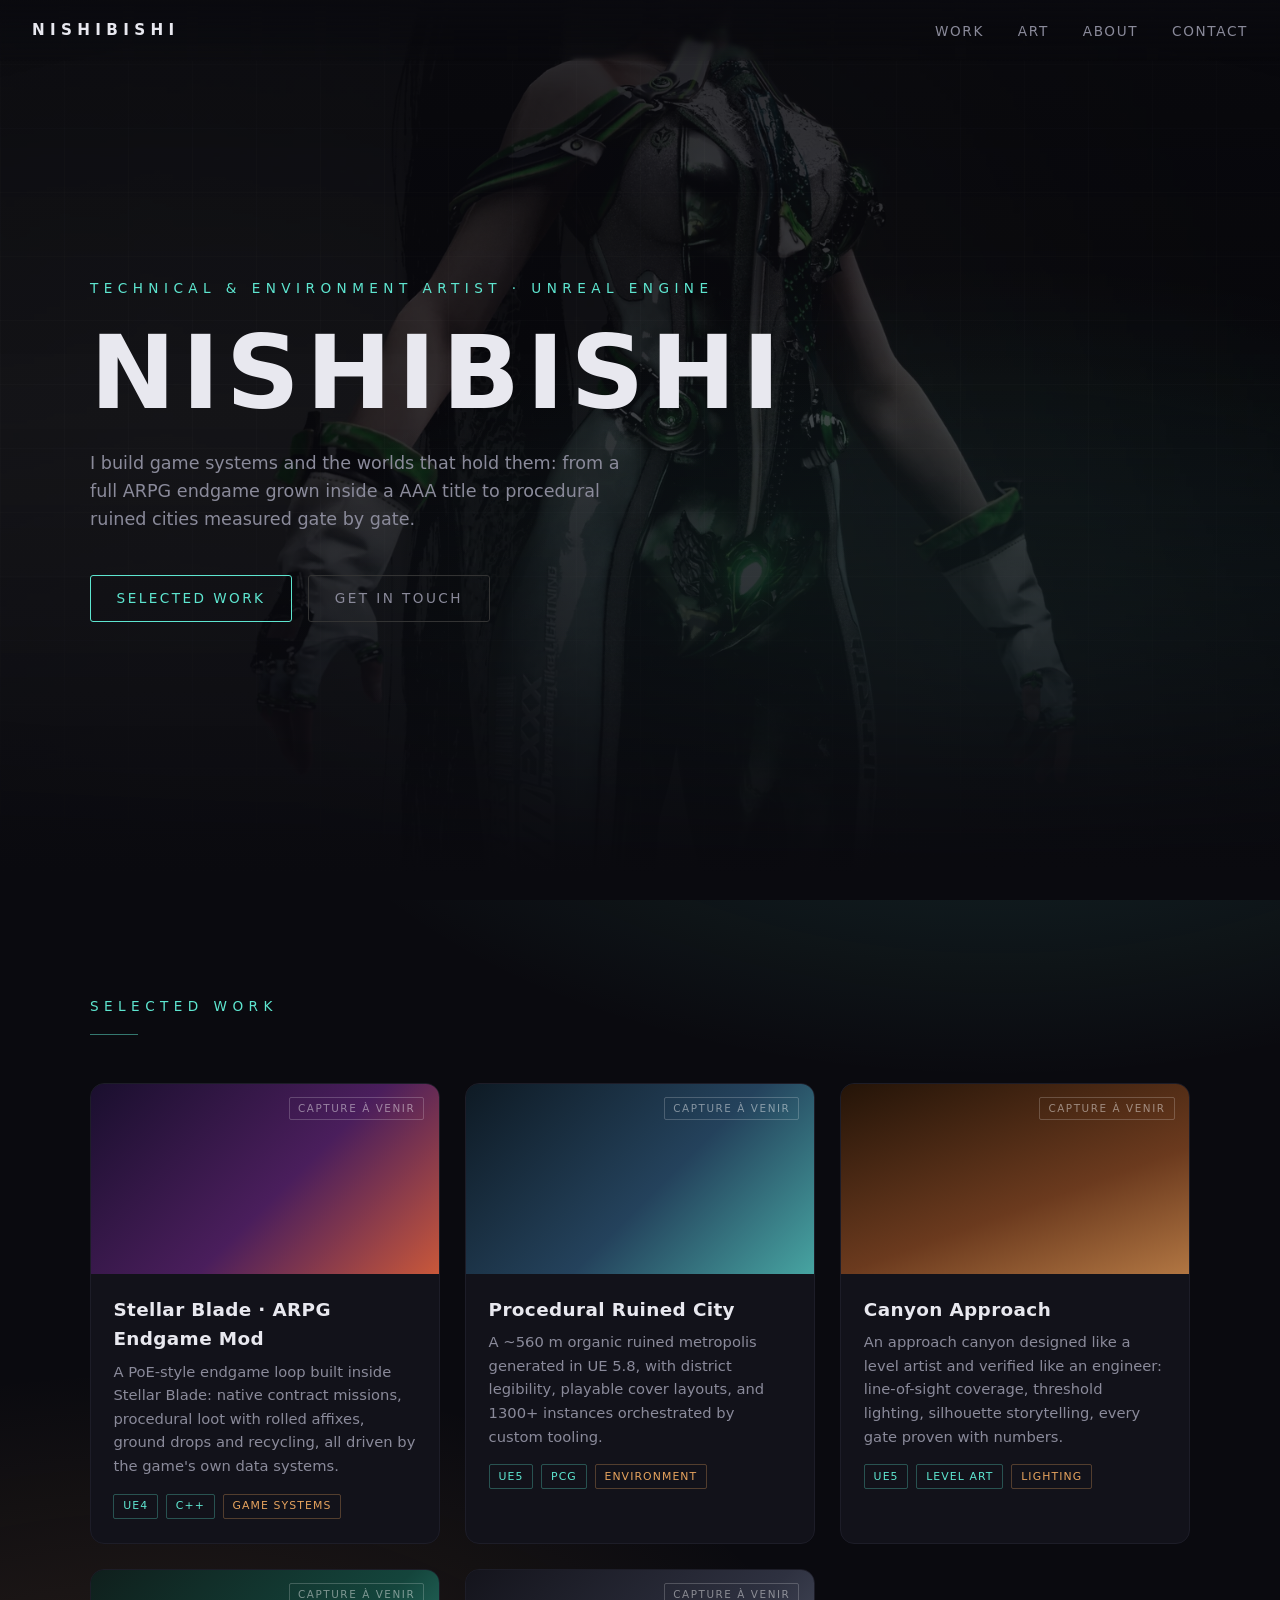
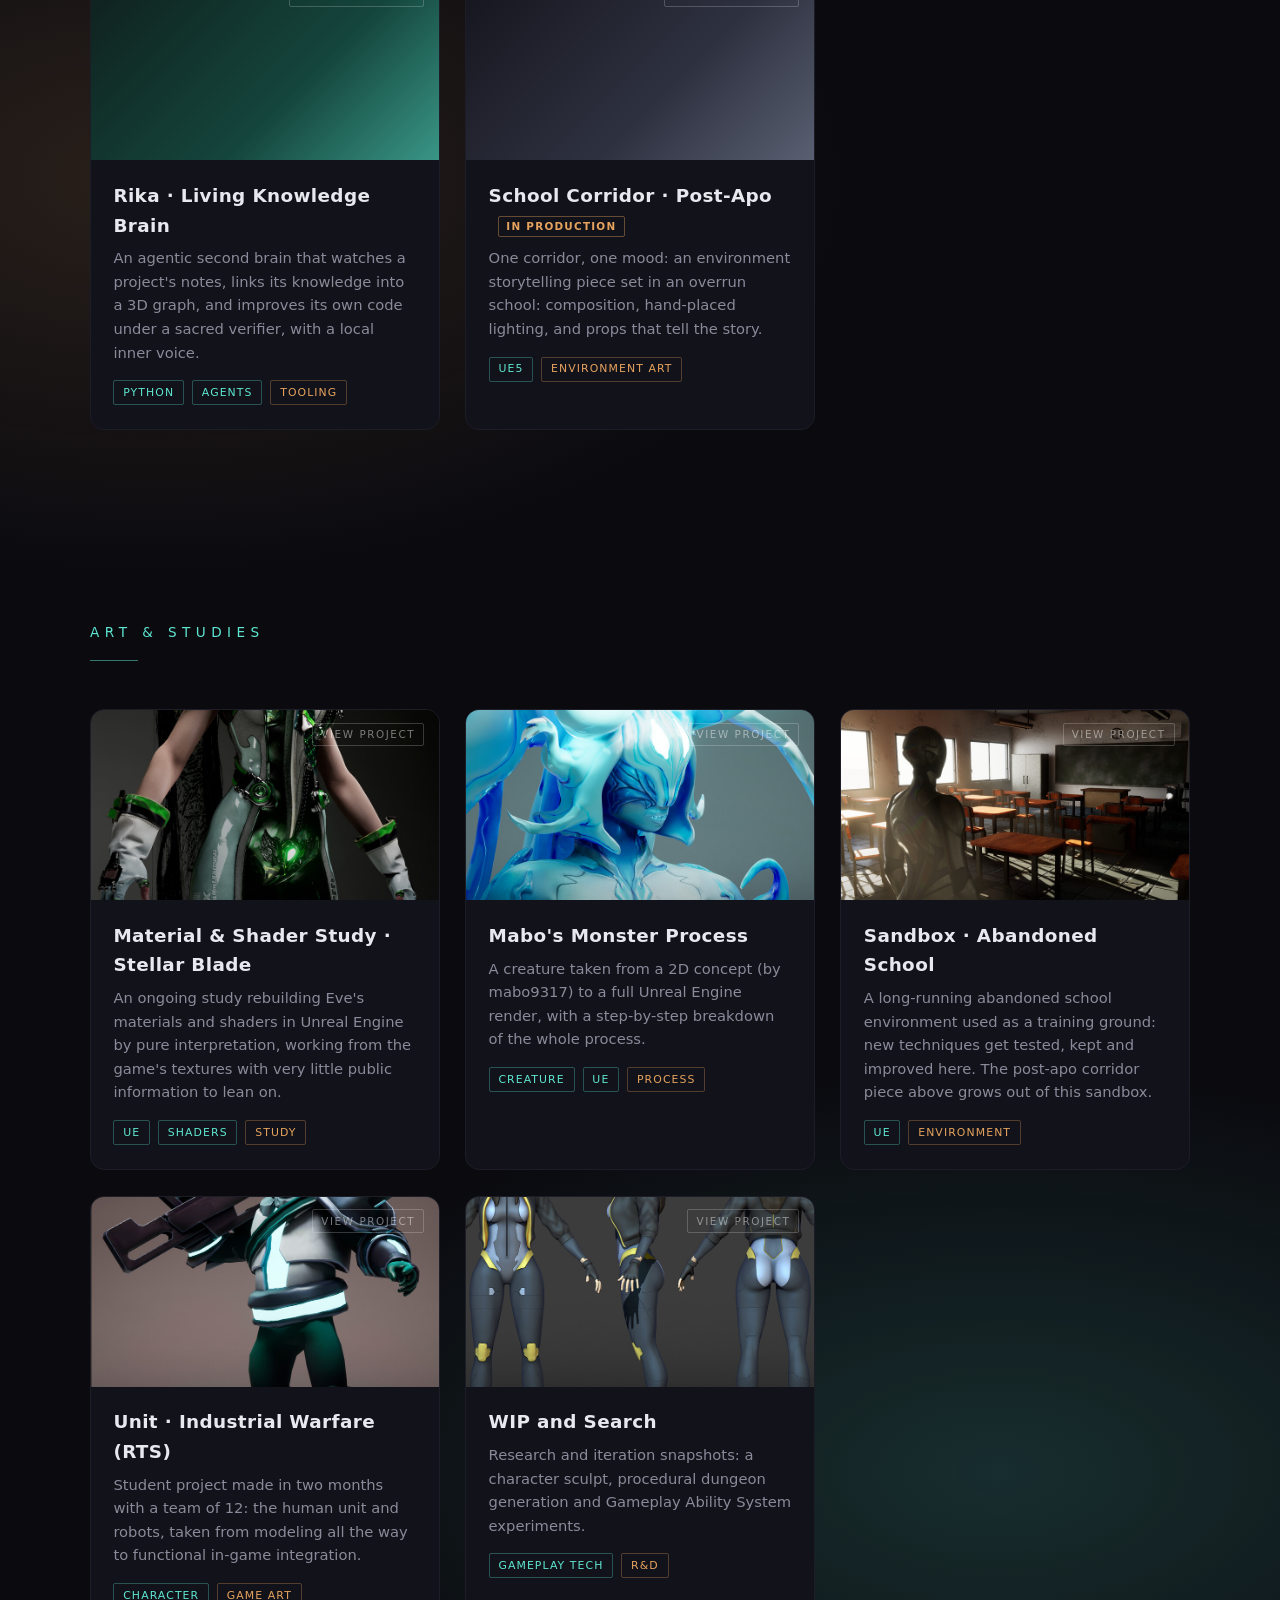
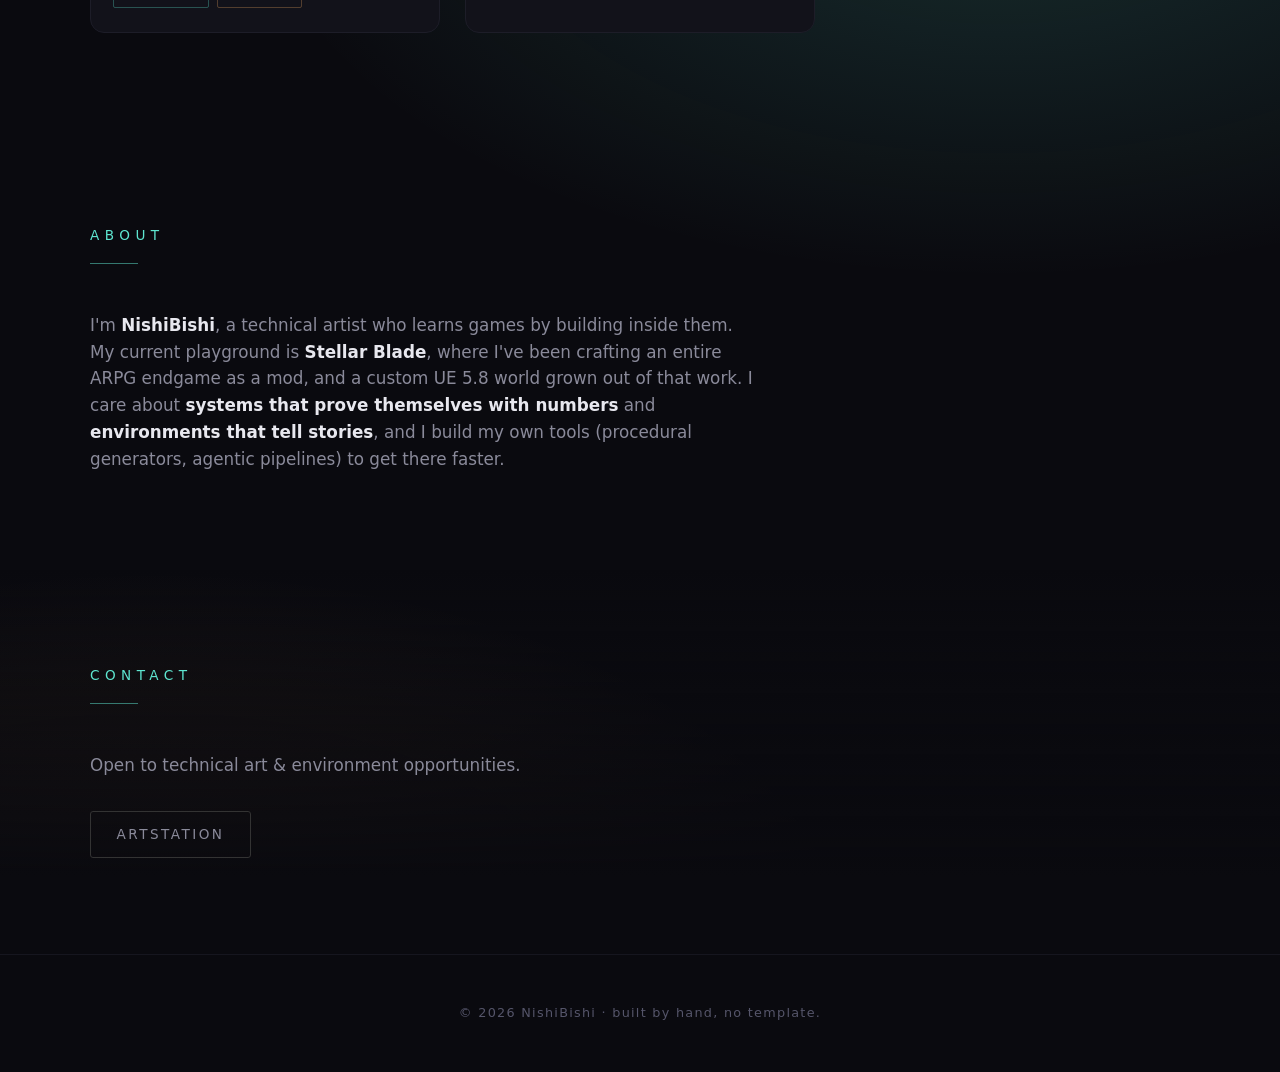
==== index.html @ c5c4dbf2 "site: portfolio statique (accueil + 5 pages projet), noindex temporaire" ====
<!DOCTYPE html>
<html lang="en">
<head>
<meta charset="UTF-8">
<meta name="viewport" content="width=device-width, initial-scale=1.0">
<!-- Hors moteurs de recherche tant que l'identité publique n'est pas tranchée.
     Retirer cette ligne (ici + dans work/*.html) le jour où on veut être indexé. -->
<meta name="robots" content="noindex, nofollow">
<title>NishiBishi · Technical & Environment Artist</title>
<meta name="description" content="NishiBishi, technical artist building game systems and worlds in Unreal Engine. Procedural cities, ARPG endgame systems, environment storytelling.">
<style>
  /* ============ TUNING KNOBS ============ */
  :root {
    --bg:        #0a0a0f;
    --bg-panel:  #12121a;
    --ink:       #e8e8ef;
    --ink-dim:   #8a8a9a;
    --accent:    #5ee6d0;   /* ice-cyan — main neon */
    --accent-2:  #e6a35e;   /* warm amber — secondary */
    --card-r:    14px;
    --maxw:      1100px;
    --h1-track:  .06em;     /* espacement lettres du titre hero */
    --grid-op:   .025;      /* opacité de la grille du hero */
  }

  * { margin: 0; padding: 0; box-sizing: border-box; }
  html { scroll-behavior: smooth; }
  body {
    /* dégradé amber/cyan RÉPÉTÉ tout le long de la page : le motif (cyan à droite,
       ambre à gauche) revient toutes les 2400px et défile avec le contenu */
    background-color: var(--bg);
    /* ⚠ halos positionnés pour tenir ENTIÈREMENT dans la tuile de 2400px :
       un radial-gradient répété est COUPÉ net au bord de sa tuile (pas de wrap) */
    background-image:
      radial-gradient(ellipse 90% 26% at 78% 28%, color-mix(in srgb, var(--accent) 16%, transparent), transparent 65%),
      radial-gradient(ellipse 85% 26% at 12% 74%, color-mix(in srgb, var(--accent-2) 14%, transparent), transparent 65%);
    background-size: 100% 2400px;
    background-repeat: repeat-y;
    color: var(--ink);
    font-family: "Segoe UI", system-ui, -apple-system, sans-serif;
    line-height: 1.6;
    overflow-x: hidden;
  }
  a { color: var(--accent); text-decoration: none; }
  a:hover { text-decoration: underline; }

  /* ============ DAMIER GLOBAL (fond fixe, grille sobre) ============ */
  /* La couleur amber/cyan vit dans le HERO (voir `header`), pas ici → démarcation
     nette entre le hero coloré et les projets sobres en dessous. */
  body::before {
    content: ""; position: fixed; inset: 0; z-index: -1; pointer-events: none;
    /* PAS de background-color ici : opaque, il masquerait le dégradé du body */
    background-image:
      linear-gradient(rgb(255 255 255 / var(--grid-op)) 1px, transparent 1px),
      linear-gradient(90deg, rgb(255 255 255 / var(--grid-op)) 1px, transparent 1px);
    background-size: 64px 64px, 64px 64px;
  }

  /* ============ NAV ============ */
  nav {
    position: fixed; top: 0; left: 0; right: 0; z-index: 10;
    display: flex; justify-content: space-between; align-items: center;
    padding: 1.1rem 2rem;
    background: linear-gradient(to bottom, rgba(10,10,15,.92), rgba(10,10,15,0));
    backdrop-filter: blur(2px);
  }
  nav .logo {
    font-weight: 700; letter-spacing: .35em; font-size: .95rem;
    color: var(--ink); text-transform: uppercase;
  }
  nav .links a {
    color: var(--ink-dim); margin-left: 1.8rem; font-size: .85rem;
    letter-spacing: .12em; text-transform: uppercase;
  }
  nav .links a:hover { color: var(--accent); text-decoration: none; }

  /* ============ HERO ============ */
  header {
    min-height: 100vh;
    display: flex; flex-direction: column; justify-content: center;
    padding: 0 2rem;
    position: relative;
    background: transparent; /* la couleur vient du motif répété de la page (body) */
    overflow: hidden;
  }
  /* diaporama des projets en fond du hero : blend sombre + fondu au noir entre images */
  .hero-slides { position: absolute; inset: 0; z-index: 0; pointer-events: none; }
  .hero-slides img {
    position: absolute; inset: 0; width: 100%; height: 100%;
    object-fit: cover; opacity: 0; filter: saturate(.85);
    transition: opacity 1.3s ease;
  }
  .hero-slides img.on { opacity: .26; }
  .hero-slides::after {
    content: ""; position: absolute; inset: 0;
    background:
      linear-gradient(to bottom, rgba(10,10,15,.5), rgba(10,10,15,.15) 45%, var(--bg) 97%),
      radial-gradient(ellipse 120% 90% at 50% 45%, transparent 55%, rgba(10,10,15,.75));
  }
  .hero-inner { max-width: var(--maxw); margin: 0 auto; width: 100%; position: relative; z-index: 1; }
  .hero-kicker {
    color: var(--accent); font-size: .85rem; letter-spacing: .4em;
    text-transform: uppercase; margin-bottom: 1.2rem;
    animation: rise .8s ease both;
  }
  h1 {
    font-size: clamp(2.2rem, 8vw, 6.5rem);
    font-weight: 800; letter-spacing: var(--h1-track); line-height: 1.05;
    text-transform: uppercase; white-space: nowrap;
    animation: rise .8s .1s ease both;
  }
  .hero-sub {
    margin-top: 1.4rem; max-width: 34rem;
    color: var(--ink-dim); font-size: 1.1rem;
    animation: rise .8s .25s ease both;
  }
  .hero-cta {
    margin-top: 2.6rem; display: flex; gap: 1rem; flex-wrap: wrap;
    animation: rise .8s .4s ease both;
  }
  .btn {
    display: inline-block; padding: .75rem 1.6rem;
    border: 1px solid var(--accent); border-radius: 3px;
    color: var(--accent); font-size: .85rem; letter-spacing: .18em;
    text-transform: uppercase; transition: all .25s;
  }
  .btn:hover { background: var(--accent); color: var(--bg); text-decoration: none; }
  .btn.ghost { border-color: #333; color: var(--ink-dim); }
  .btn.ghost:hover { border-color: var(--ink-dim); background: transparent; color: var(--ink); }
  @keyframes rise { from { opacity: 0; transform: translateY(24px); } to { opacity: 1; transform: none; } }

  /* ============ SECTIONS ============ */
  section { padding: 6rem 2rem; }
  .inner { max-width: var(--maxw); margin: 0 auto; }
  .section-title {
    font-size: .85rem; letter-spacing: .4em; text-transform: uppercase;
    color: var(--accent); margin-bottom: 3rem;
  }
  .section-title::after {
    content: ""; display: block; width: 48px; height: 1px;
    background: var(--accent); margin-top: 1rem; opacity: .5;
  }

  /* ============ WORK GRID ============ */
  .grid {
    display: grid; gap: 1.6rem;
    grid-template-columns: repeat(auto-fit, minmax(300px, 1fr));
  }
  .card {
    background: var(--bg-panel);
    border: 1px solid #1d1d28;
    border-radius: var(--card-r);
    overflow: hidden;
    transition: transform .3s, border-color .3s, box-shadow .3s;
    opacity: 0; transform: translateY(30px);
  }
  .card.visible { opacity: 1; transform: none; transition: opacity .6s ease, transform .6s ease, border-color .3s, box-shadow .3s; }
  .card:hover {
    transform: translateY(-4px);
    border-color: var(--accent);
    box-shadow: 0 0 0 1px var(--accent),
                0 0 26px 2px color-mix(in srgb, var(--accent) 45%, transparent),
                0 18px 45px rgba(0,0,0,.4);
  }
  .card .thumb {
    height: 190px; position: relative;
    display: flex; align-items: flex-end; padding: 1rem;
    overflow: hidden;
  }
  .card .thumb img {
    position: absolute; inset: 0; width: 100%; height: 100%;
    object-fit: cover; transition: transform .4s ease;
  }
  .card:hover .thumb img { transform: scale(1.04); }
  a.card { display: block; color: inherit; }
  a.card:hover { text-decoration: none; }
  .card .thumb .ph {
    position: absolute; top: .8rem; right: .9rem;
    font-size: .65rem; letter-spacing: .15em; text-transform: uppercase;
    color: rgba(255,255,255,.45); border: 1px solid rgba(255,255,255,.2);
    padding: .15rem .5rem; border-radius: 2px;
  }
  /* placeholder gradients — swap for real captures */
  .t-arpg    { background: linear-gradient(135deg, #1a0f2e 0%, #4a1e5c 55%, #c9583a 100%); }
  .t-city    { background: linear-gradient(135deg, #0e1a24 0%, #24425c 55%, #5ee6d0 130%); }
  .t-canyon  { background: linear-gradient(160deg, #241408 0%, #6b3a1e 60%, #e6a35e 130%); }
  .t-rika    { background: linear-gradient(135deg, #0f1f1c 0%, #14453c 60%, #5ee6d0 140%); }
  .t-corridor{ background: linear-gradient(135deg, #14141c 0%, #2e3140 60%, #7a8296 130%); }
  .card .body { padding: 1.3rem 1.4rem 1.5rem; }
  .card h3 { font-size: 1.15rem; letter-spacing: .02em; margin-bottom: .4rem; }
  .card p  { color: var(--ink-dim); font-size: .92rem; }
  .tags { margin-top: 1rem; display: flex; gap: .5rem; flex-wrap: wrap; }
  .tag {
    font-size: .68rem; letter-spacing: .1em; text-transform: uppercase;
    color: var(--accent); border: 1px solid color-mix(in srgb, var(--accent) 30%, transparent);
    padding: .18rem .55rem; border-radius: 2px;
  }
  .tag.warm { color: var(--accent-2); border-color: color-mix(in srgb, var(--accent-2) 30%, transparent); }
  .wip {
    display: inline-block; margin-left: .6rem; font-size: .65rem;
    letter-spacing: .12em; text-transform: uppercase; color: var(--accent-2);
    border: 1px solid color-mix(in srgb, var(--accent-2) 40%, transparent); padding: .1rem .45rem; border-radius: 2px;
    vertical-align: middle;
  }

  /* ============ ABOUT / CONTACT ============ */
  .about-text { max-width: 42rem; color: var(--ink-dim); font-size: 1.05rem; }
  .about-text strong { color: var(--ink); font-weight: 600; }
  .contact-links { display: flex; gap: 1rem; flex-wrap: wrap; margin-top: 2rem; }

  /* fondu du damier vers le bas : disparaît sur Contact + footer */
  #contact { background: linear-gradient(to bottom, transparent 0%, var(--bg) 80%); }
  footer {
    padding: 3rem 2rem; text-align: center;
    color: #55556a; font-size: .8rem; letter-spacing: .1em;
    border-top: 1px solid #16161f;
    background: var(--bg);
  }

  /* ============ DEV PANEL ============ */
  #devToggle {
    position: fixed; bottom: 1.2rem; right: 1.2rem; z-index: 90;
    width: 40px; height: 40px; border-radius: 50%;
    display: flex; align-items: center; justify-content: center;
    background: var(--bg-panel); border: 1px solid color-mix(in srgb, var(--accent) 55%, transparent);
    color: var(--accent); font-size: 1.1rem; cursor: pointer;
    opacity: .85; transition: opacity .25s, border-color .25s;
    user-select: none;
  }
  #devToggle:hover { opacity: 1; border-color: var(--accent); color: var(--accent); }

  #devPanel {
    position: fixed; top: 0; right: 0; bottom: 0; z-index: 100;
    width: 290px; max-width: 90vw;
    background: rgba(14,14,20,.97);
    border-left: 1px solid #22222f;
    font-family: Consolas, "Cascadia Mono", monospace;
    font-size: .78rem;
    display: flex; flex-direction: column;
    transform: translateX(100%);
    transition: transform .3s ease;
  }
  #devPanel.open { transform: none; box-shadow: -20px 0 60px rgba(0,0,0,.5); }
  .dp-head {
    display: flex; justify-content: space-between; align-items: center;
    padding: .9rem 1rem; border-bottom: 1px solid #22222f;
    color: var(--accent); letter-spacing: .25em; font-size: .72rem;
  }
  .dp-head button {
    background: none; border: none; color: var(--ink-dim);
    font-size: 1.2rem; cursor: pointer; line-height: 1;
  }
  .dp-head button:hover { color: var(--ink); }
  #dpBody { flex: 1; overflow-y: auto; padding: .6rem 1rem 1rem; }
  .dp-group {
    margin-top: 1rem; color: var(--accent-2);
    letter-spacing: .2em; font-size: .65rem; text-transform: uppercase;
    border-bottom: 1px solid #1c1c28; padding-bottom: .3rem;
  }
  .dp-row {
    display: flex; align-items: center; gap: .6rem;
    margin-top: .55rem; color: var(--ink-dim);
  }
  .dp-row label { flex: 1; }
  .dp-row .dp-val { min-width: 3.4em; text-align: right; color: var(--ink); font-size: .72rem; }
  .dp-row input[type="color"] {
    width: 34px; height: 22px; padding: 0; border: 1px solid #2a2a3a;
    border-radius: 3px; background: none; cursor: pointer;
  }
  .dp-row input[type="range"] { width: 110px; accent-color: var(--accent); cursor: pointer; }
  .dp-foot { padding: .8rem 1rem; border-top: 1px solid #22222f; }
  .dp-foot .dp-btns { display: flex; gap: .5rem; }
  .dp-foot button {
    flex: 1; padding: .45rem 0; cursor: pointer;
    background: none; border: 1px solid #2a2a3a; border-radius: 3px;
    color: var(--ink-dim); font-family: inherit; font-size: .72rem;
    letter-spacing: .1em; text-transform: uppercase;
    transition: all .2s;
  }
  .dp-foot button:hover { border-color: var(--accent); color: var(--accent); }
  .dp-hint { margin-top: .6rem; color: #55556a; font-size: .65rem; text-align: center; }

  @media (max-width: 640px) {
    nav .links a { margin-left: 1rem; }
    section { padding: 4rem 1.2rem; }
  }
</style>
</head>
<body>

<nav>
  <div class="logo">NishiBishi</div>
  <div class="links">
    <a href="#work">Work</a>
    <a href="#art">Art</a>
    <a href="#about">About</a>
    <a href="#contact">Contact</a>
  </div>
</nav>

<header>
  <div class="hero-slides" id="heroSlides" aria-hidden="true"></div>
  <div class="hero-inner">
    <div class="hero-kicker">Technical &amp; Environment Artist · Unreal Engine</div>
    <h1>NishiBishi</h1>
    <p class="hero-sub">
      I build game systems and the worlds that hold them: from a full ARPG endgame
      grown inside a AAA title to procedural ruined cities measured gate by gate.
    </p>
    <div class="hero-cta">
      <a class="btn" href="#work">Selected Work</a>
      <a class="btn ghost" href="#contact">Get in touch</a>
    </div>
  </div>
</header>

<section id="work">
  <div class="inner">
    <div class="section-title">Selected Work</div>
    <div class="grid">

      <div class="card">
        <div class="thumb t-arpg"><span class="ph">capture à venir</span></div>
        <div class="body">
          <h3>Stellar Blade · ARPG Endgame Mod</h3>
          <p>A PoE-style endgame loop built inside Stellar Blade: native contract missions,
             procedural loot with rolled affixes, ground drops and recycling, all driven
             by the game's own data systems.</p>
          <div class="tags"><span class="tag">UE4</span><span class="tag">C++</span><span class="tag warm">Game Systems</span></div>
        </div>
      </div>

      <div class="card">
        <div class="thumb t-city"><span class="ph">capture à venir</span></div>
        <div class="body">
          <h3>Procedural Ruined City</h3>
          <p>A ~560&nbsp;m organic ruined metropolis generated in UE&nbsp;5.8, with district
             legibility, playable cover layouts, and 1300+ instances orchestrated by
             custom tooling.</p>
          <div class="tags"><span class="tag">UE5</span><span class="tag">PCG</span><span class="tag warm">Environment</span></div>
        </div>
      </div>

      <div class="card">
        <div class="thumb t-canyon"><span class="ph">capture à venir</span></div>
        <div class="body">
          <h3>Canyon Approach</h3>
          <p>An approach canyon designed like a level artist and verified like an engineer:
             line-of-sight coverage, threshold lighting, silhouette storytelling, every
             gate proven with numbers.</p>
          <div class="tags"><span class="tag">UE5</span><span class="tag">Level Art</span><span class="tag warm">Lighting</span></div>
        </div>
      </div>

      <div class="card">
        <div class="thumb t-rika"><span class="ph">capture à venir</span></div>
        <div class="body">
          <h3>Rika · Living Knowledge Brain</h3>
          <p>An agentic second brain that watches a project's notes, links its knowledge
             into a 3D graph, and improves its own code under a sacred verifier, with a
             local inner voice.</p>
          <div class="tags"><span class="tag">Python</span><span class="tag">Agents</span><span class="tag warm">Tooling</span></div>
        </div>
      </div>

      <div class="card">
        <div class="thumb t-corridor"><span class="ph">capture à venir</span></div>
        <div class="body">
          <h3>School Corridor · Post-Apo <span class="wip">In production</span></h3>
          <p>One corridor, one mood: an environment storytelling piece set in an overrun
             school: composition, hand-placed lighting, and props that tell the story.</p>
          <div class="tags"><span class="tag">UE5</span><span class="tag warm">Environment Art</span></div>
        </div>
      </div>

    </div>
  </div>
</section>

<section id="art">
  <div class="inner">
    <div class="section-title">Art &amp; Studies</div>
    <div class="grid">

      <a class="card" href="work/material-shader-study.html">
        <div class="thumb"><img src="assets/as-shader.jpg" alt="Material and shader study on Eve from Stellar Blade"><span class="ph">View project</span></div>
        <div class="body">
          <h3>Material &amp; Shader Study · Stellar Blade</h3>
          <p>An ongoing study rebuilding Eve's materials and shaders in Unreal Engine by
             pure interpretation, working from the game's textures with very little
             public information to lean on.</p>
          <div class="tags"><span class="tag">UE</span><span class="tag">Shaders</span><span class="tag warm">Study</span></div>
        </div>
      </a>

      <a class="card" href="work/mabos-monster-process.html">
        <div class="thumb"><img src="assets/as-monster.jpg" alt="Mabo's monster rendered in Unreal Engine"><span class="ph">View project</span></div>
        <div class="body">
          <h3>Mabo's Monster Process</h3>
          <p>A creature taken from a 2D concept (by mabo9317) to a full Unreal Engine
             render, with a step-by-step breakdown of the whole process.</p>
          <div class="tags"><span class="tag">Creature</span><span class="tag">UE</span><span class="tag warm">Process</span></div>
        </div>
      </a>

      <a class="card" href="work/sandbox-abandoned-school.html">
        <div class="thumb"><img src="assets/as-school.jpg" alt="Abandoned school sandbox environment"><span class="ph">View project</span></div>
        <div class="body">
          <h3>Sandbox · Abandoned School</h3>
          <p>A long-running abandoned school environment used as a training ground:
             new techniques get tested, kept and improved here. The post-apo corridor
             piece above grows out of this sandbox.</p>
          <div class="tags"><span class="tag">UE</span><span class="tag warm">Environment</span></div>
        </div>
      </a>

      <a class="card" href="work/unit-industrial-warfare.html">
        <div class="thumb"><img src="assets/as-rts.jpg" alt="Human unit from the RTS game Industrial Warfare"><span class="ph">View project</span></div>
        <div class="body">
          <h3>Unit · Industrial Warfare (RTS)</h3>
          <p>Student project made in two months with a team of 12: the human unit and
             robots, taken from modeling all the way to functional in-game integration.</p>
          <div class="tags"><span class="tag">Character</span><span class="tag warm">Game Art</span></div>
        </div>
      </a>

      <a class="card" href="work/wip-and-search.html">
        <div class="thumb"><img src="assets/as-search.jpg" alt="Look development and research work in progress"><span class="ph">View project</span></div>
        <div class="body">
          <h3>WIP and Search</h3>
          <p>Research and iteration snapshots: a character sculpt, procedural dungeon
             generation and Gameplay Ability System experiments.</p>
          <div class="tags"><span class="tag">Gameplay Tech</span><span class="tag warm">R&amp;D</span></div>
        </div>
      </a>

    </div>
  </div>
</section>

<section id="about">
  <div class="inner">
    <div class="section-title">About</div>
    <p class="about-text">
      I'm <strong>NishiBishi</strong>, a technical artist who learns games by building
      inside them. My current playground is <strong>Stellar Blade</strong>, where I've been
      crafting an entire ARPG endgame as a mod, and a custom UE&nbsp;5.8 world grown out of
      that work. I care about <strong>systems that prove themselves with numbers</strong>
      and <strong>environments that tell stories</strong>, and I build my own tools
      (procedural generators, agentic pipelines) to get there faster.
    </p>
  </div>
</section>

<section id="contact">
  <div class="inner">
    <div class="section-title">Contact</div>
    <p class="about-text">Open to technical art &amp; environment opportunities.</p>
    <div class="contact-links">
      <!-- GitHub + Email retirés : boutons morts (href="#"). À rebrancher quand l'alias
           email pseudo et l'exposition du compte GitHub seront tranchés. -->
      <a class="btn ghost" href="https://www.artstation.com/steven_minvielle" target="_blank" rel="noopener">ArtStation</a>
    </div>
  </div>
</section>

<footer>
  © 2026 NishiBishi · built by hand, no template.
</footer>

<div id="devToggle" title="Dev panel (² ou `)">⚙</div>
<aside id="devPanel">
  <div class="dp-head">DEV PANEL <button id="dpClose" title="Fermer">×</button></div>
  <div id="dpBody"></div>
  <div class="dp-foot">
    <div class="dp-btns">
      <button id="dpCopy">Copier CSS</button>
      <button id="dpReset">Reset</button>
    </div>
    <div class="dp-hint">² ou ` : afficher / masquer · réglages auto-sauvés</div>
  </div>
</aside>

<script>
  // reveal-on-scroll for work cards
  const io = new IntersectionObserver((entries) => {
    entries.forEach(e => { if (e.isIntersecting) { e.target.classList.add('visible'); io.unobserve(e.target); } });
  }, { threshold: 0.15 });
  document.querySelectorAll('.card').forEach(c => io.observe(c));

  // diaporama du hero : fondu au noir entre chaque visuel de projet, en boucle
  (function () {
    const HERO_SLIDES = [
      'assets/material-shader-study/01.webp',
      'assets/mabos-monster-process/01.jpg',
      'assets/sandbox-abandoned-school/03.jpg',
      'assets/unit-industrial-warfare/cover.jpg',
      'assets/wip-and-search/cover.jpg',
    ];
    const box = document.getElementById('heroSlides');
    if (!box) return;
    const imgs = HERO_SLIDES.map(src => {
      const img = document.createElement('img');
      img.src = src; img.alt = '';
      box.appendChild(img);
      return img;
    });
    let i = 0;
    imgs[0].classList.add('on');
    // mouvement réduit demandé par l'OS → image fixe, pas de cycle
    if (window.matchMedia('(prefers-reduced-motion: reduce)').matches) return;
    const HOLD = 5200;   // durée d'affichage d'une image
    const FADE = 1350;   // durée du fondu au noir (≥ transition CSS)
    setInterval(() => {
      imgs[i].classList.remove('on');            // fondu vers le noir...
      i = (i + 1) % imgs.length;
      setTimeout(() => imgs[i].classList.add('on'), FADE);  // ...puis la suivante émerge
    }, HOLD + FADE);
  })();

  /* ============ DEV PANEL ============ */
  // Chaque entrée pilote une variable CSS de :root. Pour exposer un nouveau
  // réglage : ajouter la variable dans :root + une ligne ici. C'est tout.
  const DEV_VARS = [
    { group: 'Couleurs', cssVar: '--accent',   label: 'Accent néon',   type: 'color' },
    { group: 'Couleurs', cssVar: '--accent-2', label: 'Accent chaud',  type: 'color' },
    { group: 'Couleurs', cssVar: '--bg',       label: 'Fond',          type: 'color' },
    { group: 'Couleurs', cssVar: '--bg-panel', label: 'Fond cartes',   type: 'color' },
    { group: 'Couleurs', cssVar: '--ink',      label: 'Texte',         type: 'color' },
    { group: 'Couleurs', cssVar: '--ink-dim',  label: 'Texte second.', type: 'color' },
    { group: 'Layout',   cssVar: '--card-r',   label: 'Rayon cartes',  type: 'range', min: 0,   max: 30,   step: 1,    unit: 'px' },
    { group: 'Layout',   cssVar: '--maxw',     label: 'Largeur max',   type: 'range', min: 900, max: 1400, step: 10,   unit: 'px' },
    { group: 'Typo',     cssVar: '--h1-track', label: 'Espacement H1', type: 'range', min: 0,   max: 0.3,  step: 0.01, unit: 'em' },
    { group: 'Effets',   cssVar: '--grid-op',  label: 'Grille hero',   type: 'range', min: 0,   max: 0.1,  step: 0.005, unit: '' },
  ];

  const rootEl  = document.documentElement;
  const LS_KEY  = 'nishi-dev-vars';
  const panel   = document.getElementById('devPanel');
  const body    = document.getElementById('dpBody');

  // Valeurs par défaut = ce qui est écrit dans le CSS (lu avant tout override)
  DEV_VARS.forEach(v => { v.def = getComputedStyle(rootEl).getPropertyValue(v.cssVar).trim(); });

  let saved = {};
  try { saved = JSON.parse(localStorage.getItem(LS_KEY) || '{}'); } catch (e) {}

  const current = v => saved[v.cssVar] !== undefined ? saved[v.cssVar] : v.def;
  const apply   = (v, val) => rootEl.style.setProperty(v.cssVar, val);
  const persist = () => { try { localStorage.setItem(LS_KEY, JSON.stringify(saved)); } catch (e) {} };

  // Applique les réglages sauvés au chargement
  DEV_VARS.forEach(v => { if (saved[v.cssVar] !== undefined) apply(v, saved[v.cssVar]); });

  // Construit les contrôles, groupés
  let lastGroup = null;
  DEV_VARS.forEach(v => {
    if (v.group !== lastGroup) {
      const g = document.createElement('div');
      g.className = 'dp-group'; g.textContent = v.group;
      body.appendChild(g); lastGroup = v.group;
    }
    const row = document.createElement('div');
    row.className = 'dp-row';
    const lbl = document.createElement('label');
    lbl.textContent = v.label;
    const input = document.createElement('input');
    const val = document.createElement('span');
    val.className = 'dp-val';

    if (v.type === 'color') {
      input.type = 'color';
      input.value = current(v);
      val.textContent = input.value;
      input.addEventListener('input', () => {
        apply(v, input.value); val.textContent = input.value;
        saved[v.cssVar] = input.value; persist();
      });
    } else {
      input.type = 'range';
      input.min = v.min; input.max = v.max; input.step = v.step;
      input.value = parseFloat(current(v));
      val.textContent = input.value + v.unit;
      input.addEventListener('input', () => {
        const out = input.value + v.unit;
        apply(v, out); val.textContent = out;
        saved[v.cssVar] = out; persist();
      });
    }
    v.input = input; v.readout = val;
    row.append(lbl, input, val);
    body.appendChild(row);
  });

  // Le panneau de réglages est un outil d'auteur : en ligne, le bouton ⚙ est masqué
  // et rien ne s'ouvre tout seul. La touche ² / ` continue de marcher partout.
  const IS_LOCAL = ['localhost', '127.0.0.1', ''].includes(location.hostname);
  if (!IS_LOCAL) document.getElementById('devToggle').style.display = 'none';

  // Ouvre le panneau automatiquement à la toute première visite (en local seulement)
  try {
    if (IS_LOCAL && !localStorage.getItem('nishi-dev-seen')) {
      panel.classList.add('open');
      localStorage.setItem('nishi-dev-seen', '1');
    }
  } catch (e) {}

  // Afficher / masquer : bouton ⚙, croix, touches ² ou `
  const toggle = () => panel.classList.toggle('open');
  document.getElementById('devToggle').addEventListener('click', toggle);
  document.getElementById('dpClose').addEventListener('click', toggle);
  document.addEventListener('keydown', e => {
    if (e.target.tagName === 'INPUT') return;
    if (e.key === '²' || e.key === '`') toggle();
  });

  // Copier CSS : le bloc :root prêt à coller dans le fichier
  document.getElementById('dpCopy').addEventListener('click', async () => {
    const lines = DEV_VARS.map(v => `    ${v.cssVar}: ${current(v)};`);
    const css = `  :root {\n${lines.join('\n')}\n  }`;
    const btn = document.getElementById('dpCopy');
    try {
      await navigator.clipboard.writeText(css);
      btn.textContent = 'Copié ✓';
    } catch (e) {
      const ta = document.createElement('textarea');
      ta.value = css; document.body.appendChild(ta);
      ta.select(); document.execCommand('copy'); ta.remove();
      btn.textContent = 'Copié ✓';
    }
    setTimeout(() => { btn.textContent = 'Copier CSS'; }, 1500);
  });

  // Reset : retour aux valeurs du fichier
  document.getElementById('dpReset').addEventListener('click', () => {
    saved = {};
    try { localStorage.removeItem(LS_KEY); } catch (e) {}
    DEV_VARS.forEach(v => {
      rootEl.style.removeProperty(v.cssVar);
      const def = v.def;
      if (v.type === 'color') { v.input.value = def; v.readout.textContent = def; }
      else { v.input.value = parseFloat(def); v.readout.textContent = parseFloat(def) + v.unit; }
    });
  });
</script>

</body>
</html>
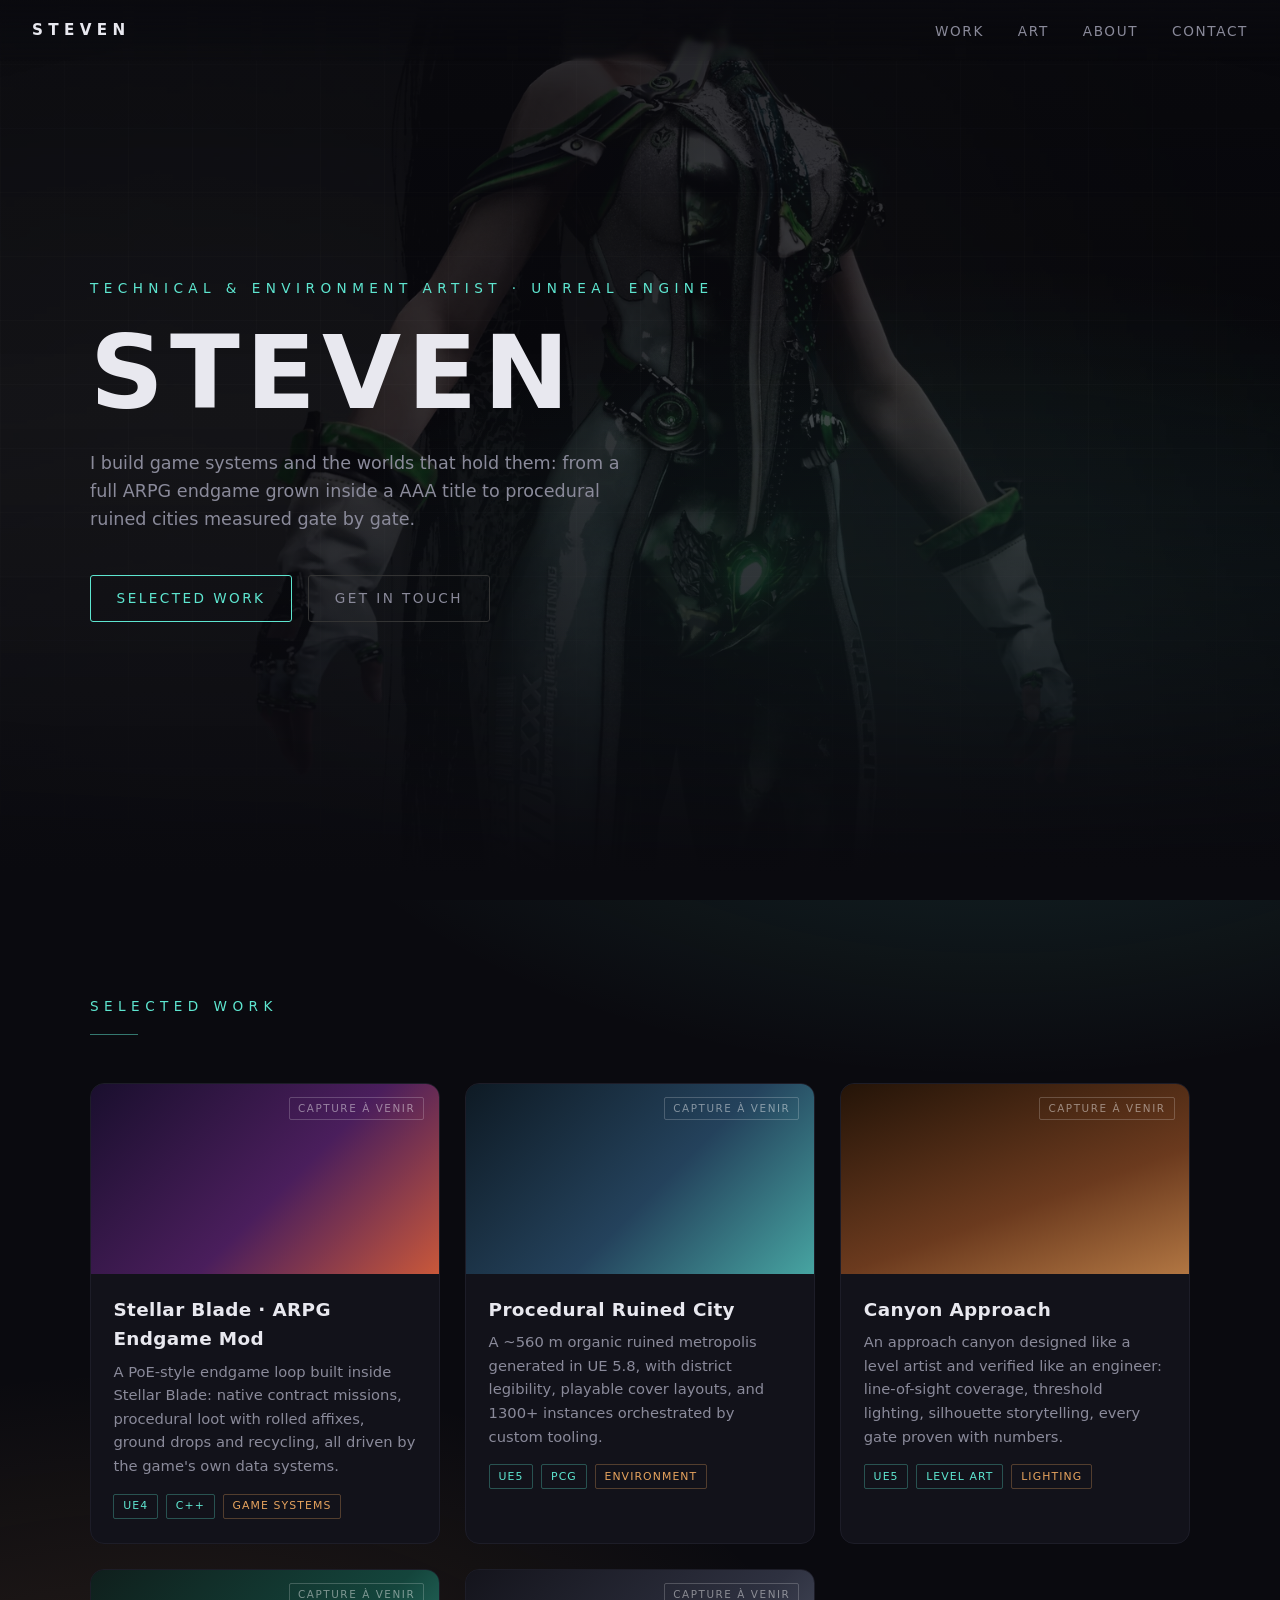
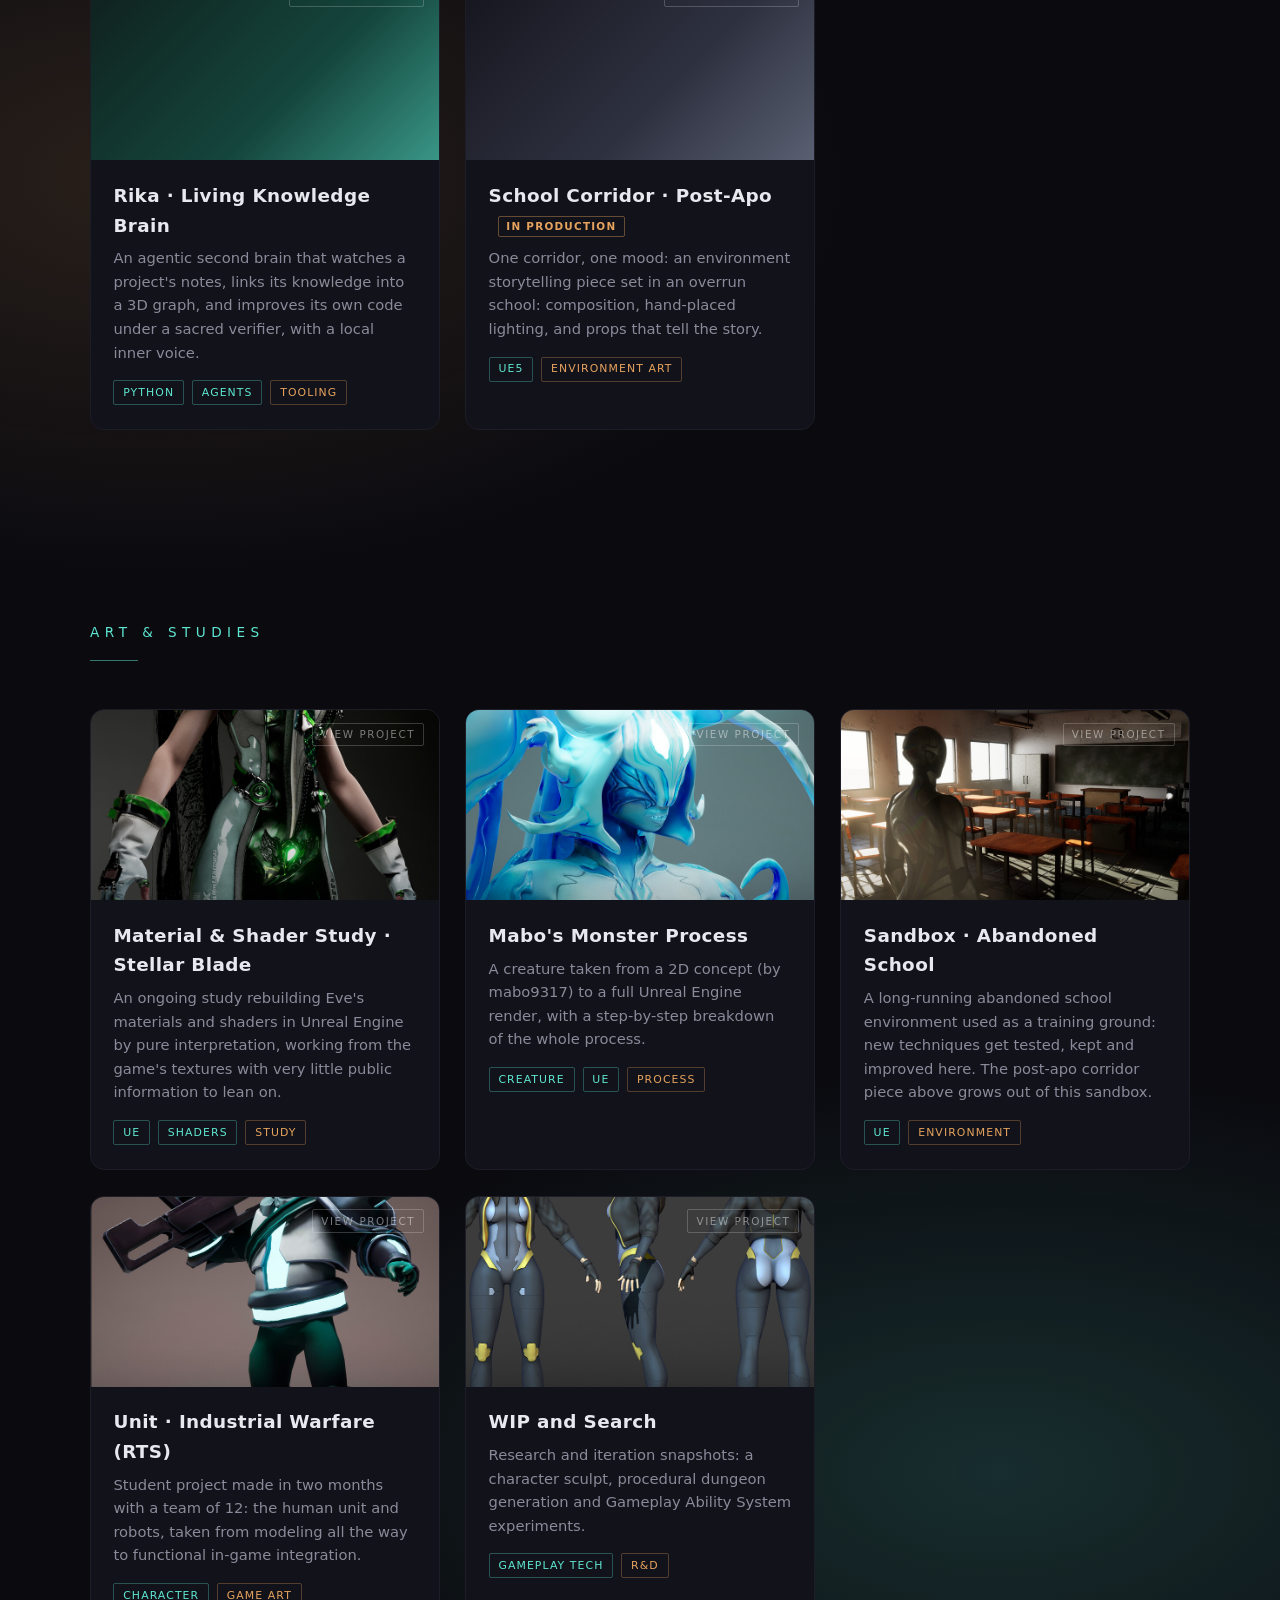
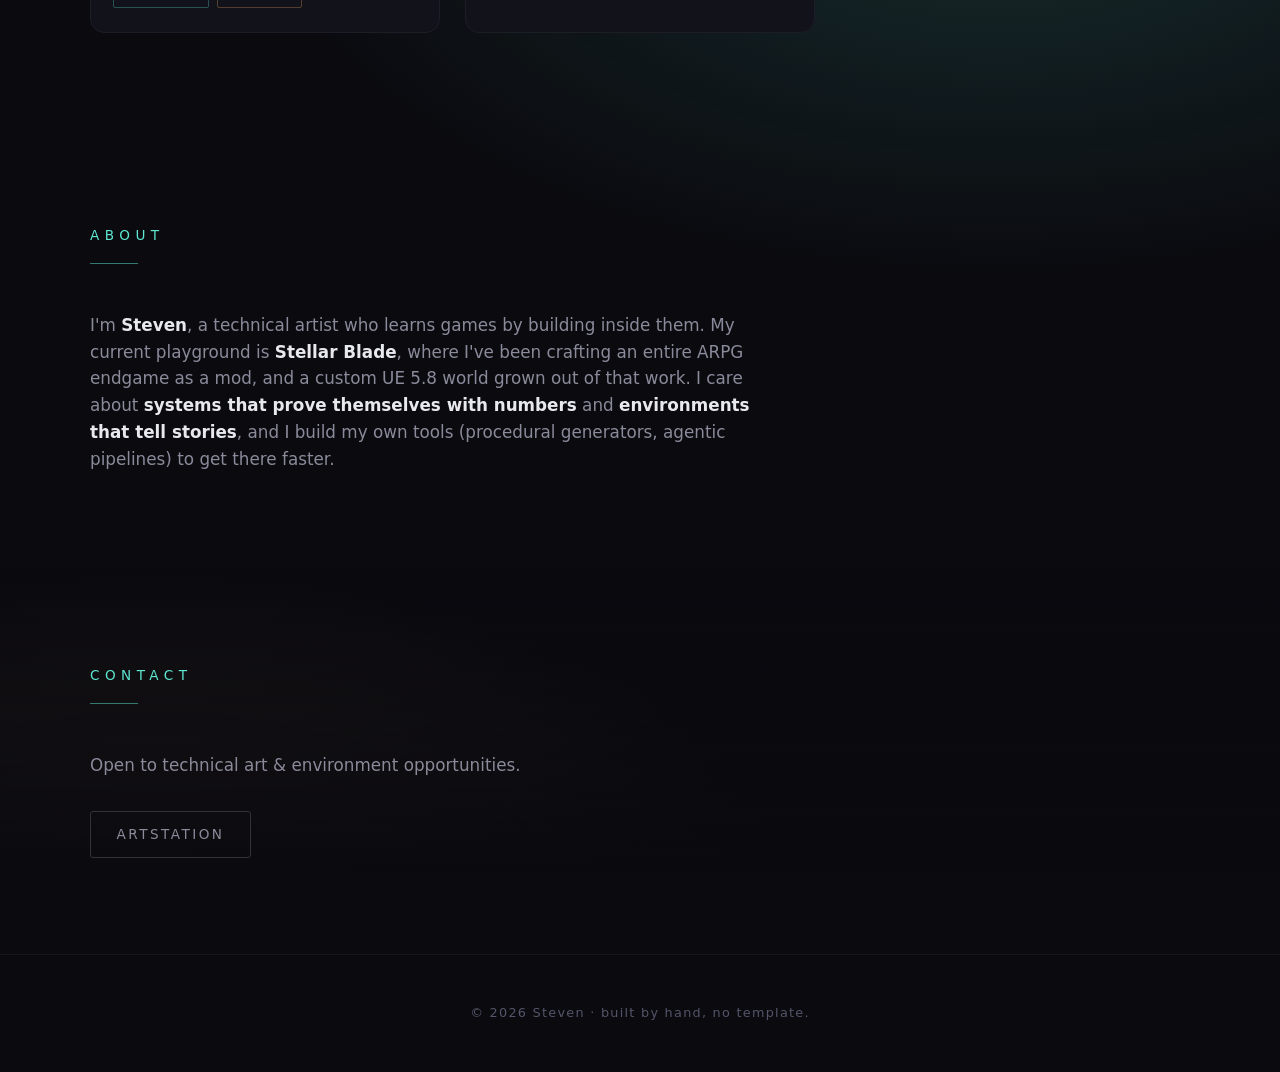
==== commit 3fe03e0b: "site: le nom affiche passe de NishiBishi a Steven (prenom seul)" ====
--- a/index.html
+++ b/index.html
@@ -6,8 +6,8 @@
 <!-- Hors moteurs de recherche tant que l'identité publique n'est pas tranchée.
      Retirer cette ligne (ici + dans work/*.html) le jour où on veut être indexé. -->
 <meta name="robots" content="noindex, nofollow">
-<title>NishiBishi · Technical & Environment Artist</title>
-<meta name="description" content="NishiBishi, technical artist building game systems and worlds in Unreal Engine. Procedural cities, ARPG endgame systems, environment storytelling.">
+<title>Steven · Technical & Environment Artist</title>
+<meta name="description" content="Steven, technical artist building game systems and worlds in Unreal Engine. Procedural cities, ARPG endgame systems, environment storytelling.">
 <style>
   /* ============ TUNING KNOBS ============ */
   :root {
@@ -289,7 +289,7 @@
 <body>
 
 <nav>
-  <div class="logo">NishiBishi</div>
+  <div class="logo">Steven</div>
   <div class="links">
     <a href="#work">Work</a>
     <a href="#art">Art</a>
@@ -302,7 +302,7 @@
   <div class="hero-slides" id="heroSlides" aria-hidden="true"></div>
   <div class="hero-inner">
     <div class="hero-kicker">Technical &amp; Environment Artist · Unreal Engine</div>
-    <h1>NishiBishi</h1>
+    <h1>Steven</h1>
     <p class="hero-sub">
       I build game systems and the worlds that hold them: from a full ARPG endgame
       grown inside a AAA title to procedural ruined cities measured gate by gate.
@@ -442,7 +442,7 @@
   <div class="inner">
     <div class="section-title">About</div>
     <p class="about-text">
-      I'm <strong>NishiBishi</strong>, a technical artist who learns games by building
+      I'm <strong>Steven</strong>, a technical artist who learns games by building
       inside them. My current playground is <strong>Stellar Blade</strong>, where I've been
       crafting an entire ARPG endgame as a mod, and a custom UE&nbsp;5.8 world grown out of
       that work. I care about <strong>systems that prove themselves with numbers</strong>
@@ -465,7 +465,7 @@
 </section>
 
 <footer>
-  © 2026 NishiBishi · built by hand, no template.
+  © 2026 Steven · built by hand, no template.
 </footer>
 
 <div id="devToggle" title="Dev panel (² ou `)">⚙</div>
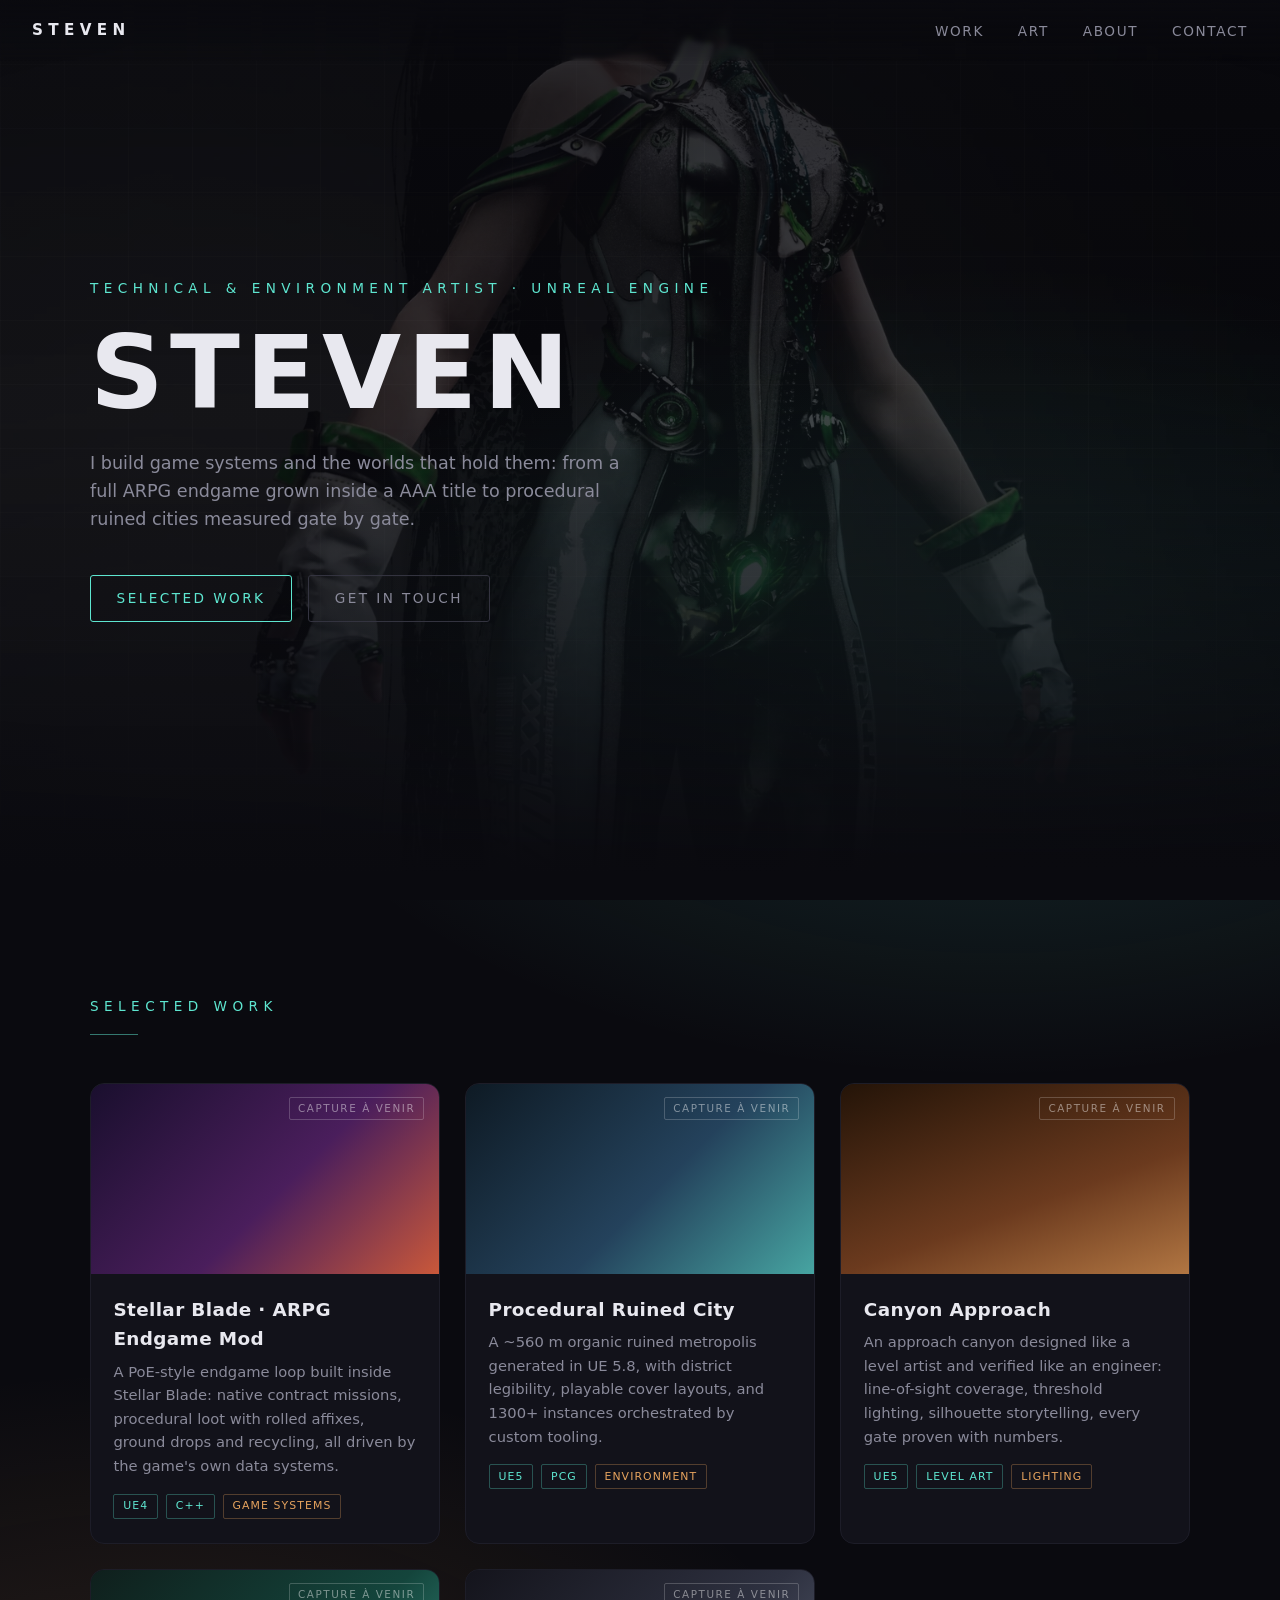
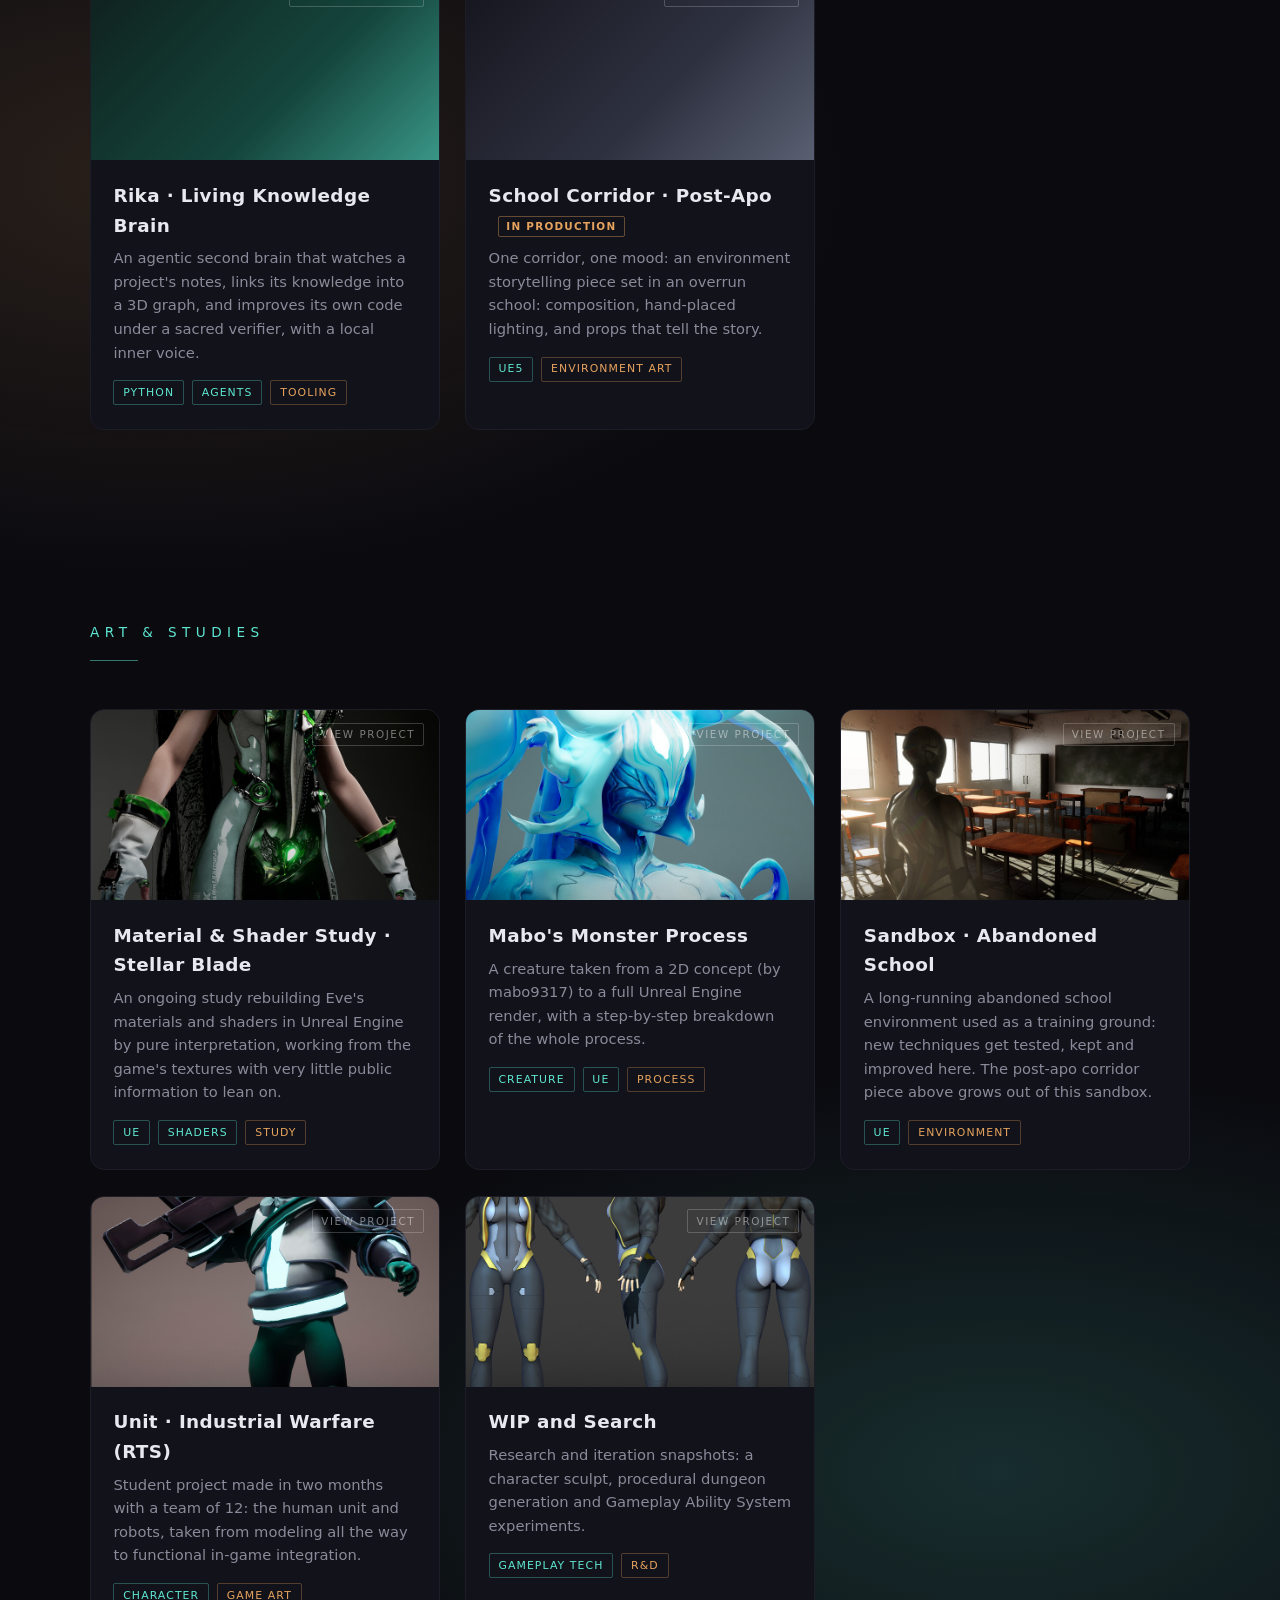
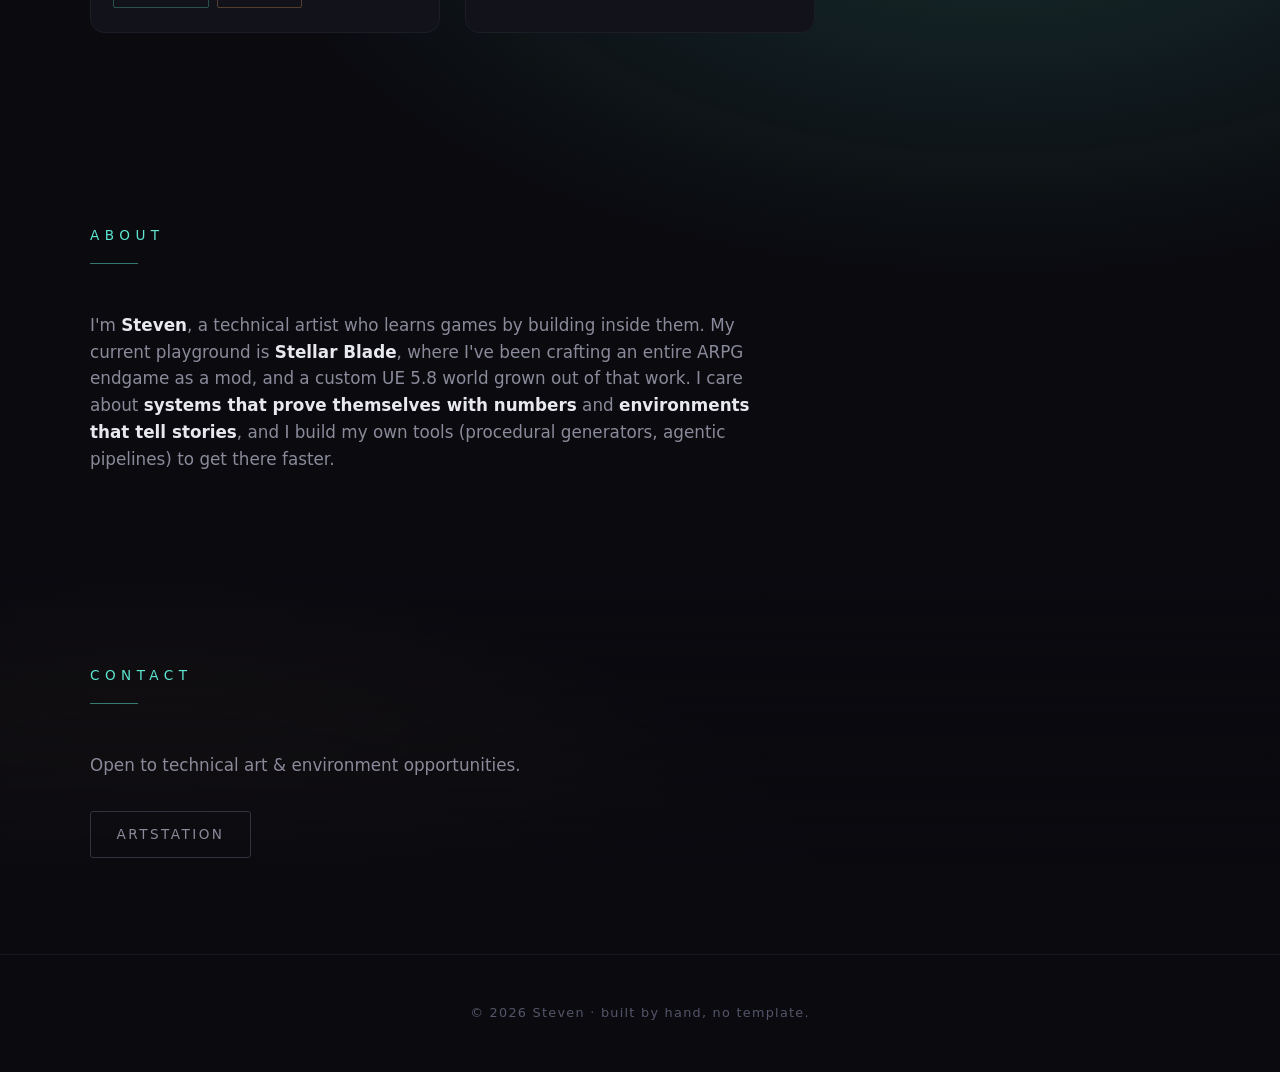
==== commit 824cbb0d: "refacto DA : design system modulaire theme/ (tokens + composants + comportements + dev panel)" ====
--- a/index.html
+++ b/index.html
@@ -8,287 +8,14 @@
 <meta name="robots" content="noindex, nofollow">
 <title>Steven · Technical & Environment Artist</title>
 <meta name="description" content="Steven, technical artist building game systems and worlds in Unreal Engine. Procedural cities, ARPG endgame systems, environment storytelling.">
-<style>
-  /* ============ TUNING KNOBS ============ */
-  :root {
-    --bg:        #0a0a0f;
-    --bg-panel:  #12121a;
-    --ink:       #e8e8ef;
-    --ink-dim:   #8a8a9a;
-    --accent:    #5ee6d0;   /* ice-cyan — main neon */
-    --accent-2:  #e6a35e;   /* warm amber — secondary */
-    --card-r:    14px;
-    --maxw:      1100px;
-    --h1-track:  .06em;     /* espacement lettres du titre hero */
-    --grid-op:   .025;      /* opacité de la grille du hero */
-  }
-
-  * { margin: 0; padding: 0; box-sizing: border-box; }
-  html { scroll-behavior: smooth; }
-  body {
-    /* dégradé amber/cyan RÉPÉTÉ tout le long de la page : le motif (cyan à droite,
-       ambre à gauche) revient toutes les 2400px et défile avec le contenu */
-    background-color: var(--bg);
-    /* ⚠ halos positionnés pour tenir ENTIÈREMENT dans la tuile de 2400px :
-       un radial-gradient répété est COUPÉ net au bord de sa tuile (pas de wrap) */
-    background-image:
-      radial-gradient(ellipse 90% 26% at 78% 28%, color-mix(in srgb, var(--accent) 16%, transparent), transparent 65%),
-      radial-gradient(ellipse 85% 26% at 12% 74%, color-mix(in srgb, var(--accent-2) 14%, transparent), transparent 65%);
-    background-size: 100% 2400px;
-    background-repeat: repeat-y;
-    color: var(--ink);
-    font-family: "Segoe UI", system-ui, -apple-system, sans-serif;
-    line-height: 1.6;
-    overflow-x: hidden;
-  }
-  a { color: var(--accent); text-decoration: none; }
-  a:hover { text-decoration: underline; }
-
-  /* ============ DAMIER GLOBAL (fond fixe, grille sobre) ============ */
-  /* La couleur amber/cyan vit dans le HERO (voir `header`), pas ici → démarcation
-     nette entre le hero coloré et les projets sobres en dessous. */
-  body::before {
-    content: ""; position: fixed; inset: 0; z-index: -1; pointer-events: none;
-    /* PAS de background-color ici : opaque, il masquerait le dégradé du body */
-    background-image:
-      linear-gradient(rgb(255 255 255 / var(--grid-op)) 1px, transparent 1px),
-      linear-gradient(90deg, rgb(255 255 255 / var(--grid-op)) 1px, transparent 1px);
-    background-size: 64px 64px, 64px 64px;
-  }
-
-  /* ============ NAV ============ */
-  nav {
-    position: fixed; top: 0; left: 0; right: 0; z-index: 10;
-    display: flex; justify-content: space-between; align-items: center;
-    padding: 1.1rem 2rem;
-    background: linear-gradient(to bottom, rgba(10,10,15,.92), rgba(10,10,15,0));
-    backdrop-filter: blur(2px);
-  }
-  nav .logo {
-    font-weight: 700; letter-spacing: .35em; font-size: .95rem;
-    color: var(--ink); text-transform: uppercase;
-  }
-  nav .links a {
-    color: var(--ink-dim); margin-left: 1.8rem; font-size: .85rem;
-    letter-spacing: .12em; text-transform: uppercase;
-  }
-  nav .links a:hover { color: var(--accent); text-decoration: none; }
-
-  /* ============ HERO ============ */
-  header {
-    min-height: 100vh;
-    display: flex; flex-direction: column; justify-content: center;
-    padding: 0 2rem;
-    position: relative;
-    background: transparent; /* la couleur vient du motif répété de la page (body) */
-    overflow: hidden;
-  }
-  /* diaporama des projets en fond du hero : blend sombre + fondu au noir entre images */
-  .hero-slides { position: absolute; inset: 0; z-index: 0; pointer-events: none; }
-  .hero-slides img {
-    position: absolute; inset: 0; width: 100%; height: 100%;
-    object-fit: cover; opacity: 0; filter: saturate(.85);
-    transition: opacity 1.3s ease;
-  }
-  .hero-slides img.on { opacity: .26; }
-  .hero-slides::after {
-    content: ""; position: absolute; inset: 0;
-    background:
-      linear-gradient(to bottom, rgba(10,10,15,.5), rgba(10,10,15,.15) 45%, var(--bg) 97%),
-      radial-gradient(ellipse 120% 90% at 50% 45%, transparent 55%, rgba(10,10,15,.75));
-  }
-  .hero-inner { max-width: var(--maxw); margin: 0 auto; width: 100%; position: relative; z-index: 1; }
-  .hero-kicker {
-    color: var(--accent); font-size: .85rem; letter-spacing: .4em;
-    text-transform: uppercase; margin-bottom: 1.2rem;
-    animation: rise .8s ease both;
-  }
-  h1 {
-    font-size: clamp(2.2rem, 8vw, 6.5rem);
-    font-weight: 800; letter-spacing: var(--h1-track); line-height: 1.05;
-    text-transform: uppercase; white-space: nowrap;
-    animation: rise .8s .1s ease both;
-  }
-  .hero-sub {
-    margin-top: 1.4rem; max-width: 34rem;
-    color: var(--ink-dim); font-size: 1.1rem;
-    animation: rise .8s .25s ease both;
-  }
-  .hero-cta {
-    margin-top: 2.6rem; display: flex; gap: 1rem; flex-wrap: wrap;
-    animation: rise .8s .4s ease both;
-  }
-  .btn {
-    display: inline-block; padding: .75rem 1.6rem;
-    border: 1px solid var(--accent); border-radius: 3px;
-    color: var(--accent); font-size: .85rem; letter-spacing: .18em;
-    text-transform: uppercase; transition: all .25s;
-  }
-  .btn:hover { background: var(--accent); color: var(--bg); text-decoration: none; }
-  .btn.ghost { border-color: #333; color: var(--ink-dim); }
-  .btn.ghost:hover { border-color: var(--ink-dim); background: transparent; color: var(--ink); }
-  @keyframes rise { from { opacity: 0; transform: translateY(24px); } to { opacity: 1; transform: none; } }
-
-  /* ============ SECTIONS ============ */
-  section { padding: 6rem 2rem; }
-  .inner { max-width: var(--maxw); margin: 0 auto; }
-  .section-title {
-    font-size: .85rem; letter-spacing: .4em; text-transform: uppercase;
-    color: var(--accent); margin-bottom: 3rem;
-  }
-  .section-title::after {
-    content: ""; display: block; width: 48px; height: 1px;
-    background: var(--accent); margin-top: 1rem; opacity: .5;
-  }
-
-  /* ============ WORK GRID ============ */
-  .grid {
-    display: grid; gap: 1.6rem;
-    grid-template-columns: repeat(auto-fit, minmax(300px, 1fr));
-  }
-  .card {
-    background: var(--bg-panel);
-    border: 1px solid #1d1d28;
-    border-radius: var(--card-r);
-    overflow: hidden;
-    transition: transform .3s, border-color .3s, box-shadow .3s;
-    opacity: 0; transform: translateY(30px);
-  }
-  .card.visible { opacity: 1; transform: none; transition: opacity .6s ease, transform .6s ease, border-color .3s, box-shadow .3s; }
-  .card:hover {
-    transform: translateY(-4px);
-    border-color: var(--accent);
-    box-shadow: 0 0 0 1px var(--accent),
-                0 0 26px 2px color-mix(in srgb, var(--accent) 45%, transparent),
-                0 18px 45px rgba(0,0,0,.4);
-  }
-  .card .thumb {
-    height: 190px; position: relative;
-    display: flex; align-items: flex-end; padding: 1rem;
-    overflow: hidden;
-  }
-  .card .thumb img {
-    position: absolute; inset: 0; width: 100%; height: 100%;
-    object-fit: cover; transition: transform .4s ease;
-  }
-  .card:hover .thumb img { transform: scale(1.04); }
-  a.card { display: block; color: inherit; }
-  a.card:hover { text-decoration: none; }
-  .card .thumb .ph {
-    position: absolute; top: .8rem; right: .9rem;
-    font-size: .65rem; letter-spacing: .15em; text-transform: uppercase;
-    color: rgba(255,255,255,.45); border: 1px solid rgba(255,255,255,.2);
-    padding: .15rem .5rem; border-radius: 2px;
-  }
-  /* placeholder gradients — swap for real captures */
-  .t-arpg    { background: linear-gradient(135deg, #1a0f2e 0%, #4a1e5c 55%, #c9583a 100%); }
-  .t-city    { background: linear-gradient(135deg, #0e1a24 0%, #24425c 55%, #5ee6d0 130%); }
-  .t-canyon  { background: linear-gradient(160deg, #241408 0%, #6b3a1e 60%, #e6a35e 130%); }
-  .t-rika    { background: linear-gradient(135deg, #0f1f1c 0%, #14453c 60%, #5ee6d0 140%); }
-  .t-corridor{ background: linear-gradient(135deg, #14141c 0%, #2e3140 60%, #7a8296 130%); }
-  .card .body { padding: 1.3rem 1.4rem 1.5rem; }
-  .card h3 { font-size: 1.15rem; letter-spacing: .02em; margin-bottom: .4rem; }
-  .card p  { color: var(--ink-dim); font-size: .92rem; }
-  .tags { margin-top: 1rem; display: flex; gap: .5rem; flex-wrap: wrap; }
-  .tag {
-    font-size: .68rem; letter-spacing: .1em; text-transform: uppercase;
-    color: var(--accent); border: 1px solid color-mix(in srgb, var(--accent) 30%, transparent);
-    padding: .18rem .55rem; border-radius: 2px;
-  }
-  .tag.warm { color: var(--accent-2); border-color: color-mix(in srgb, var(--accent-2) 30%, transparent); }
-  .wip {
-    display: inline-block; margin-left: .6rem; font-size: .65rem;
-    letter-spacing: .12em; text-transform: uppercase; color: var(--accent-2);
-    border: 1px solid color-mix(in srgb, var(--accent-2) 40%, transparent); padding: .1rem .45rem; border-radius: 2px;
-    vertical-align: middle;
-  }
-
-  /* ============ ABOUT / CONTACT ============ */
-  .about-text { max-width: 42rem; color: var(--ink-dim); font-size: 1.05rem; }
-  .about-text strong { color: var(--ink); font-weight: 600; }
-  .contact-links { display: flex; gap: 1rem; flex-wrap: wrap; margin-top: 2rem; }
-
-  /* fondu du damier vers le bas : disparaît sur Contact + footer */
-  #contact { background: linear-gradient(to bottom, transparent 0%, var(--bg) 80%); }
-  footer {
-    padding: 3rem 2rem; text-align: center;
-    color: #55556a; font-size: .8rem; letter-spacing: .1em;
-    border-top: 1px solid #16161f;
-    background: var(--bg);
-  }
-
-  /* ============ DEV PANEL ============ */
-  #devToggle {
-    position: fixed; bottom: 1.2rem; right: 1.2rem; z-index: 90;
-    width: 40px; height: 40px; border-radius: 50%;
-    display: flex; align-items: center; justify-content: center;
-    background: var(--bg-panel); border: 1px solid color-mix(in srgb, var(--accent) 55%, transparent);
-    color: var(--accent); font-size: 1.1rem; cursor: pointer;
-    opacity: .85; transition: opacity .25s, border-color .25s;
-    user-select: none;
-  }
-  #devToggle:hover { opacity: 1; border-color: var(--accent); color: var(--accent); }
-
-  #devPanel {
-    position: fixed; top: 0; right: 0; bottom: 0; z-index: 100;
-    width: 290px; max-width: 90vw;
-    background: rgba(14,14,20,.97);
-    border-left: 1px solid #22222f;
-    font-family: Consolas, "Cascadia Mono", monospace;
-    font-size: .78rem;
-    display: flex; flex-direction: column;
-    transform: translateX(100%);
-    transition: transform .3s ease;
-  }
-  #devPanel.open { transform: none; box-shadow: -20px 0 60px rgba(0,0,0,.5); }
-  .dp-head {
-    display: flex; justify-content: space-between; align-items: center;
-    padding: .9rem 1rem; border-bottom: 1px solid #22222f;
-    color: var(--accent); letter-spacing: .25em; font-size: .72rem;
-  }
-  .dp-head button {
-    background: none; border: none; color: var(--ink-dim);
-    font-size: 1.2rem; cursor: pointer; line-height: 1;
-  }
-  .dp-head button:hover { color: var(--ink); }
-  #dpBody { flex: 1; overflow-y: auto; padding: .6rem 1rem 1rem; }
-  .dp-group {
-    margin-top: 1rem; color: var(--accent-2);
-    letter-spacing: .2em; font-size: .65rem; text-transform: uppercase;
-    border-bottom: 1px solid #1c1c28; padding-bottom: .3rem;
-  }
-  .dp-row {
-    display: flex; align-items: center; gap: .6rem;
-    margin-top: .55rem; color: var(--ink-dim);
-  }
-  .dp-row label { flex: 1; }
-  .dp-row .dp-val { min-width: 3.4em; text-align: right; color: var(--ink); font-size: .72rem; }
-  .dp-row input[type="color"] {
-    width: 34px; height: 22px; padding: 0; border: 1px solid #2a2a3a;
-    border-radius: 3px; background: none; cursor: pointer;
-  }
-  .dp-row input[type="range"] { width: 110px; accent-color: var(--accent); cursor: pointer; }
-  .dp-foot { padding: .8rem 1rem; border-top: 1px solid #22222f; }
-  .dp-foot .dp-btns { display: flex; gap: .5rem; }
-  .dp-foot button {
-    flex: 1; padding: .45rem 0; cursor: pointer;
-    background: none; border: 1px solid #2a2a3a; border-radius: 3px;
-    color: var(--ink-dim); font-family: inherit; font-size: .72rem;
-    letter-spacing: .1em; text-transform: uppercase;
-    transition: all .2s;
-  }
-  .dp-foot button:hover { border-color: var(--accent); color: var(--accent); }
-  .dp-hint { margin-top: .6rem; color: #55556a; font-size: .65rem; text-align: center; }
-
-  @media (max-width: 640px) {
-    nav .links a { margin-left: 1rem; }
-    section { padding: 4rem 1.2rem; }
-  }
-</style>
+<!-- Design system : la DA vit dans theme/tokens.css, les composants dans theme/theme.css.
+     Doc : docs/THEME.md — cette page ne porte plus AUCUN style. -->
+<link rel="stylesheet" href="theme/tokens.css">
+<link rel="stylesheet" href="theme/theme.css">
 </head>
 <body>
 
-<nav>
+<nav class="nav-home">
   <div class="logo">Steven</div>
   <div class="links">
     <a href="#work">Work</a>
@@ -298,7 +25,7 @@
   </div>
 </nav>
 
-<header>
+<header class="hero-home">
   <div class="hero-slides" id="heroSlides" aria-hidden="true"></div>
   <div class="hero-inner">
     <div class="hero-kicker">Technical &amp; Environment Artist · Unreal Engine</div>
@@ -468,181 +195,18 @@
   © 2026 Steven · built by hand, no template.
 </footer>
 
-<div id="devToggle" title="Dev panel (² ou `)">⚙</div>
-<aside id="devPanel">
-  <div class="dp-head">DEV PANEL <button id="dpClose" title="Fermer">×</button></div>
-  <div id="dpBody"></div>
-  <div class="dp-foot">
-    <div class="dp-btns">
-      <button id="dpCopy">Copier CSS</button>
-      <button id="dpReset">Reset</button>
-    </div>
-    <div class="dp-hint">² ou ` : afficher / masquer · réglages auto-sauvés</div>
-  </div>
-</aside>
-
 <script>
-  // reveal-on-scroll for work cards
-  const io = new IntersectionObserver((entries) => {
-    entries.forEach(e => { if (e.isIntersecting) { e.target.classList.add('visible'); io.unobserve(e.target); } });
-  }, { threshold: 0.15 });
-  document.querySelectorAll('.card').forEach(c => io.observe(c));
-
-  // diaporama du hero : fondu au noir entre chaque visuel de projet, en boucle
-  (function () {
-    const HERO_SLIDES = [
-      'assets/material-shader-study/01.webp',
-      'assets/mabos-monster-process/01.jpg',
-      'assets/sandbox-abandoned-school/03.jpg',
-      'assets/unit-industrial-warfare/cover.jpg',
-      'assets/wip-and-search/cover.jpg',
-    ];
-    const box = document.getElementById('heroSlides');
-    if (!box) return;
-    const imgs = HERO_SLIDES.map(src => {
-      const img = document.createElement('img');
-      img.src = src; img.alt = '';
-      box.appendChild(img);
-      return img;
-    });
-    let i = 0;
-    imgs[0].classList.add('on');
-    // mouvement réduit demandé par l'OS → image fixe, pas de cycle
-    if (window.matchMedia('(prefers-reduced-motion: reduce)').matches) return;
-    const HOLD = 5200;   // durée d'affichage d'une image
-    const FADE = 1350;   // durée du fondu au noir (≥ transition CSS)
-    setInterval(() => {
-      imgs[i].classList.remove('on');            // fondu vers le noir...
-      i = (i + 1) % imgs.length;
-      setTimeout(() => imgs[i].classList.add('on'), FADE);  // ...puis la suivante émerge
-    }, HOLD + FADE);
-  })();
-
-  /* ============ DEV PANEL ============ */
-  // Chaque entrée pilote une variable CSS de :root. Pour exposer un nouveau
-  // réglage : ajouter la variable dans :root + une ligne ici. C'est tout.
-  const DEV_VARS = [
-    { group: 'Couleurs', cssVar: '--accent',   label: 'Accent néon',   type: 'color' },
-    { group: 'Couleurs', cssVar: '--accent-2', label: 'Accent chaud',  type: 'color' },
-    { group: 'Couleurs', cssVar: '--bg',       label: 'Fond',          type: 'color' },
-    { group: 'Couleurs', cssVar: '--bg-panel', label: 'Fond cartes',   type: 'color' },
-    { group: 'Couleurs', cssVar: '--ink',      label: 'Texte',         type: 'color' },
-    { group: 'Couleurs', cssVar: '--ink-dim',  label: 'Texte second.', type: 'color' },
-    { group: 'Layout',   cssVar: '--card-r',   label: 'Rayon cartes',  type: 'range', min: 0,   max: 30,   step: 1,    unit: 'px' },
-    { group: 'Layout',   cssVar: '--maxw',     label: 'Largeur max',   type: 'range', min: 900, max: 1400, step: 10,   unit: 'px' },
-    { group: 'Typo',     cssVar: '--h1-track', label: 'Espacement H1', type: 'range', min: 0,   max: 0.3,  step: 0.01, unit: 'em' },
-    { group: 'Effets',   cssVar: '--grid-op',  label: 'Grille hero',   type: 'range', min: 0,   max: 0.1,  step: 0.005, unit: '' },
+  // Donnée de page : les visuels du diaporama du hero (le comportement vit dans theme/site.js)
+  window.HERO_SLIDES = [
+    'assets/material-shader-study/01.webp',
+    'assets/mabos-monster-process/01.jpg',
+    'assets/sandbox-abandoned-school/03.jpg',
+    'assets/unit-industrial-warfare/cover.jpg',
+    'assets/wip-and-search/cover.jpg',
   ];
-
-  const rootEl  = document.documentElement;
-  const LS_KEY  = 'nishi-dev-vars';
-  const panel   = document.getElementById('devPanel');
-  const body    = document.getElementById('dpBody');
-
-  // Valeurs par défaut = ce qui est écrit dans le CSS (lu avant tout override)
-  DEV_VARS.forEach(v => { v.def = getComputedStyle(rootEl).getPropertyValue(v.cssVar).trim(); });
-
-  let saved = {};
-  try { saved = JSON.parse(localStorage.getItem(LS_KEY) || '{}'); } catch (e) {}
-
-  const current = v => saved[v.cssVar] !== undefined ? saved[v.cssVar] : v.def;
-  const apply   = (v, val) => rootEl.style.setProperty(v.cssVar, val);
-  const persist = () => { try { localStorage.setItem(LS_KEY, JSON.stringify(saved)); } catch (e) {} };
-
-  // Applique les réglages sauvés au chargement
-  DEV_VARS.forEach(v => { if (saved[v.cssVar] !== undefined) apply(v, saved[v.cssVar]); });
-
-  // Construit les contrôles, groupés
-  let lastGroup = null;
-  DEV_VARS.forEach(v => {
-    if (v.group !== lastGroup) {
-      const g = document.createElement('div');
-      g.className = 'dp-group'; g.textContent = v.group;
-      body.appendChild(g); lastGroup = v.group;
-    }
-    const row = document.createElement('div');
-    row.className = 'dp-row';
-    const lbl = document.createElement('label');
-    lbl.textContent = v.label;
-    const input = document.createElement('input');
-    const val = document.createElement('span');
-    val.className = 'dp-val';
-
-    if (v.type === 'color') {
-      input.type = 'color';
-      input.value = current(v);
-      val.textContent = input.value;
-      input.addEventListener('input', () => {
-        apply(v, input.value); val.textContent = input.value;
-        saved[v.cssVar] = input.value; persist();
-      });
-    } else {
-      input.type = 'range';
-      input.min = v.min; input.max = v.max; input.step = v.step;
-      input.value = parseFloat(current(v));
-      val.textContent = input.value + v.unit;
-      input.addEventListener('input', () => {
-        const out = input.value + v.unit;
-        apply(v, out); val.textContent = out;
-        saved[v.cssVar] = out; persist();
-      });
-    }
-    v.input = input; v.readout = val;
-    row.append(lbl, input, val);
-    body.appendChild(row);
-  });
-
-  // Le panneau de réglages est un outil d'auteur : en ligne, le bouton ⚙ est masqué
-  // et rien ne s'ouvre tout seul. La touche ² / ` continue de marcher partout.
-  const IS_LOCAL = ['localhost', '127.0.0.1', ''].includes(location.hostname);
-  if (!IS_LOCAL) document.getElementById('devToggle').style.display = 'none';
-
-  // Ouvre le panneau automatiquement à la toute première visite (en local seulement)
-  try {
-    if (IS_LOCAL && !localStorage.getItem('nishi-dev-seen')) {
-      panel.classList.add('open');
-      localStorage.setItem('nishi-dev-seen', '1');
-    }
-  } catch (e) {}
-
-  // Afficher / masquer : bouton ⚙, croix, touches ² ou `
-  const toggle = () => panel.classList.toggle('open');
-  document.getElementById('devToggle').addEventListener('click', toggle);
-  document.getElementById('dpClose').addEventListener('click', toggle);
-  document.addEventListener('keydown', e => {
-    if (e.target.tagName === 'INPUT') return;
-    if (e.key === '²' || e.key === '`') toggle();
-  });
-
-  // Copier CSS : le bloc :root prêt à coller dans le fichier
-  document.getElementById('dpCopy').addEventListener('click', async () => {
-    const lines = DEV_VARS.map(v => `    ${v.cssVar}: ${current(v)};`);
-    const css = `  :root {\n${lines.join('\n')}\n  }`;
-    const btn = document.getElementById('dpCopy');
-    try {
-      await navigator.clipboard.writeText(css);
-      btn.textContent = 'Copié ✓';
-    } catch (e) {
-      const ta = document.createElement('textarea');
-      ta.value = css; document.body.appendChild(ta);
-      ta.select(); document.execCommand('copy'); ta.remove();
-      btn.textContent = 'Copié ✓';
-    }
-    setTimeout(() => { btn.textContent = 'Copier CSS'; }, 1500);
-  });
-
-  // Reset : retour aux valeurs du fichier
-  document.getElementById('dpReset').addEventListener('click', () => {
-    saved = {};
-    try { localStorage.removeItem(LS_KEY); } catch (e) {}
-    DEV_VARS.forEach(v => {
-      rootEl.style.removeProperty(v.cssVar);
-      const def = v.def;
-      if (v.type === 'color') { v.input.value = def; v.readout.textContent = def; }
-      else { v.input.value = parseFloat(def); v.readout.textContent = parseFloat(def) + v.unit; }
-    });
-  });
 </script>
+<script src="theme/site.js"></script>
+<script src="theme/devpanel.js"></script>
 
 </body>
 </html>
--- a/theme/tokens.css
+++ b/theme/tokens.css
@@ -0,0 +1,46 @@
+/* ============================================================================
+   tokens.css — LA DA. Source unique de vérité du design system.
+   ----------------------------------------------------------------------------
+   C'est LE fichier qu'on touche pour re-thémer (couleurs, typo, échelles).
+   Personne d'autre n'a le droit de porter une couleur : theme.css n'utilise
+   QUE ces variables (vérifié par grep — voir docs/refacto_tokens_map.md).
+   Réglage live : dev panel ⚙ sur n'importe quelle page → « Copier CSS » → coller ici.
+   Doc complète : docs/THEME.md
+   ============================================================================ */
+:root {
+
+  /* --- PALETTE ------------------------------------------------------------ */
+  --bg:         #0a0a0f;   /* fond du site (nuit bleutée) */
+  --bg-panel:   #12121a;   /* fond des cartes / panneaux */
+  --void:       #050508;   /* noir profond des voiles (lightbox, dégradés de cartes) */
+  --media-fill: #000;      /* fond derrière les médias letterboxés */
+  --ink:        #e8e8ef;   /* texte principal */
+  --ink-dim:    #8a8a9a;   /* texte secondaire */
+  --ink-faint:  #55556a;   /* texte tertiaire (footer, hints) */
+  --accent:     #5ee6d0;   /* néon principal — ice-cyan */
+  --accent-2:   #e6a35e;   /* accent chaud — ambre */
+
+  /* --- LIGNES (bordures), du plus sombre au plus clair -------------------- */
+  --line:         #16161f; /* structure : nav, footer */
+  --line-media:   #1d1d28; /* cadres des médias, cartes */
+  --line-panel:   #22222f; /* panneaux, blocs feature */
+  --line-control: #2a2a3a; /* boutons, inputs, scrollbars */
+  --line-bright:  #33333f; /* contrôles mis en avant (× lightbox, ghost) */
+
+  /* --- TYPO --------------------------------------------------------------- */
+  --font-ui:    "Segoe UI", system-ui, -apple-system, sans-serif;
+  --font-mono:  Consolas, "Cascadia Mono", monospace;
+  --fs-hero:    clamp(2.2rem, 8vw, 6.5rem);   /* H1 accueil */
+  --fs-hero-p:  clamp(2.2rem, 6.5vw, 4.6rem); /* H1 pages projet */
+  --fs-h2:      clamp(1.6rem, 4vw, 2.6rem);   /* H2 de section */
+  --fs-f-title: clamp(1.4rem, 3vw, 2rem);     /* titres des blocs feature */
+  --h1-track:   .06em;     /* interlettrage du H1 accueil */
+  --track-kicker: .4em;    /* interlettrage des kickers */
+
+  /* --- LAYOUT & EFFETS ---------------------------------------------------- */
+  --card-r:     14px;      /* rayon des cartes */
+  --maxw:       1100px;    /* largeur de colonne — accueil */
+  --maxw-wide:  1150px;    /* largeur de colonne — pages projet */
+  --maxw-read:  900px;     /* largeur de lecture (.page) */
+  --grid-op:    .025;      /* opacité du damier de fond */
+}
--- a/theme/theme.css
+++ b/theme/theme.css
@@ -0,0 +1,549 @@
+/* ============================================================================
+   theme.css — les COMPOSANTS du design system (la DA vit dans tokens.css).
+   ----------------------------------------------------------------------------
+   Aucune couleur en dur ici : tout passe par var(--*) de tokens.css.
+   (Exceptions documentées : ombres rgba(0,0,0,…) et blancs de grille — achromatiques ;
+    stops des vignettes placeholder, marqués PLACEHOLDER. Voir docs/refacto_tokens_map.md.)
+
+   SECTIONS — « cette partie sert pour ça » :
+     1. BASE ............ reset, fond du site (dégradé répété + damier), liens, h1 générique
+     2. NAV ............. barre du haut ; variantes .nav-home (accueil) / .nav-page (projets)
+     3. HERO ACCUEIL .... le plein-écran « STEVEN » + diaporama de fond + boutons .btn
+     4. SECTIONS ACCUEIL  conteneurs de l'accueil + titres de section
+     5. WORK GRID ....... les cartes projet de l'accueil (+ vignettes placeholder)
+     6. ABOUT / CONTACT . textes + fondu de fin de page
+     7. FOOTER .......... pied de page commun
+     8. PAGE PROJET ..... squelette des posts : hero, subnav d'ancres, sections
+     9. BLOCS DE POST ... feature/zigzag, chips, breakdowns, galeries, bleed
+    10. INTERACTIONS .... lightbox, halo zoomable, carte next, carrousel more
+    11. DEV PANEL ...... le panneau ⚙ de réglage des tokens
+    12. RESPONSIVE ..... points de rupture
+   ============================================================================ */
+
+/* ============ 1. BASE ============ */
+* { margin: 0; padding: 0; box-sizing: border-box; }
+html { scroll-behavior: smooth; }
+body {
+  /* dégradé amber/cyan RÉPÉTÉ tout le long de la page (cyan à droite, ambre à gauche).
+     ⚠ halos entièrement DANS la tuile de 2400px : un radial répété est COUPÉ au bord */
+  background-color: var(--bg);
+  background-image:
+    radial-gradient(ellipse 90% 26% at 78% 28%, color-mix(in srgb, var(--accent) 16%, transparent), transparent 65%),
+    radial-gradient(ellipse 85% 26% at 12% 74%, color-mix(in srgb, var(--accent-2) 14%, transparent), transparent 65%);
+  background-size: 100% 2400px;
+  background-repeat: repeat-y;
+  color: var(--ink);
+  font-family: var(--font-ui);
+  line-height: 1.6;
+  overflow-x: hidden;
+}
+/* damier : grille fixe par-dessus le dégradé répété du body */
+body::before {
+  content: ""; position: fixed; inset: 0; z-index: -1; pointer-events: none;
+  /* pas de background-color : opaque, il masquerait le fond posé sur le body */
+  background-image:
+    linear-gradient(rgb(255 255 255 / var(--grid-op)) 1px, transparent 1px),
+    linear-gradient(90deg, rgb(255 255 255 / var(--grid-op)) 1px, transparent 1px);
+  background-size: 64px 64px, 64px 64px;
+}
+a { color: var(--accent); text-decoration: none; }
+a:hover { text-decoration: underline; }
+h1 {
+  font-size: clamp(1.8rem, 5vw, 3rem);
+  font-weight: 800; letter-spacing: .03em; line-height: 1.1;
+}
+
+/* ============ 2. NAV ============ */
+nav {
+  z-index: 10;
+  display: flex; justify-content: space-between; align-items: center;
+  padding: 1.1rem 2rem;
+}
+nav .logo {
+  font-weight: 700; letter-spacing: .35em; font-size: .95rem;
+  color: var(--ink); text-transform: uppercase;
+}
+nav .logo:hover { color: var(--accent); text-decoration: none; }
+/* accueil : fixée, fond dégradé qui s'efface vers le bas */
+nav.nav-home {
+  position: fixed; top: 0; left: 0; right: 0;
+  background: linear-gradient(to bottom, color-mix(in srgb, var(--bg) 92%, transparent), color-mix(in srgb, var(--bg) 0%, transparent));
+  backdrop-filter: blur(2px);
+}
+nav .links a {
+  color: var(--ink-dim); margin-left: 1.8rem; font-size: .85rem;
+  letter-spacing: .12em; text-transform: uppercase;
+}
+nav .links a:hover { color: var(--accent); text-decoration: none; }
+/* pages projet : collante, fond verre bordé */
+nav.nav-page {
+  position: sticky; top: 0;
+  background: color-mix(in srgb, var(--bg) 92%, transparent);
+  backdrop-filter: blur(4px);
+  border-bottom: 1px solid var(--line);
+}
+nav .back {
+  color: var(--ink-dim); font-size: .85rem;
+  letter-spacing: .12em; text-transform: uppercase;
+}
+nav .back:hover { color: var(--accent); text-decoration: none; }
+
+/* ============ 3. HERO ACCUEIL ============ */
+.hero-home {
+  min-height: 100vh;
+  display: flex; flex-direction: column; justify-content: center;
+  padding: 0 2rem;
+  position: relative;
+  background: transparent; /* la couleur vient du motif répété de la page (body) */
+  overflow: hidden;
+}
+/* diaporama des projets en fond : blend sombre + fondu au noir entre images */
+.hero-slides { position: absolute; inset: 0; z-index: 0; pointer-events: none; }
+.hero-slides img {
+  position: absolute; inset: 0; width: 100%; height: 100%;
+  object-fit: cover; opacity: 0; filter: saturate(.85);
+  transition: opacity 1.3s ease;
+}
+.hero-slides img.on { opacity: .26; }
+.hero-slides::after {
+  content: ""; position: absolute; inset: 0;
+  background:
+    linear-gradient(to bottom, color-mix(in srgb, var(--bg) 50%, transparent), color-mix(in srgb, var(--bg) 15%, transparent) 45%, var(--bg) 97%),
+    radial-gradient(ellipse 120% 90% at 50% 45%, transparent 55%, color-mix(in srgb, var(--bg) 75%, transparent));
+}
+.hero-inner { max-width: var(--maxw); margin: 0 auto; width: 100%; position: relative; z-index: 1; }
+.hero-kicker {
+  color: var(--accent); font-size: .85rem; letter-spacing: var(--track-kicker);
+  text-transform: uppercase; margin-bottom: 1.2rem;
+  animation: rise .8s ease both;
+}
+.hero-inner h1 {
+  font-size: var(--fs-hero);
+  font-weight: 800; letter-spacing: var(--h1-track); line-height: 1.05;
+  text-transform: uppercase; white-space: nowrap;
+  animation: rise .8s .1s ease both;
+}
+.hero-sub {
+  margin-top: 1.4rem; max-width: 34rem;
+  color: var(--ink-dim); font-size: 1.1rem;
+  animation: rise .8s .25s ease both;
+}
+.hero-cta {
+  margin-top: 2.6rem; display: flex; gap: 1rem; flex-wrap: wrap;
+  animation: rise .8s .4s ease both;
+}
+.btn {
+  display: inline-block; padding: .75rem 1.6rem;
+  border: 1px solid var(--accent); border-radius: 3px;
+  color: var(--accent); font-size: .85rem; letter-spacing: .18em;
+  text-transform: uppercase; transition: all .25s;
+}
+.btn:hover { background: var(--accent); color: var(--bg); text-decoration: none; }
+.btn.ghost { border-color: var(--line-bright); color: var(--ink-dim); }
+.btn.ghost:hover { border-color: var(--ink-dim); background: transparent; color: var(--ink); }
+@keyframes rise { from { opacity: 0; transform: translateY(24px); } to { opacity: 1; transform: none; } }
+
+/* ============ 4. SECTIONS ACCUEIL ============ */
+/* scopé body > section : les <section class="sec"> des pages projet ne sont PAS concernées */
+body > section { padding: 6rem 2rem; }
+.inner { max-width: var(--maxw); margin: 0 auto; }
+.section-title {
+  font-size: .85rem; letter-spacing: var(--track-kicker); text-transform: uppercase;
+  color: var(--accent); margin-bottom: 3rem;
+}
+.section-title::after {
+  content: ""; display: block; width: 48px; height: 1px;
+  background: var(--accent); margin-top: 1rem; opacity: .5;
+}
+
+/* ============ 5. WORK GRID (cartes de l'accueil) ============ */
+.grid {
+  display: grid; gap: 1.6rem;
+  grid-template-columns: repeat(auto-fit, minmax(300px, 1fr));
+}
+.card {
+  background: var(--bg-panel);
+  border: 1px solid var(--line-media);
+  border-radius: var(--card-r);
+  overflow: hidden;
+  transition: transform .3s, border-color .3s, box-shadow .3s;
+  opacity: 0; transform: translateY(30px);
+}
+.card.visible { opacity: 1; transform: none; transition: opacity .6s ease, transform .6s ease, border-color .3s, box-shadow .3s; }
+.card:hover {
+  transform: translateY(-4px);
+  border-color: var(--accent);
+  box-shadow: 0 0 0 1px var(--accent),
+              0 0 26px 2px color-mix(in srgb, var(--accent) 45%, transparent),
+              0 18px 45px rgba(0,0,0,.4);
+}
+.card .thumb {
+  height: 190px; position: relative;
+  display: flex; align-items: flex-end; padding: 1rem;
+  overflow: hidden;
+}
+.card .thumb img {
+  position: absolute; inset: 0; width: 100%; height: 100%;
+  object-fit: cover; transition: transform .4s ease;
+}
+.card:hover .thumb img { transform: scale(1.04); }
+a.card { display: block; color: inherit; }
+a.card:hover { text-decoration: none; }
+.card .thumb .ph {
+  position: absolute; top: .8rem; right: .9rem;
+  font-size: .65rem; letter-spacing: .15em; text-transform: uppercase;
+  color: rgba(255,255,255,.45); border: 1px solid rgba(255,255,255,.2);
+  padding: .15rem .5rem; border-radius: 2px;
+}
+/* vignettes provisoires « capture à venir » — à SUPPRIMER avec les vraies captures */
+.t-arpg    { background: linear-gradient(135deg, #1a0f2e 0%, #4a1e5c 55%, #c9583a 100%); } /* PLACEHOLDER */
+.t-city    { background: linear-gradient(135deg, #0e1a24 0%, #24425c 55%, var(--accent) 130%); } /* PLACEHOLDER */
+.t-canyon  { background: linear-gradient(160deg, #241408 0%, #6b3a1e 60%, var(--accent-2) 130%); } /* PLACEHOLDER */
+.t-rika    { background: linear-gradient(135deg, #0f1f1c 0%, #14453c 60%, var(--accent) 140%); } /* PLACEHOLDER */
+.t-corridor{ background: linear-gradient(135deg, #14141c 0%, #2e3140 60%, #7a8296 130%); } /* PLACEHOLDER */
+.card .body { padding: 1.3rem 1.4rem 1.5rem; }
+.card h3 { font-size: 1.15rem; letter-spacing: .02em; margin-bottom: .4rem; }
+.card p  { color: var(--ink-dim); font-size: .92rem; }
+.tags { margin-top: 1rem; display: flex; gap: .5rem; flex-wrap: wrap; }
+.tag {
+  font-size: .68rem; letter-spacing: .1em; text-transform: uppercase;
+  color: var(--accent); border: 1px solid color-mix(in srgb, var(--accent) 30%, transparent);
+  padding: .18rem .55rem; border-radius: 2px;
+}
+.tag.warm { color: var(--accent-2); border-color: color-mix(in srgb, var(--accent-2) 30%, transparent); }
+.wip {
+  display: inline-block; margin-left: .6rem; font-size: .65rem;
+  letter-spacing: .12em; text-transform: uppercase; color: var(--accent-2);
+  border: 1px solid color-mix(in srgb, var(--accent-2) 40%, transparent); padding: .1rem .45rem; border-radius: 2px;
+  vertical-align: middle;
+}
+
+/* ============ 6. ABOUT / CONTACT ============ */
+.about-text { max-width: 42rem; color: var(--ink-dim); font-size: 1.05rem; }
+.about-text strong { color: var(--ink); font-weight: 600; }
+.contact-links { display: flex; gap: 1rem; flex-wrap: wrap; margin-top: 2rem; }
+/* fondu du damier vers le bas : disparaît sur Contact + footer */
+#contact { background: linear-gradient(to bottom, transparent 0%, var(--bg) 80%); }
+
+/* ============ 7. FOOTER ============ */
+footer {
+  padding: 3rem 2rem; text-align: center;
+  color: var(--ink-faint); font-size: .8rem; letter-spacing: .1em;
+  border-top: 1px solid var(--line);
+  background: var(--bg);
+}
+
+/* ============ 8. PAGE PROJET — squelette ============ */
+.page { max-width: var(--maxw-read); margin: 0 auto; padding: 4rem 1.5rem 5rem; }
+.page-wide { max-width: var(--maxw-wide); }
+.kicker {
+  color: var(--accent); font-size: .8rem; letter-spacing: var(--track-kicker);
+  text-transform: uppercase; margin-bottom: 1rem;
+}
+.meta {
+  margin-top: .8rem; color: var(--ink-dim);
+  font-size: .85rem; letter-spacing: .15em; text-transform: uppercase;
+}
+/* hero plein écran — l'image de fond se pose en inline style sur le header */
+.hero-p {
+  position: relative; min-height: 82vh;
+  display: flex; align-items: flex-end;
+  background-size: cover; background-position: center;
+}
+.hero-p::before {
+  content: ""; position: absolute; inset: 0;
+  background: linear-gradient(to bottom, color-mix(in srgb, var(--bg) 30%, transparent) 40%, var(--bg) 98%);
+}
+.hero-p .hp-inner {
+  position: relative;
+  max-width: var(--maxw-wide); margin: 0 auto; width: 100%;
+  padding: 0 2rem 4rem;
+}
+.hero-p h1 {
+  font-size: var(--fs-hero-p);
+  text-transform: uppercase; letter-spacing: .05em; line-height: 1.05;
+}
+.hero-p .kicker { margin-bottom: .8rem; }
+.hero-p .hp-sub { margin-top: 1rem; max-width: 36rem; color: var(--ink-dim); font-size: 1.05rem; }
+.hero-p .meta { margin-top: 1rem; }
+/* nav d'ancres sticky */
+.subnav {
+  position: sticky; top: 0; z-index: 9;
+  display: flex; gap: 1.6rem; flex-wrap: wrap;
+  padding: .85rem 2rem;
+  background: color-mix(in srgb, var(--bg) 90%, transparent); backdrop-filter: blur(6px);
+  border-bottom: 1px solid var(--line);
+}
+.subnav a {
+  color: var(--ink-dim); font-size: .78rem;
+  letter-spacing: .18em; text-transform: uppercase;
+}
+.subnav a:hover { color: var(--accent); text-decoration: none; }
+/* sections d'un post */
+.sec { margin-top: 5.5rem; }
+.sec-kicker { color: var(--accent); font-size: .8rem; letter-spacing: var(--track-kicker); text-transform: uppercase; }
+.sec h2 { margin-top: .5rem; font-size: var(--fs-h2); letter-spacing: .02em; line-height: 1.15; }
+.sec .sec-desc { margin-top: 1rem; color: var(--ink-dim); max-width: 44rem; }
+
+/* ============ 9. BLOCS DE POST ============ */
+/* image « large » de mise en valeur, plafonnée pour ne pas devenir immense sur grand écran */
+.bleed { width: min(100vw, 1300px); margin-left: 50%; transform: translateX(-50%); }
+.bleed img { width: 100%; display: block; border-radius: 12px; border: 1px solid var(--line-media); }
+.bleed figcaption {
+  max-width: var(--maxw-wide); margin: .6rem auto 0; padding: 0 2rem;
+  color: var(--ink-dim); font-size: .85rem; letter-spacing: .08em;
+}
+.duo { display: grid; grid-template-columns: 1fr 1fr; gap: 1.2rem; margin-top: 1.6rem; }
+.duo figure { margin: 0; }
+.duo img { width: 100%; display: block; border-radius: 10px; border: 1px solid var(--line-media); }
+.duo figcaption { margin-top: .5rem; color: var(--ink-dim); font-size: .85rem; letter-spacing: .08em; }
+/* features en zigzag (le bloc de base d'un post) */
+.feature {
+  display: grid; grid-template-columns: 5fr 7fr;
+  gap: 3.5rem; align-items: center;
+  margin: 5.5rem 0;
+}
+.feature.flip .f-media { order: -1; }
+.f-kicker { color: var(--accent-2); font-size: .72rem; letter-spacing: .35em; text-transform: uppercase; }
+.f-title { margin-top: .5rem; font-size: var(--fs-f-title); letter-spacing: .02em; }
+.f-desc { margin-top: .9rem; color: var(--ink-dim); }
+.f-media video, .f-media img, .f-media .embed-wrap {
+  width: 100%; display: block; background: var(--media-fill);
+  border-radius: 12px; border: 1px solid var(--line-panel);
+  box-shadow: 0 24px 70px rgba(0,0,0,.45);
+}
+.f-media .m2 { display: grid; gap: 1rem; }
+/* breakdown replié (contenu secondaire qu'on n'impose pas) */
+details.bp { margin-top: 1.1rem; }
+details.bp summary {
+  cursor: pointer; color: var(--accent); font-size: .82rem;
+  letter-spacing: .15em; text-transform: uppercase; list-style: none;
+}
+details.bp summary::before { content: "▸ "; }
+details.bp[open] summary::before { content: "▾ "; }
+details.bp video { margin-top: .8rem; width: 100%; border-radius: 10px; border: 1px solid var(--line-media); background: var(--media-fill); }
+details.bp .bp-duo { display: grid; grid-template-columns: 1fr 1fr; gap: .8rem; margin-top: .8rem; }
+details.bp .bp-duo img { width: 100%; border-radius: 8px; border: 1px solid var(--line-media); }
+/* chips d'outils */
+.chips { display: flex; gap: .5rem; flex-wrap: wrap; justify-content: center; margin-top: 1.3rem; }
+.chips .chip {
+  font-size: .7rem; letter-spacing: .12em; text-transform: uppercase;
+  color: var(--accent); border: 1px solid color-mix(in srgb, var(--accent) 30%, transparent);
+  padding: .2rem .6rem; border-radius: 2px;
+}
+.feature .chips { justify-content: flex-start; }
+/* grille de vignettes cliquables (passes techniques, slides de process) */
+.tech-grid {
+  margin-top: 2rem; display: grid; gap: 1rem;
+  grid-template-columns: repeat(auto-fit, minmax(230px, 1fr));
+}
+.tile { position: relative; margin: 0; cursor: zoom-in; border-radius: 10px; overflow: hidden; border: 1px solid var(--line-media); transition: box-shadow .25s ease, border-color .25s ease; }
+.tile img { width: 100%; height: 160px; object-fit: cover; display: block; transition: transform .3s; }
+.tile:hover img { transform: scale(1.05); }
+/* halo tuiles : le box-shadow du .tile n'est PAS rogné par son overflow:hidden */
+.tile:hover {
+  border-color: var(--accent);
+  box-shadow: 0 0 0 1px var(--accent),
+              0 0 24px 2px color-mix(in srgb, var(--accent) 45%, transparent);
+}
+.tile figcaption {
+  position: absolute; left: 0; right: 0; bottom: 0;
+  padding: .45rem .7rem; font-size: .72rem; letter-spacing: .12em; text-transform: uppercase;
+  color: var(--ink); background: linear-gradient(to top, color-mix(in srgb, var(--void) 90%, transparent), transparent);
+}
+/* embed 16:9 (YouTube) */
+.embed-wrap {
+  position: relative; padding-top: 56.25%;
+  border-radius: 10px; overflow: hidden;
+  border: 1px solid var(--line-media); background: var(--media-fill);
+}
+.embed-wrap iframe { position: absolute; inset: 0; width: 100%; height: 100%; border: 0; }
+/* média large sous un bloc */
+.step-media { margin-top: 2.4rem; }
+.step-media img, .step-media video {
+  width: 100%; display: block; background: var(--media-fill);
+  border-radius: 12px; border: 1px solid var(--line-panel);
+  box-shadow: 0 24px 70px rgba(0,0,0,.45);
+}
+.step-media.two { display: grid; grid-template-columns: 1fr 1fr; gap: 1.2rem; }
+
+/* ============ 10. INTERACTIONS ============ */
+/* halo « agrandissable » au survol — posé par site.js via .zoomable.
+   Pour les images de tuiles le halo est rogné par overflow:hidden → il vit sur .tile. */
+.zoomable { cursor: zoom-in; transition: box-shadow .25s ease; }
+.zoomable:hover {
+  box-shadow: 0 0 0 2px var(--accent),
+              0 0 26px 3px color-mix(in srgb, var(--accent) 50%, transparent),
+              0 18px 45px rgba(0,0,0,.4);
+}
+/* lightbox (images ET vidéos, plein écran au clic) — DOM injecté par site.js */
+.lightbox {
+  position: fixed; inset: 0; z-index: 100;
+  display: flex; align-items: center; justify-content: center;
+  background: color-mix(in srgb, var(--void) 95%, transparent); padding: 3vh 3vw; cursor: zoom-out;
+}
+.lightbox.hidden { display: none; }
+.lightbox .lb-stage {
+  display: flex; align-items: center; justify-content: center;
+  max-width: 100%; max-height: 100%; cursor: default;
+}
+.lightbox img, .lightbox video {
+  max-width: 94vw; max-height: 92vh; display: block;
+  border-radius: 6px; box-shadow: 0 20px 80px rgba(0,0,0,.6);
+}
+.lightbox .lb-close {
+  position: fixed; top: 1rem; right: 1.4rem;
+  width: 44px; height: 44px; border-radius: 50%;
+  background: color-mix(in srgb, var(--bg-panel) 85%, transparent); border: 1px solid var(--line-bright);
+  color: var(--ink); font-size: 1.7rem; line-height: 1; cursor: pointer;
+  display: flex; align-items: center; justify-content: center;
+  transition: border-color .2s, color .2s;
+}
+.lightbox .lb-close:hover { border-color: var(--accent); color: var(--accent); }
+/* carte « projet suivant » (fallback sans JS — remplacée par le carrousel .more) */
+.next-nav {
+  position: relative; display: flex; flex-direction: column; justify-content: flex-end;
+  min-height: 240px; margin: 6rem 0 2rem; padding: 1.6rem 2rem;
+  border-radius: var(--card-r); overflow: hidden; border: 1px solid var(--line-media);
+  transition: border-color .25s;
+}
+.next-nav::before {
+  content: ""; position: absolute; inset: 0;
+  background-image: var(--nn-bg); background-size: cover; background-position: center;
+  transition: transform .45s ease;
+}
+.next-nav::after {
+  content: ""; position: absolute; inset: 0;
+  background: linear-gradient(to top, color-mix(in srgb, var(--void) 92%, transparent) 18%, color-mix(in srgb, var(--void) 15%, transparent) 70%);
+}
+.next-nav:hover { border-color: var(--accent); text-decoration: none; }
+.next-nav:hover::before { transform: scale(1.05); }
+.next-nav .nn-kicker {
+  position: relative; z-index: 1;
+  color: var(--accent); font-size: .72rem; letter-spacing: .3em; text-transform: uppercase;
+}
+.next-nav .nn-title {
+  position: relative; z-index: 1; margin-top: .4rem;
+  color: var(--ink); font-size: 1.4rem; font-weight: 700;
+}
+/* sélecteur horizontal « more projects » — DOM injecté par site.js */
+.more { margin: 6rem 0 2rem; position: relative; }
+/* voile pleine largeur : éteint le dégradé + la grille jusqu'au footer */
+.more::before {
+  content: ""; position: absolute; z-index: -1; pointer-events: none;
+  left: calc(50% - 50vw); right: calc(50% - 50vw);
+  top: -3rem; bottom: -7rem;
+  background: linear-gradient(to bottom, transparent, var(--bg) 55%);
+}
+.more-head { display: flex; justify-content: space-between; align-items: center; margin-bottom: 1.4rem; }
+.more-head h2 { font-size: clamp(1.3rem, 3vw, 1.8rem); letter-spacing: .02em; }
+.more-nav { display: flex; gap: .5rem; }
+.more-arrow {
+  width: 40px; height: 40px; border-radius: 50%;
+  background: var(--bg-panel); border: 1px solid var(--line-control);
+  color: var(--ink-dim); font-size: 1.2rem; line-height: 1; cursor: pointer;
+  transition: border-color .2s, color .2s;
+}
+.more-arrow:hover { border-color: var(--accent); color: var(--accent); }
+.more-track {
+  display: flex; gap: 1.2rem; overflow-x: auto;
+  scroll-snap-type: x mandatory; padding-bottom: .8rem;
+  scrollbar-width: thin; scrollbar-color: var(--line-control) transparent;
+}
+.more-track::-webkit-scrollbar { height: 8px; }
+.more-track::-webkit-scrollbar-thumb { background: var(--line-control); border-radius: 4px; }
+.more-card {
+  position: relative; flex: 0 0 280px; height: 200px;
+  scroll-snap-align: start; border-radius: 12px; overflow: hidden;
+  border: 1px solid var(--line-media); display: flex; flex-direction: column;
+  justify-content: flex-end; padding: 1.2rem; transition: border-color .25s;
+  background-color: var(--bg-panel); background-size: cover; background-position: center;
+}
+.more-card::after {
+  content: ""; position: absolute; inset: 0;
+  background: linear-gradient(to top, color-mix(in srgb, var(--void) 92%, transparent) 20%, color-mix(in srgb, var(--void) 10%, transparent) 75%);
+}
+.more-card:hover { border-color: var(--accent); text-decoration: none; }
+.mc-tag {
+  position: relative; z-index: 1;
+  color: var(--accent); font-size: .68rem; letter-spacing: .2em; text-transform: uppercase;
+}
+.mc-title {
+  position: relative; z-index: 1; margin-top: .3rem;
+  color: var(--ink); font-size: 1.1rem; font-weight: 700;
+}
+
+/* ============ 11. DEV PANEL (⚙ — DOM injecté par devpanel.js) ============ */
+#devToggle {
+  position: fixed; bottom: 1.2rem; right: 1.2rem; z-index: 90;
+  width: 40px; height: 40px; border-radius: 50%;
+  display: flex; align-items: center; justify-content: center;
+  background: var(--bg-panel); border: 1px solid color-mix(in srgb, var(--accent) 55%, transparent);
+  color: var(--accent); font-size: 1.1rem; cursor: pointer;
+  opacity: .85; transition: opacity .25s, border-color .25s;
+  user-select: none;
+}
+#devToggle:hover { opacity: 1; border-color: var(--accent); color: var(--accent); }
+#devPanel {
+  position: fixed; top: 0; right: 0; bottom: 0; z-index: 100;
+  width: 290px; max-width: 90vw;
+  background: color-mix(in srgb, var(--bg-panel) 97%, transparent);
+  border-left: 1px solid var(--line-panel);
+  font-family: var(--font-mono);
+  font-size: .78rem;
+  display: flex; flex-direction: column;
+  transform: translateX(100%);
+  transition: transform .3s ease;
+}
+#devPanel.open { transform: none; box-shadow: -20px 0 60px rgba(0,0,0,.5); }
+.dp-head {
+  display: flex; justify-content: space-between; align-items: center;
+  padding: .9rem 1rem; border-bottom: 1px solid var(--line-panel);
+  color: var(--accent); letter-spacing: .25em; font-size: .72rem;
+}
+.dp-head button {
+  background: none; border: none; color: var(--ink-dim);
+  font-size: 1.2rem; cursor: pointer; line-height: 1;
+}
+.dp-head button:hover { color: var(--ink); }
+#dpBody { flex: 1; overflow-y: auto; padding: .6rem 1rem 1rem; }
+.dp-group {
+  margin-top: 1rem; color: var(--accent-2);
+  letter-spacing: .2em; font-size: .65rem; text-transform: uppercase;
+  border-bottom: 1px solid var(--line-media); padding-bottom: .3rem;
+}
+.dp-row {
+  display: flex; align-items: center; gap: .6rem;
+  margin-top: .55rem; color: var(--ink-dim);
+}
+.dp-row label { flex: 1; }
+.dp-row .dp-val { min-width: 3.4em; text-align: right; color: var(--ink); font-size: .72rem; }
+.dp-row input[type="color"] {
+  width: 34px; height: 22px; padding: 0; border: 1px solid var(--line-control);
+  border-radius: 3px; background: none; cursor: pointer;
+}
+.dp-row input[type="range"] { width: 110px; accent-color: var(--accent); cursor: pointer; }
+.dp-foot { padding: .8rem 1rem; border-top: 1px solid var(--line-panel); }
+.dp-foot .dp-btns { display: flex; gap: .5rem; }
+.dp-foot button {
+  flex: 1; padding: .45rem 0; cursor: pointer;
+  background: none; border: 1px solid var(--line-control); border-radius: 3px;
+  color: var(--ink-dim); font-family: inherit; font-size: .72rem;
+  letter-spacing: .1em; text-transform: uppercase;
+  transition: all .2s;
+}
+.dp-foot button:hover { border-color: var(--accent); color: var(--accent); }
+.dp-hint { margin-top: .6rem; color: var(--ink-faint); font-size: .65rem; text-align: center; }
+
+/* ============ 12. RESPONSIVE ============ */
+@media (max-width: 860px) {
+  .feature { grid-template-columns: 1fr; gap: 1.6rem; margin: 3.5rem 0; }
+  .feature.flip .f-media { order: 0; }
+  .duo { grid-template-columns: 1fr; }
+  .step-media.two { grid-template-columns: 1fr; }
+  .more-card { flex-basis: 78vw; }
+}
+@media (max-width: 640px) {
+  nav .links a { margin-left: 1rem; }
+  body > section { padding: 4rem 1.2rem; }
+}
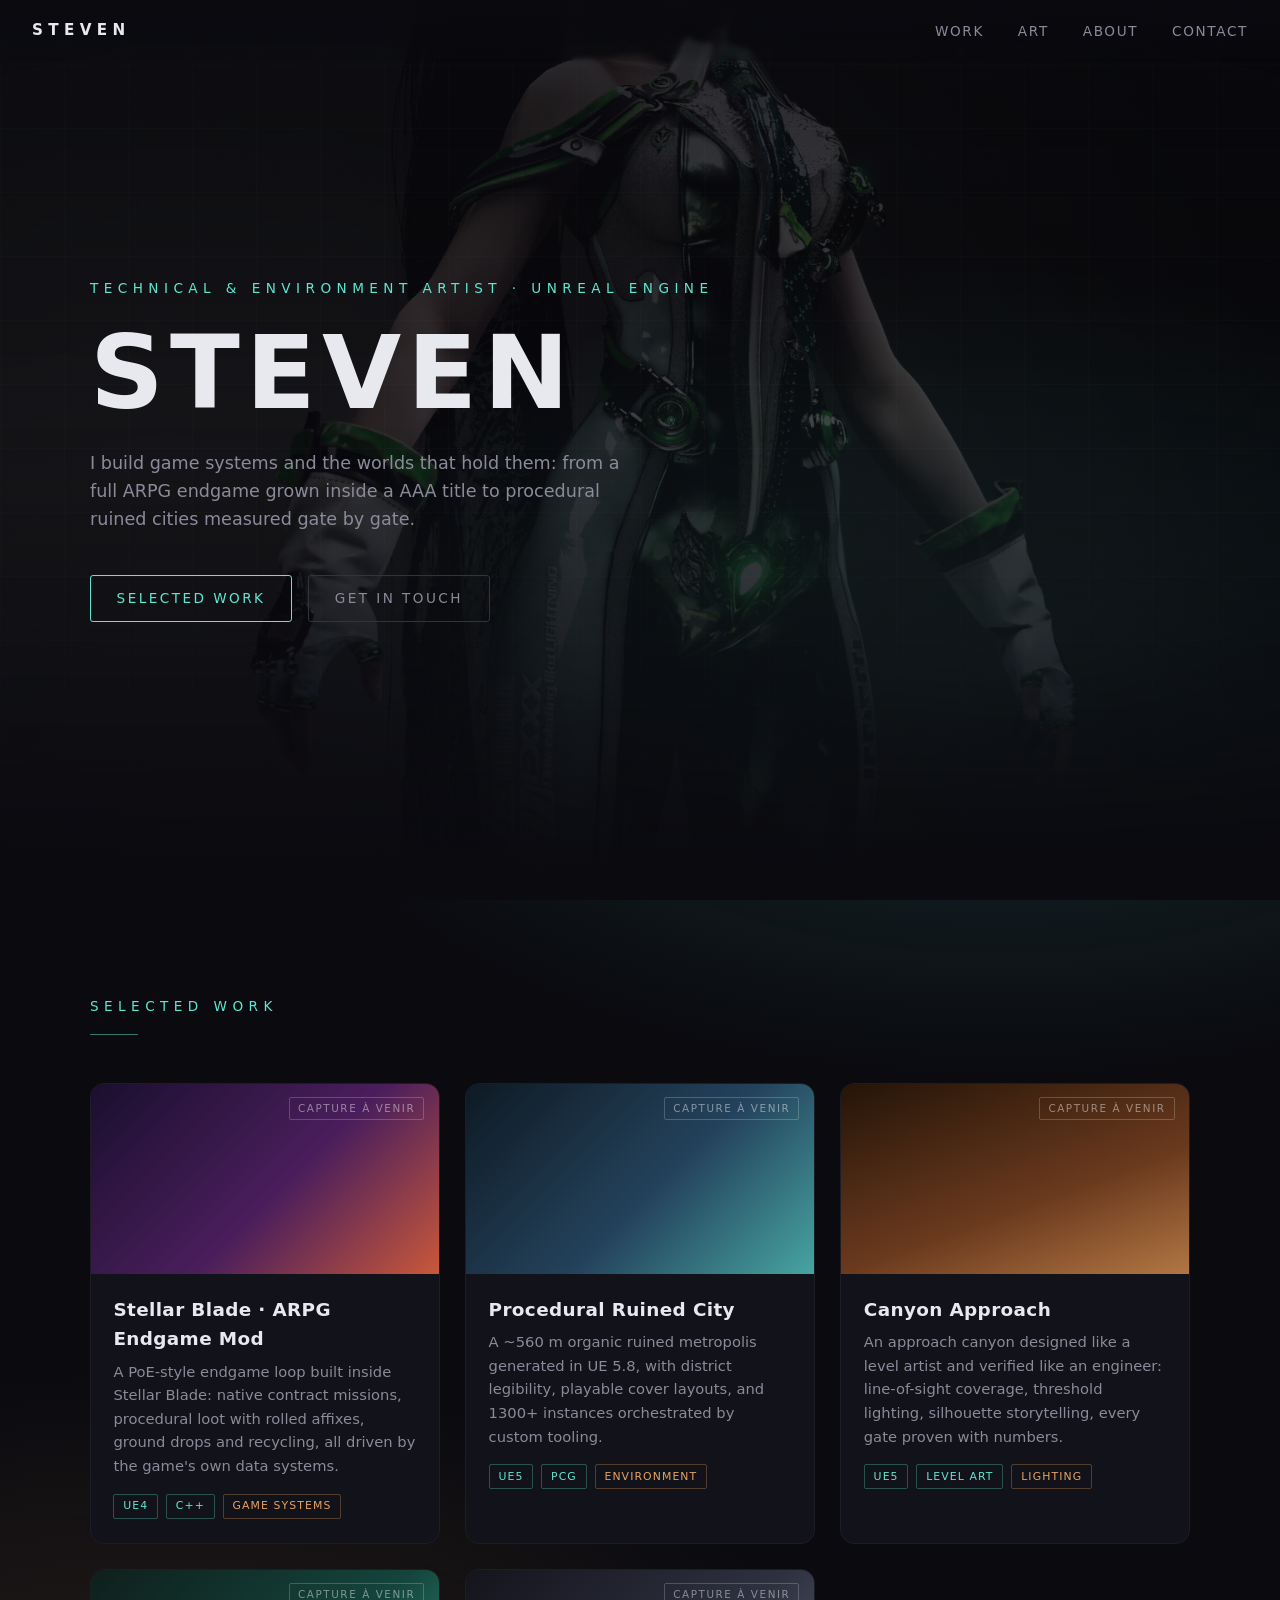
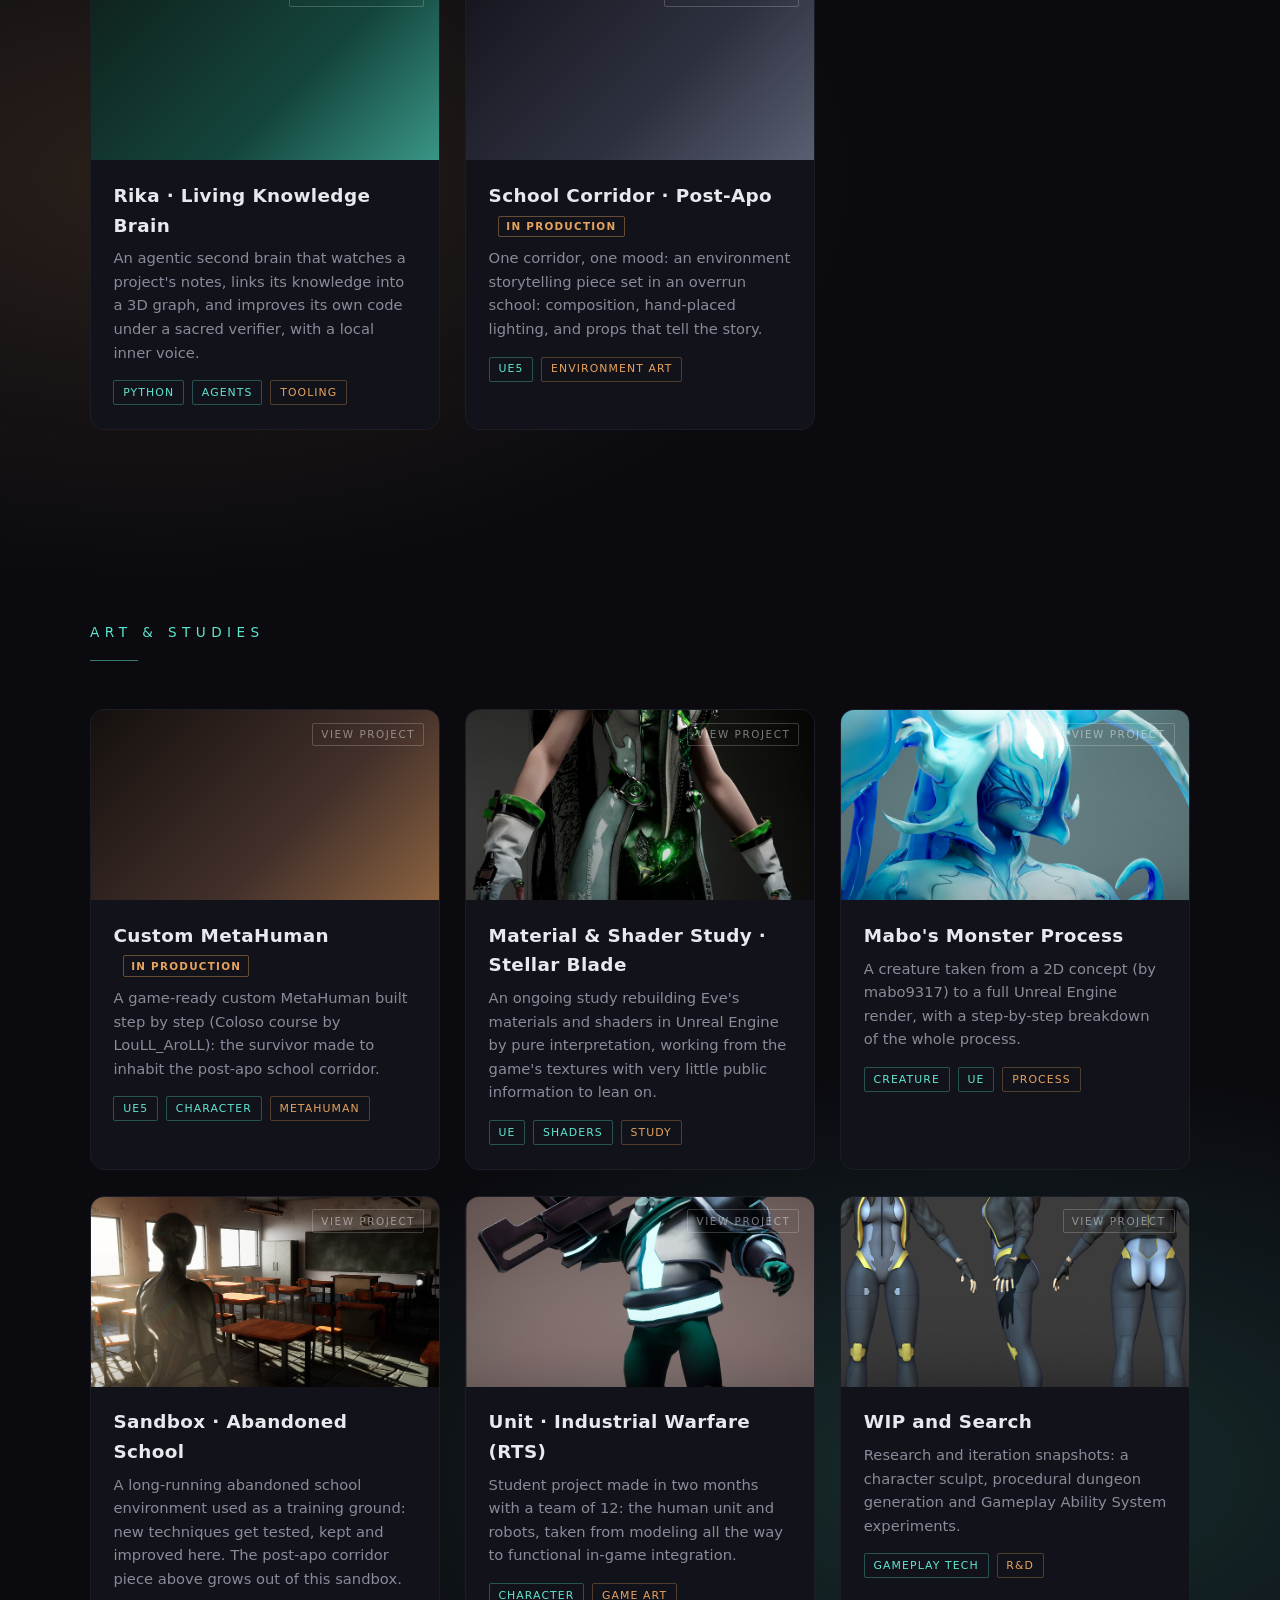
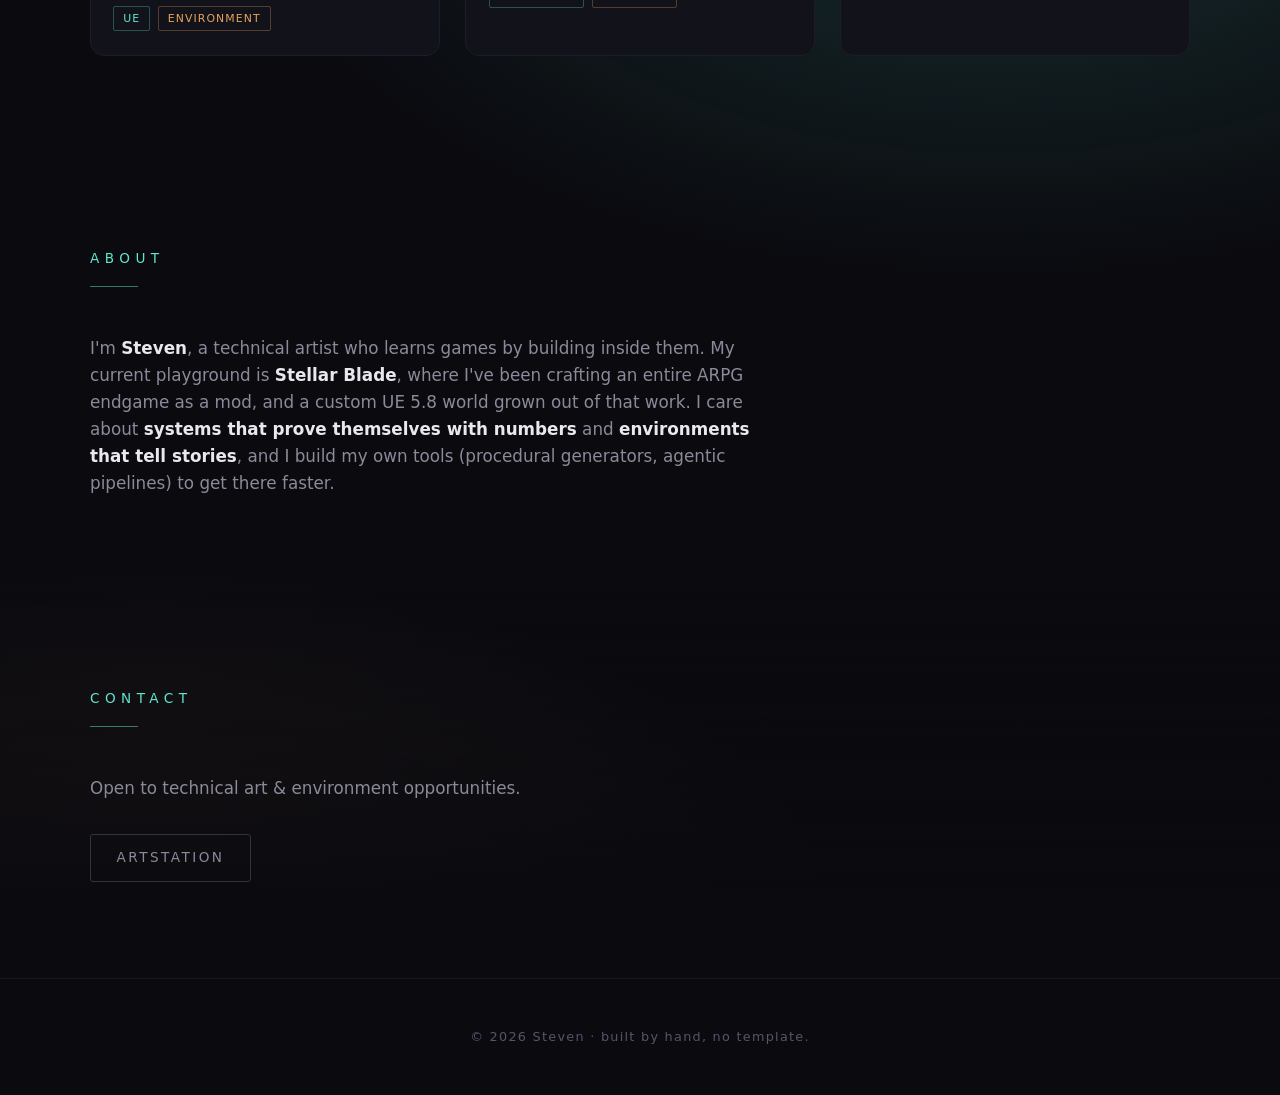
==== commit 7f39c948: "post custom-metahuman : coquille (hero + plan + gabarits) + carte accueil" ====
--- a/index.html
+++ b/index.html
@@ -109,6 +109,16 @@
     <div class="section-title">Art &amp; Studies</div>
     <div class="grid">
 
+      <a class="card" href="work/custom-metahuman.html">
+        <div class="thumb t-metahuman"><span class="ph">View project</span></div>
+        <div class="body">
+          <h3>Custom MetaHuman <span class="wip">In production</span></h3>
+          <p>A game-ready custom MetaHuman built step by step (Coloso course by
+             LouLL_AroLL): the survivor made to inhabit the post-apo school corridor.</p>
+          <div class="tags"><span class="tag">UE5</span><span class="tag">Character</span><span class="tag warm">MetaHuman</span></div>
+        </div>
+      </a>
+
       <a class="card" href="work/material-shader-study.html">
         <div class="thumb"><img src="assets/as-shader.jpg" alt="Material and shader study on Eve from Stellar Blade"><span class="ph">View project</span></div>
         <div class="body">
--- a/theme/theme.css
+++ b/theme/theme.css
@@ -201,6 +201,7 @@
 .t-canyon  { background: linear-gradient(160deg, #241408 0%, #6b3a1e 60%, var(--accent-2) 130%); } /* PLACEHOLDER */
 .t-rika    { background: linear-gradient(135deg, #0f1f1c 0%, #14453c 60%, var(--accent) 140%); } /* PLACEHOLDER */
 .t-corridor{ background: linear-gradient(135deg, #14141c 0%, #2e3140 60%, #7a8296 130%); } /* PLACEHOLDER */
+.t-metahuman{ background: linear-gradient(135deg, #14100e 0%, #43302a 60%, var(--accent-2) 150%); } /* PLACEHOLDER */
 .card .body { padding: 1.3rem 1.4rem 1.5rem; }
 .card h3 { font-size: 1.15rem; letter-spacing: .02em; margin-bottom: .4rem; }
 .card p  { color: var(--ink-dim); font-size: .92rem; }
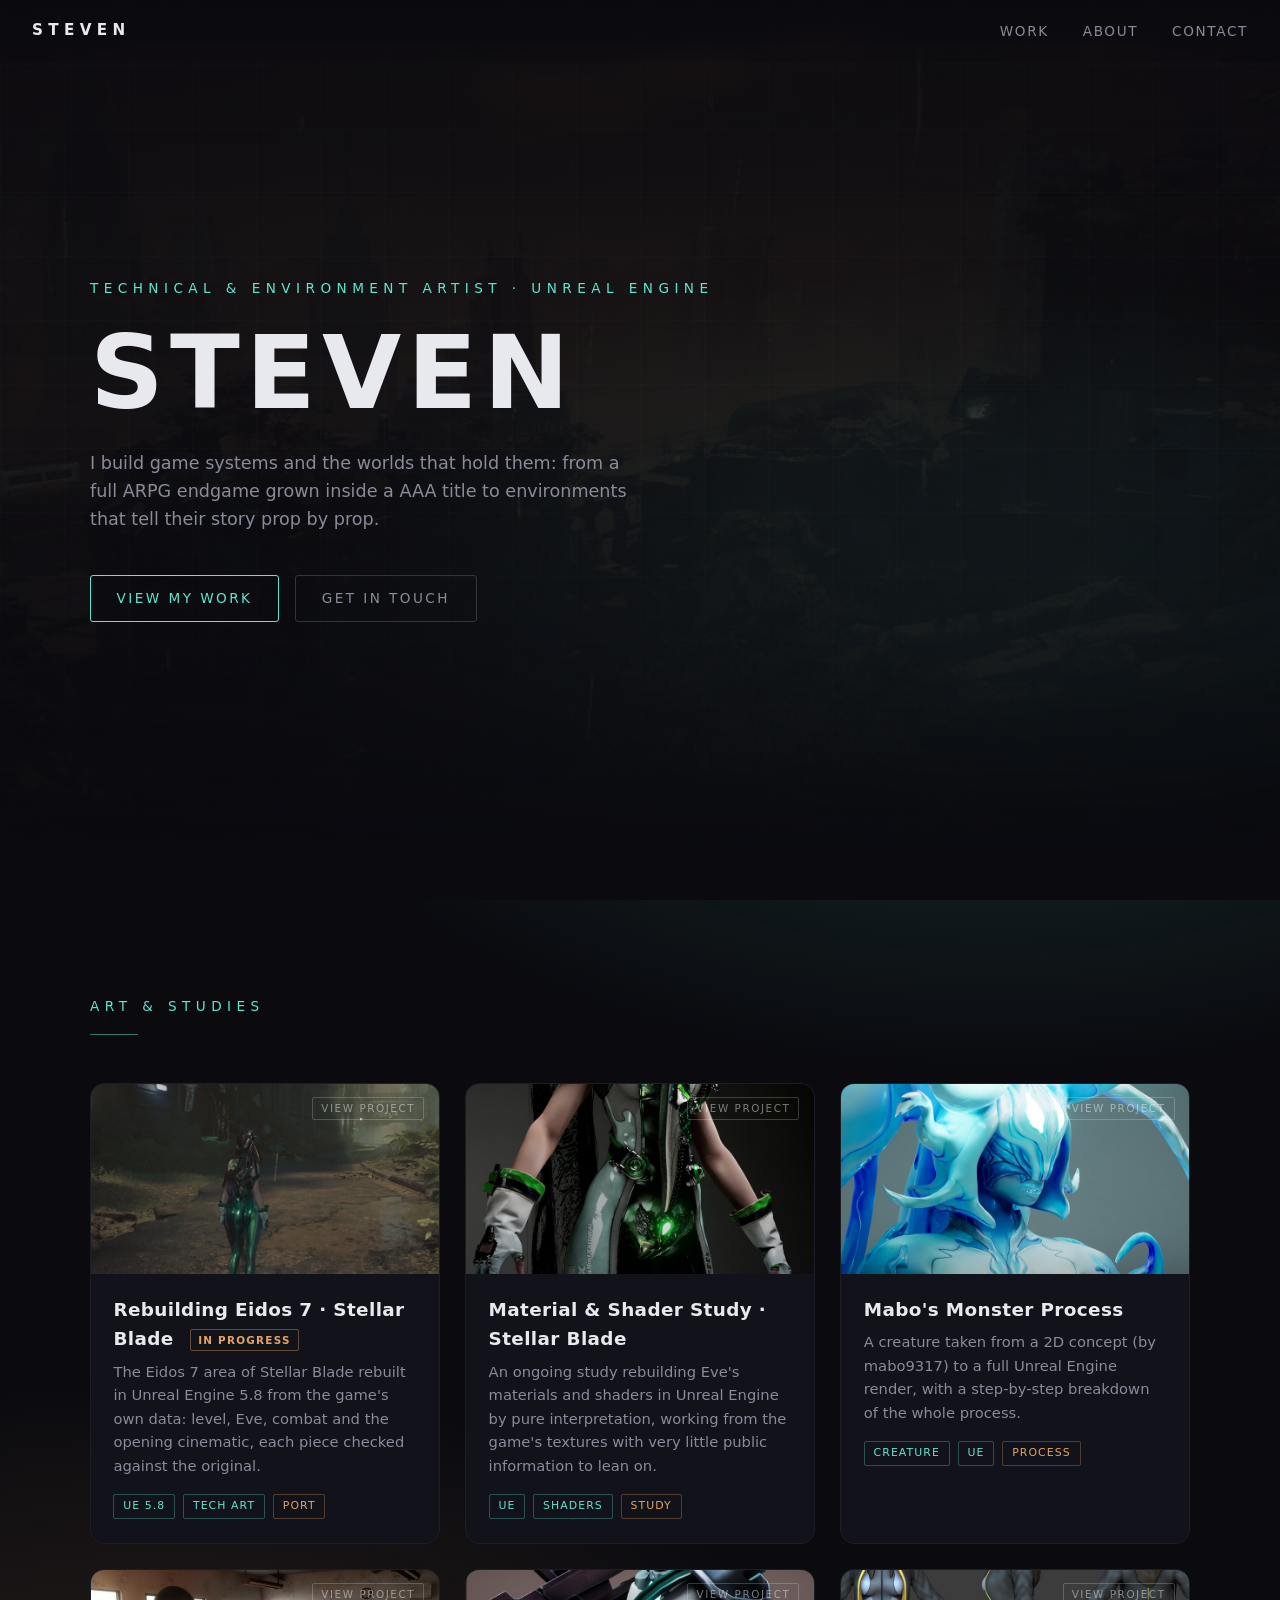
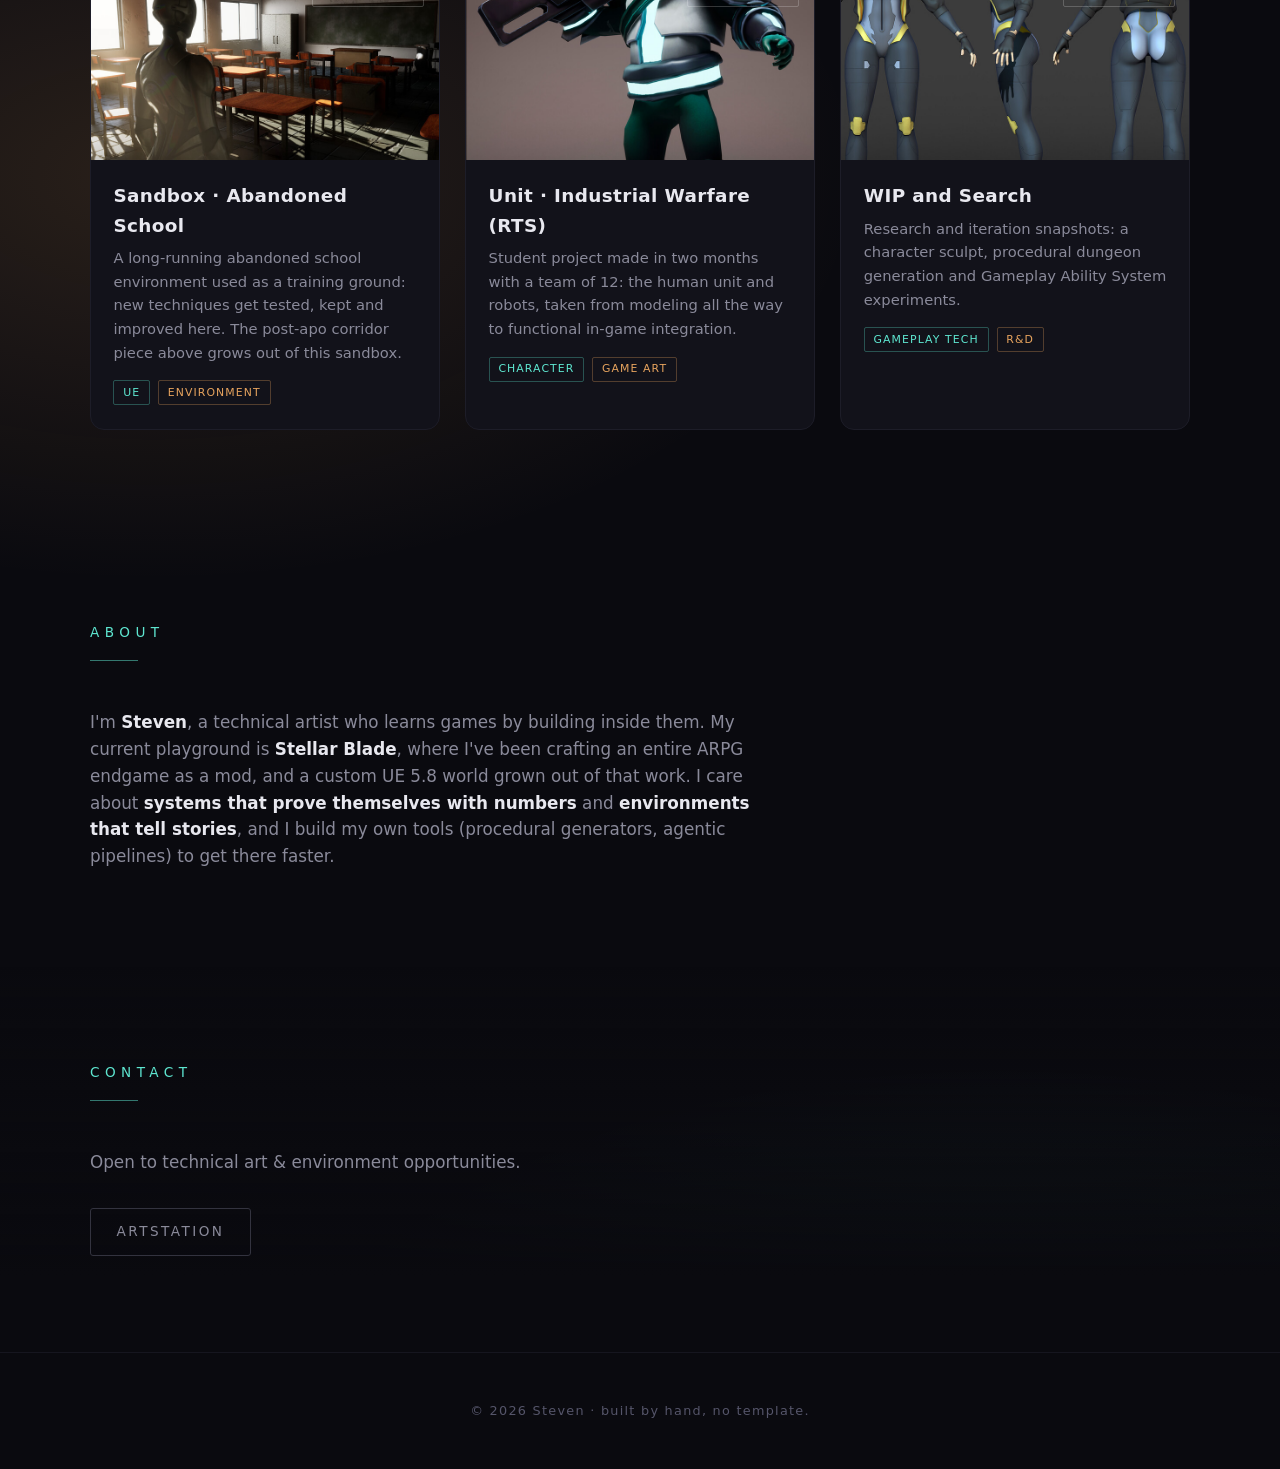
==== commit d8a7a49e: "post Rebuilding Eidos 7 (Stellar Blade) + Realistic Character retire (brouillon) + retouches du 01/0" ====
--- a/index.html
+++ b/index.html
@@ -7,7 +7,7 @@
      Retirer cette ligne (ici + dans work/*.html) le jour où on veut être indexé. -->
 <meta name="robots" content="noindex, nofollow">
 <title>Steven · Technical & Environment Artist</title>
-<meta name="description" content="Steven, technical artist building game systems and worlds in Unreal Engine. Procedural cities, ARPG endgame systems, environment storytelling.">
+<meta name="description" content="Steven, technical artist building game systems and worlds in Unreal Engine. ARPG endgame systems, character art, environment storytelling.">
 <!-- Design system : la DA vit dans theme/tokens.css, les composants dans theme/theme.css.
      Doc : docs/THEME.md — cette page ne porte plus AUCUN style. -->
 <link rel="stylesheet" href="theme/tokens.css">
@@ -18,8 +18,7 @@
 <nav class="nav-home">
   <div class="logo">Steven</div>
   <div class="links">
-    <a href="#work">Work</a>
-    <a href="#art">Art</a>
+    <a href="#art">Work</a>
     <a href="#about">About</a>
     <a href="#contact">Contact</a>
   </div>
@@ -32,90 +31,28 @@
     <h1>Steven</h1>
     <p class="hero-sub">
       I build game systems and the worlds that hold them: from a full ARPG endgame
-      grown inside a AAA title to procedural ruined cities measured gate by gate.
+      grown inside a AAA title to environments that tell their story prop by prop.
     </p>
     <div class="hero-cta">
-      <a class="btn" href="#work">Selected Work</a>
+      <a class="btn" href="#art">View my work</a>
       <a class="btn ghost" href="#contact">Get in touch</a>
     </div>
   </div>
 </header>
-
-<section id="work">
-  <div class="inner">
-    <div class="section-title">Selected Work</div>
-    <div class="grid">
-
-      <div class="card">
-        <div class="thumb t-arpg"><span class="ph">capture à venir</span></div>
-        <div class="body">
-          <h3>Stellar Blade · ARPG Endgame Mod</h3>
-          <p>A PoE-style endgame loop built inside Stellar Blade: native contract missions,
-             procedural loot with rolled affixes, ground drops and recycling, all driven
-             by the game's own data systems.</p>
-          <div class="tags"><span class="tag">UE4</span><span class="tag">C++</span><span class="tag warm">Game Systems</span></div>
-        </div>
-      </div>
-
-      <div class="card">
-        <div class="thumb t-city"><span class="ph">capture à venir</span></div>
-        <div class="body">
-          <h3>Procedural Ruined City</h3>
-          <p>A ~560&nbsp;m organic ruined metropolis generated in UE&nbsp;5.8, with district
-             legibility, playable cover layouts, and 1300+ instances orchestrated by
-             custom tooling.</p>
-          <div class="tags"><span class="tag">UE5</span><span class="tag">PCG</span><span class="tag warm">Environment</span></div>
-        </div>
-      </div>
-
-      <div class="card">
-        <div class="thumb t-canyon"><span class="ph">capture à venir</span></div>
-        <div class="body">
-          <h3>Canyon Approach</h3>
-          <p>An approach canyon designed like a level artist and verified like an engineer:
-             line-of-sight coverage, threshold lighting, silhouette storytelling, every
-             gate proven with numbers.</p>
-          <div class="tags"><span class="tag">UE5</span><span class="tag">Level Art</span><span class="tag warm">Lighting</span></div>
-        </div>
-      </div>
-
-      <div class="card">
-        <div class="thumb t-rika"><span class="ph">capture à venir</span></div>
-        <div class="body">
-          <h3>Rika · Living Knowledge Brain</h3>
-          <p>An agentic second brain that watches a project's notes, links its knowledge
-             into a 3D graph, and improves its own code under a sacred verifier, with a
-             local inner voice.</p>
-          <div class="tags"><span class="tag">Python</span><span class="tag">Agents</span><span class="tag warm">Tooling</span></div>
-        </div>
-      </div>
-
-      <div class="card">
-        <div class="thumb t-corridor"><span class="ph">capture à venir</span></div>
-        <div class="body">
-          <h3>School Corridor · Post-Apo <span class="wip">In production</span></h3>
-          <p>One corridor, one mood: an environment storytelling piece set in an overrun
-             school: composition, hand-placed lighting, and props that tell the story.</p>
-          <div class="tags"><span class="tag">UE5</span><span class="tag warm">Environment Art</span></div>
-        </div>
-      </div>
-
-    </div>
-  </div>
-</section>
 
 <section id="art">
   <div class="inner">
     <div class="section-title">Art &amp; Studies</div>
     <div class="grid">
 
-      <a class="card" href="work/custom-metahuman.html">
-        <div class="thumb t-metahuman"><span class="ph">View project</span></div>
+      <a class="card" href="work/stellar-blade-eidos-port.html">
+        <div class="thumb"><img src="assets/as-stellar-blade-eidos-port.jpg" alt="Eve walking down an Eidos 7 street in the Unreal Engine 5.8 port"><span class="ph">View project</span></div>
         <div class="body">
-          <h3>Custom MetaHuman <span class="wip">In production</span></h3>
-          <p>A game-ready custom MetaHuman built step by step (Coloso course by
-             LouLL_AroLL): the survivor made to inhabit the post-apo school corridor.</p>
-          <div class="tags"><span class="tag">UE5</span><span class="tag">Character</span><span class="tag warm">MetaHuman</span></div>
+          <h3>Rebuilding Eidos 7 · Stellar Blade <span class="wip">In progress</span></h3>
+          <p>The Eidos 7 area of Stellar Blade rebuilt in Unreal Engine 5.8 from the
+             game's own data: level, Eve, combat and the opening cinematic, each piece
+             checked against the original.</p>
+          <div class="tags"><span class="tag">UE 5.8</span><span class="tag">Tech Art</span><span class="tag warm">Port</span></div>
         </div>
       </a>
 
@@ -208,6 +145,7 @@
 <script>
   // Donnée de page : les visuels du diaporama du hero (le comportement vit dans theme/site.js)
   window.HERO_SLIDES = [
+    'assets/stellar-blade-eidos-port/cover.webp',
     'assets/material-shader-study/01.webp',
     'assets/mabos-monster-process/01.jpg',
     'assets/sandbox-abandoned-school/03.jpg',
--- a/theme/theme.css
+++ b/theme/theme.css
@@ -195,13 +195,8 @@
   color: rgba(255,255,255,.45); border: 1px solid rgba(255,255,255,.2);
   padding: .15rem .5rem; border-radius: 2px;
 }
-/* vignettes provisoires « capture à venir » — à SUPPRIMER avec les vraies captures */
-.t-arpg    { background: linear-gradient(135deg, #1a0f2e 0%, #4a1e5c 55%, #c9583a 100%); } /* PLACEHOLDER */
-.t-city    { background: linear-gradient(135deg, #0e1a24 0%, #24425c 55%, var(--accent) 130%); } /* PLACEHOLDER */
-.t-canyon  { background: linear-gradient(160deg, #241408 0%, #6b3a1e 60%, var(--accent-2) 130%); } /* PLACEHOLDER */
-.t-rika    { background: linear-gradient(135deg, #0f1f1c 0%, #14453c 60%, var(--accent) 140%); } /* PLACEHOLDER */
-.t-corridor{ background: linear-gradient(135deg, #14141c 0%, #2e3140 60%, #7a8296 130%); } /* PLACEHOLDER */
-.t-metahuman{ background: linear-gradient(135deg, #14100e 0%, #43302a 60%, var(--accent-2) 150%); } /* PLACEHOLDER */
+/* vignette provisoire du post character (pas de miniature pour l'instant — demande Steven 01/09) */
+.t-character{ background: linear-gradient(135deg, #14100e 0%, #43302a 60%, var(--accent-2) 150%); } /* PLACEHOLDER */
 .card .body { padding: 1.3rem 1.4rem 1.5rem; }
 .card h3 { font-size: 1.15rem; letter-spacing: .02em; margin-bottom: .4rem; }
 .card p  { color: var(--ink-dim); font-size: .92rem; }
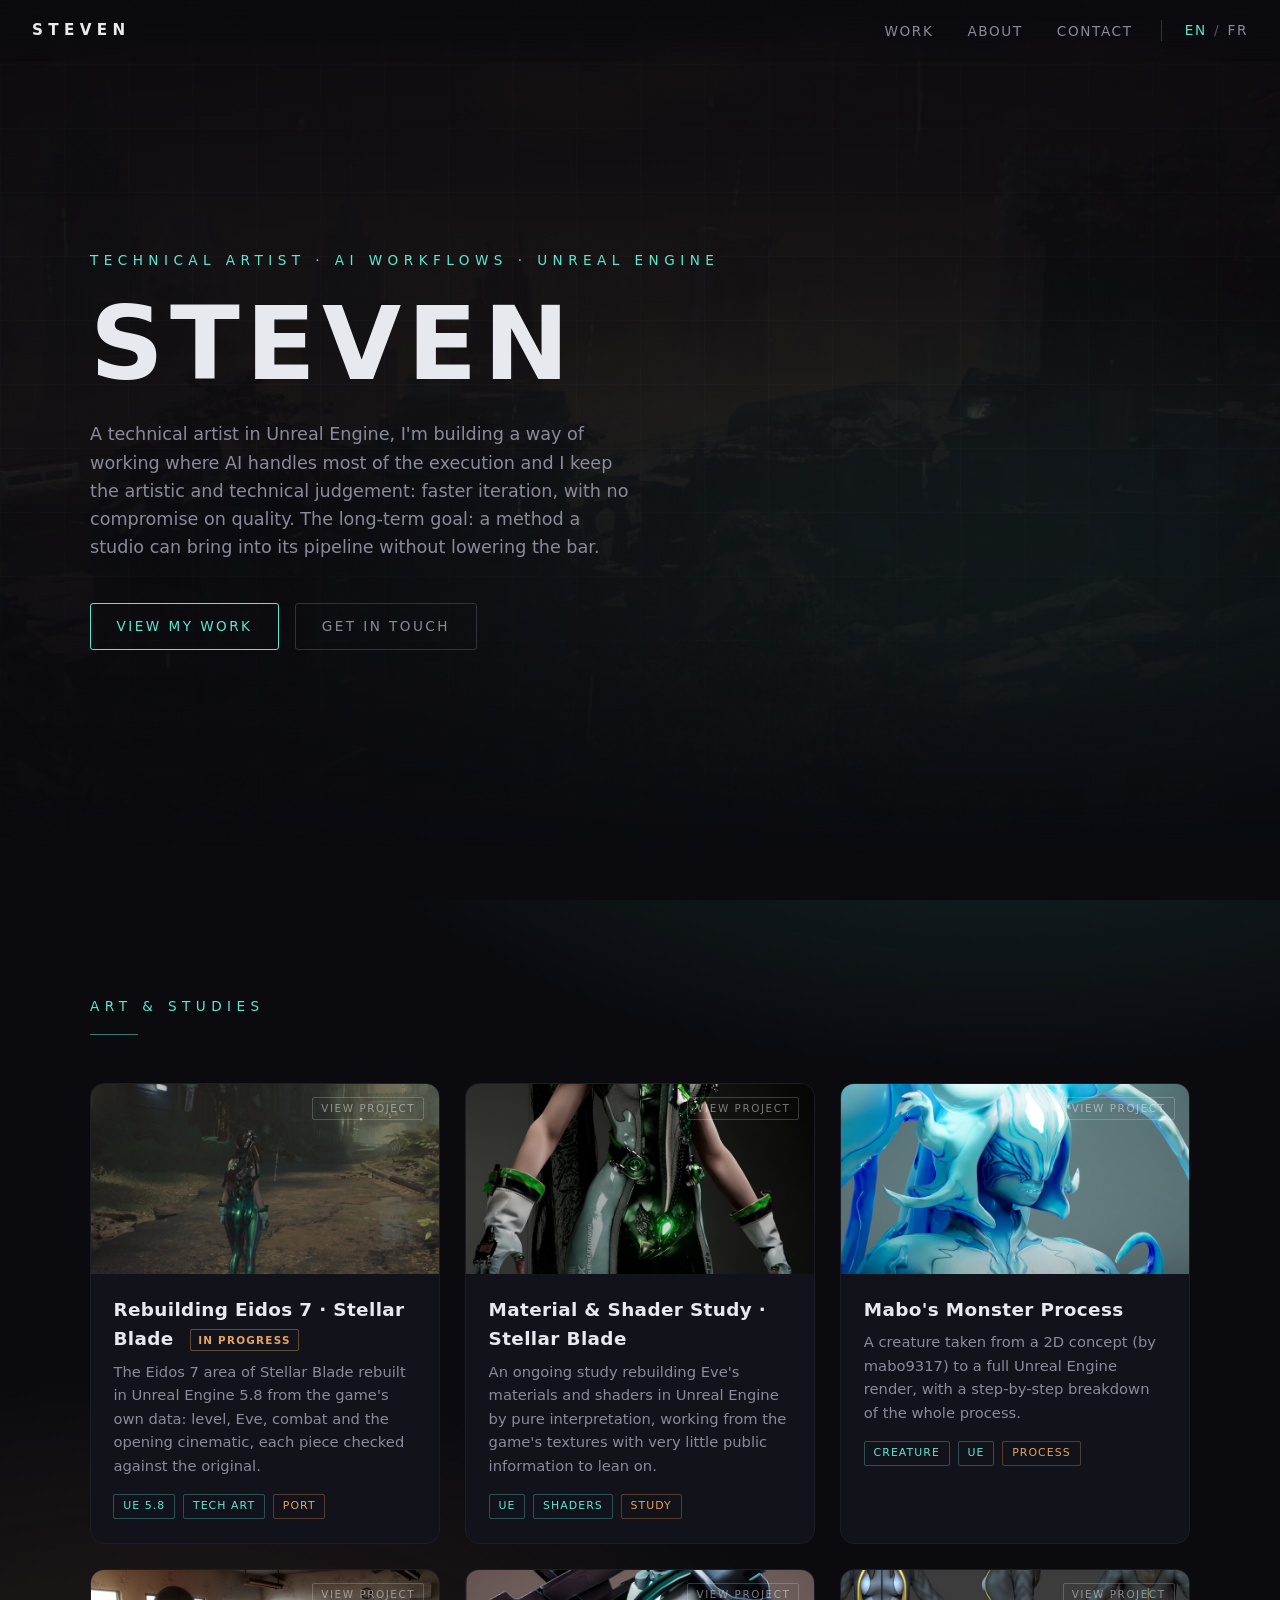
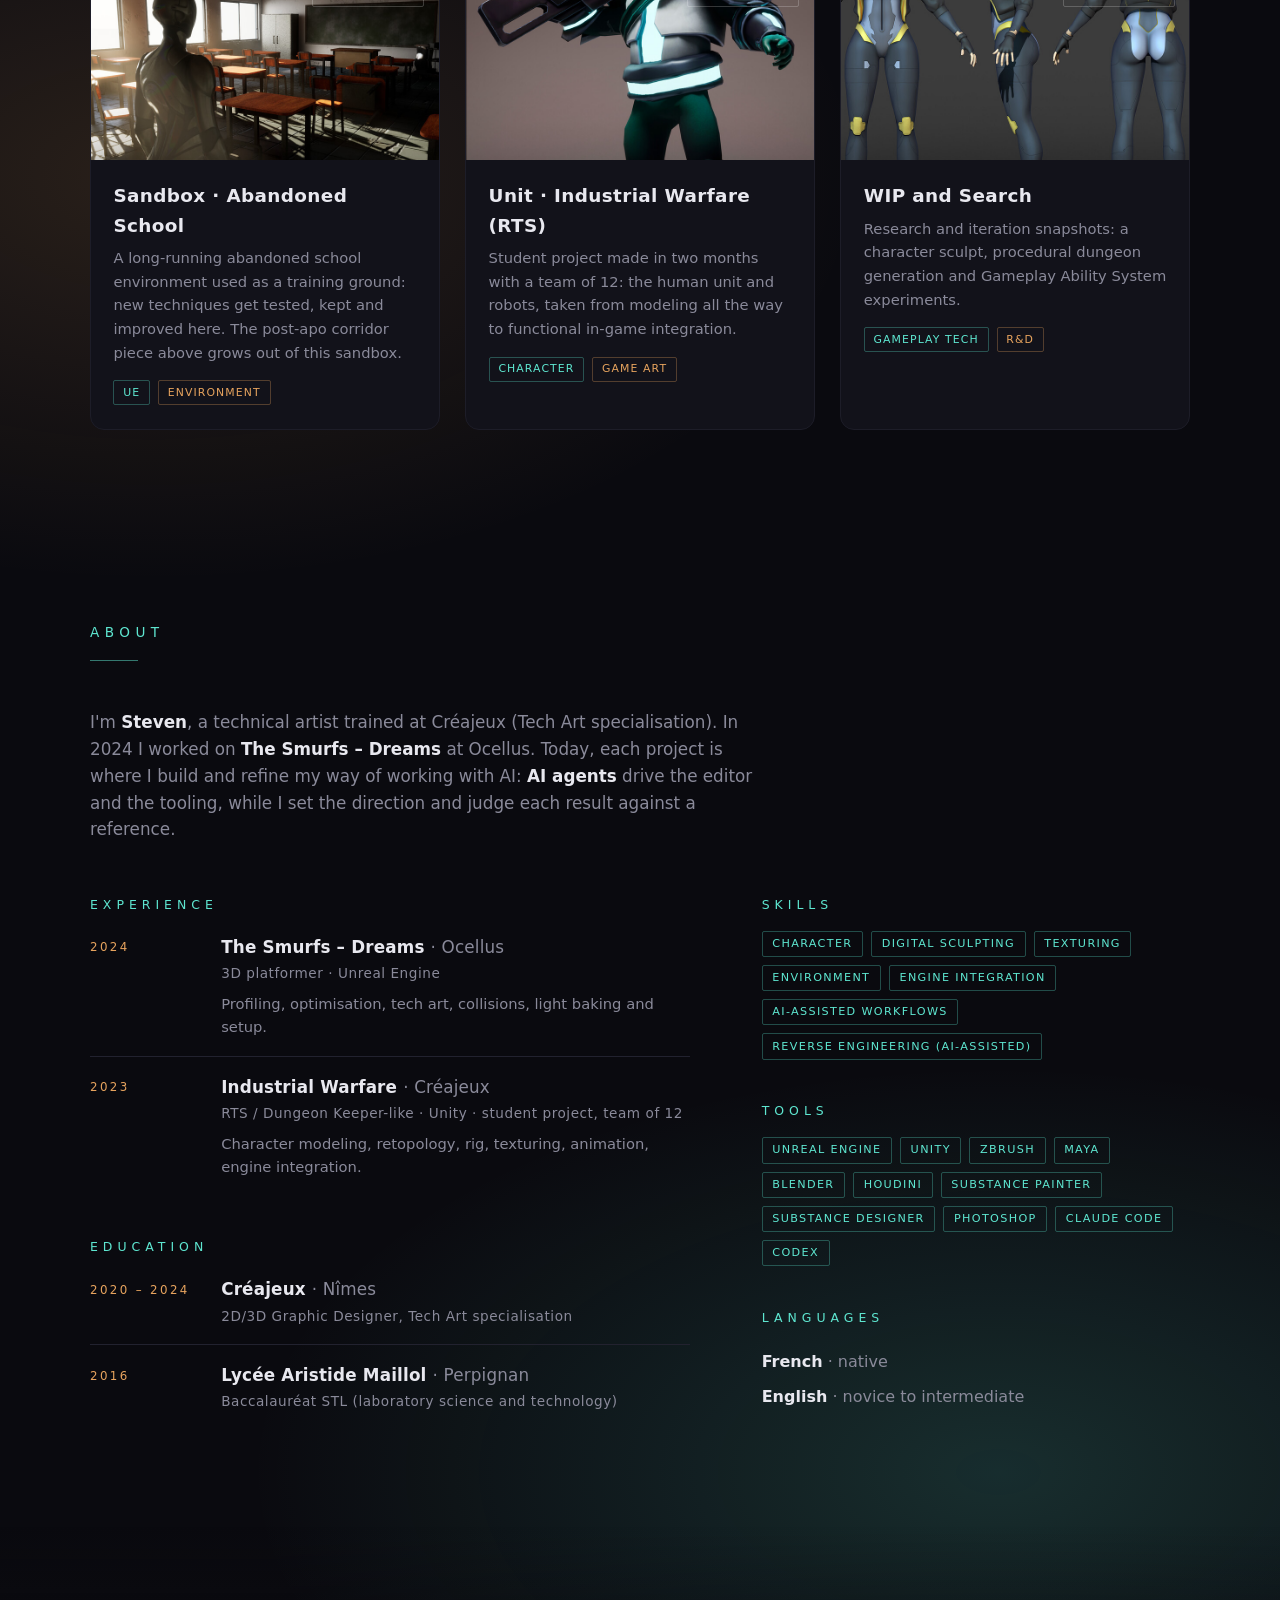
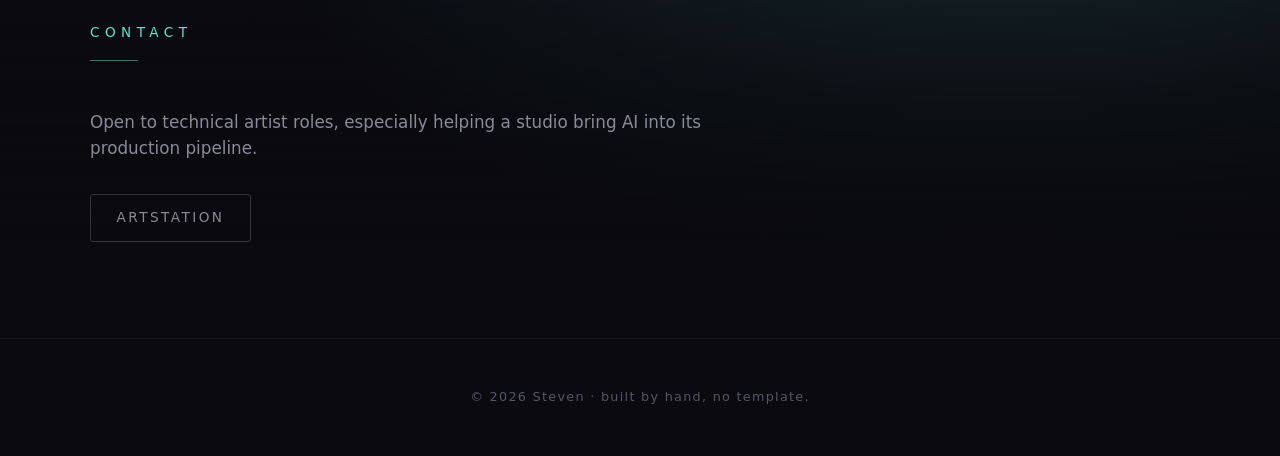
==== commit 255ea53a: "site bilingue EN/FR, accroche et parcours (CV), ligne Contact, nav mobile, video RTS Co-Authored-By:" ====
--- a/index.html
+++ b/index.html
@@ -6,20 +6,23 @@
 <!-- Hors moteurs de recherche tant que l'identité publique n'est pas tranchée.
      Retirer cette ligne (ici + dans work/*.html) le jour où on veut être indexé. -->
 <meta name="robots" content="noindex, nofollow">
-<title>Steven · Technical & Environment Artist</title>
-<meta name="description" content="Steven, technical artist building game systems and worlds in Unreal Engine. ARPG endgame systems, character art, environment storytelling.">
+<title data-fr="Steven · Technical Artist · Workflows IA">Steven · Technical Artist · AI Workflows</title>
+<meta name="description" content="Steven, technical artist working in Unreal Engine: materials, levels, characters and cinematics, built with AI-assisted, verification-driven workflows.">
 <!-- Design system : la DA vit dans theme/tokens.css, les composants dans theme/theme.css.
-     Doc : docs/THEME.md — cette page ne porte plus AUCUN style. -->
+     Doc : docs/THEME.md — cette page ne porte plus AUCUN style.
+     Bilingue EN/FR : theme/i18n.js + convention <span lang="en">…</span><span lang="fr">…</span>
+     (docs/GUIDE_POSTS.md §8). -->
 <link rel="stylesheet" href="theme/tokens.css">
 <link rel="stylesheet" href="theme/theme.css">
+<script src="theme/i18n.js"></script>
 </head>
 <body>
 
 <nav class="nav-home">
   <div class="logo">Steven</div>
   <div class="links">
-    <a href="#art">Work</a>
-    <a href="#about">About</a>
+    <a href="#art"><span lang="en">Work</span><span lang="fr">Projets</span></a>
+    <a href="#about"><span lang="en">About</span><span lang="fr">À propos</span></a>
     <a href="#contact">Contact</a>
   </div>
 </nav>
@@ -27,83 +30,104 @@
 <header class="hero-home">
   <div class="hero-slides" id="heroSlides" aria-hidden="true"></div>
   <div class="hero-inner">
-    <div class="hero-kicker">Technical &amp; Environment Artist · Unreal Engine</div>
+    <div class="hero-kicker"><span lang="en">Technical Artist · AI Workflows · Unreal Engine</span><span lang="fr">Technical Artist · Workflows IA · Unreal Engine</span></div>
     <h1>Steven</h1>
     <p class="hero-sub">
-      I build game systems and the worlds that hold them: from a full ARPG endgame
-      grown inside a AAA title to environments that tell their story prop by prop.
+      <span lang="en">A technical artist in Unreal Engine, I'm building a way of working where AI
+      handles most of the execution and I keep the artistic and technical judgement: faster
+      iteration, with no compromise on quality. The long-term goal: a method a studio can bring
+      into its pipeline without lowering the bar.</span>
+      <span lang="fr">Technical artist sur Unreal Engine, je construis une façon de travailler où l'IA
+      prend en charge le gros de l'exécution et où je garde le jugement artistique et technique&nbsp;:
+      itérer plus vite, sans rien lâcher sur la qualité. Le but, à terme&nbsp;: une méthode qu'un studio
+      puisse intégrer à son pipeline sans baisser son niveau d'exigence.</span>
     </p>
     <div class="hero-cta">
-      <a class="btn" href="#art">View my work</a>
-      <a class="btn ghost" href="#contact">Get in touch</a>
+      <a class="btn" href="#art"><span lang="en">View my work</span><span lang="fr">Voir mes projets</span></a>
+      <a class="btn ghost" href="#contact"><span lang="en">Get in touch</span><span lang="fr">Me contacter</span></a>
     </div>
   </div>
 </header>
 
 <section id="art">
   <div class="inner">
-    <div class="section-title">Art &amp; Studies</div>
+    <div class="section-title"><span lang="en">Art &amp; Studies</span><span lang="fr">Art &amp; études</span></div>
     <div class="grid">
 
       <a class="card" href="work/stellar-blade-eidos-port.html">
-        <div class="thumb"><img src="assets/as-stellar-blade-eidos-port.jpg" alt="Eve walking down an Eidos 7 street in the Unreal Engine 5.8 port"><span class="ph">View project</span></div>
-        <div class="body">
-          <h3>Rebuilding Eidos 7 · Stellar Blade <span class="wip">In progress</span></h3>
-          <p>The Eidos 7 area of Stellar Blade rebuilt in Unreal Engine 5.8 from the
+        <div class="thumb"><img src="assets/as-stellar-blade-eidos-port.jpg" alt="Eve walking down an Eidos 7 street in the Unreal Engine 5.8 port" data-fr-alt="Eve marchant dans une rue d'Eidos 7, dans le portage sous Unreal Engine 5.8"><span class="ph"><span lang="en">View project</span><span lang="fr">Voir le projet</span></span></div>
+        <div class="body">
+          <h3><span lang="en">Rebuilding Eidos 7 · Stellar Blade</span><span lang="fr">Reconstruire Eidos 7 · Stellar Blade</span> <span class="wip"><span lang="en">In progress</span><span lang="fr">En cours</span></span></h3>
+          <p><span lang="en">The Eidos 7 area of Stellar Blade rebuilt in Unreal Engine 5.8 from the
              game's own data: level, Eve, combat and the opening cinematic, each piece
-             checked against the original.</p>
-          <div class="tags"><span class="tag">UE 5.8</span><span class="tag">Tech Art</span><span class="tag warm">Port</span></div>
+             checked against the original.</span>
+             <span lang="fr">La zone d'Eidos 7 de Stellar Blade reconstruite dans Unreal Engine 5.8 à partir
+             des données du jeu lui-même&nbsp;: niveau, Eve, combat et cinématique d'ouverture, chaque
+             élément vérifié face à l'original.</span></p>
+          <div class="tags"><span class="tag">UE 5.8</span><span class="tag">Tech Art</span><span class="tag warm"><span lang="en">Port</span><span lang="fr">Portage</span></span></div>
         </div>
       </a>
 
       <a class="card" href="work/material-shader-study.html">
-        <div class="thumb"><img src="assets/as-shader.jpg" alt="Material and shader study on Eve from Stellar Blade"><span class="ph">View project</span></div>
-        <div class="body">
-          <h3>Material &amp; Shader Study · Stellar Blade</h3>
-          <p>An ongoing study rebuilding Eve's materials and shaders in Unreal Engine by
+        <div class="thumb"><img src="assets/as-shader.jpg" alt="Material and shader study on Eve from Stellar Blade" data-fr-alt="Étude de matériaux et de shaders sur Eve, de Stellar Blade"><span class="ph"><span lang="en">View project</span><span lang="fr">Voir le projet</span></span></div>
+        <div class="body">
+          <h3><span lang="en">Material &amp; Shader Study · Stellar Blade</span><span lang="fr">Étude de matériaux et de shaders · Stellar Blade</span></h3>
+          <p><span lang="en">An ongoing study rebuilding Eve's materials and shaders in Unreal Engine by
              pure interpretation, working from the game's textures with very little
-             public information to lean on.</p>
-          <div class="tags"><span class="tag">UE</span><span class="tag">Shaders</span><span class="tag warm">Study</span></div>
+             public information to lean on.</span>
+             <span lang="fr">Une étude en cours qui reconstruit les matériaux et les shaders d'Eve dans
+             Unreal Engine par pure interprétation, à partir des textures du jeu et avec très peu
+             d'informations publiques sur lesquelles s'appuyer.</span></p>
+          <div class="tags"><span class="tag">UE</span><span class="tag">Shaders</span><span class="tag warm"><span lang="en">Study</span><span lang="fr">Étude</span></span></div>
         </div>
       </a>
 
       <a class="card" href="work/mabos-monster-process.html">
-        <div class="thumb"><img src="assets/as-monster.jpg" alt="Mabo's monster rendered in Unreal Engine"><span class="ph">View project</span></div>
-        <div class="body">
-          <h3>Mabo's Monster Process</h3>
-          <p>A creature taken from a 2D concept (by mabo9317) to a full Unreal Engine
-             render, with a step-by-step breakdown of the whole process.</p>
-          <div class="tags"><span class="tag">Creature</span><span class="tag">UE</span><span class="tag warm">Process</span></div>
+        <div class="thumb"><img src="assets/as-monster.jpg" alt="Mabo's monster rendered in Unreal Engine" data-fr-alt="Le monstre de Mabo, rendu dans Unreal Engine"><span class="ph"><span lang="en">View project</span><span lang="fr">Voir le projet</span></span></div>
+        <div class="body">
+          <h3><span lang="en">Mabo's Monster Process</span><span lang="fr">Le monstre de Mabo · Process</span></h3>
+          <p><span lang="en">A creature taken from a 2D concept (by mabo9317) to a full Unreal Engine
+             render, with a step-by-step breakdown of the whole process.</span>
+             <span lang="fr">Une créature menée d'un concept 2D (de mabo9317) jusqu'à un rendu complet dans
+             Unreal Engine, avec le détail de chaque étape du process.</span></p>
+          <div class="tags"><span class="tag"><span lang="en">Creature</span><span lang="fr">Créature</span></span><span class="tag">UE</span><span class="tag warm">Process</span></div>
         </div>
       </a>
 
       <a class="card" href="work/sandbox-abandoned-school.html">
-        <div class="thumb"><img src="assets/as-school.jpg" alt="Abandoned school sandbox environment"><span class="ph">View project</span></div>
-        <div class="body">
-          <h3>Sandbox · Abandoned School</h3>
-          <p>A long-running abandoned school environment used as a training ground:
+        <div class="thumb"><img src="assets/as-school.jpg" alt="Abandoned school sandbox environment" data-fr-alt="Environnement sandbox de l'école abandonnée"><span class="ph"><span lang="en">View project</span><span lang="fr">Voir le projet</span></span></div>
+        <div class="body">
+          <h3><span lang="en">Sandbox · Abandoned School</span><span lang="fr">Sandbox · École abandonnée</span></h3>
+          <p><span lang="en">A long-running abandoned school environment used as a training ground:
              new techniques get tested, kept and improved here. The post-apo corridor
-             piece above grows out of this sandbox.</p>
-          <div class="tags"><span class="tag">UE</span><span class="tag warm">Environment</span></div>
+             piece above grows out of this sandbox.</span>
+             <span lang="fr">Un environnement d'école abandonnée au long cours, qui me sert de terrain
+             d'entraînement&nbsp;: les nouvelles techniques y sont testées, gardées et améliorées. La
+             pièce du couloir post-apo, plus haut, est née de cette sandbox.</span></p>
+          <div class="tags"><span class="tag">UE</span><span class="tag warm"><span lang="en">Environment</span><span lang="fr">Environnement</span></span></div>
         </div>
       </a>
 
       <a class="card" href="work/unit-industrial-warfare.html">
-        <div class="thumb"><img src="assets/as-rts.jpg" alt="Human unit from the RTS game Industrial Warfare"><span class="ph">View project</span></div>
-        <div class="body">
-          <h3>Unit · Industrial Warfare (RTS)</h3>
-          <p>Student project made in two months with a team of 12: the human unit and
-             robots, taken from modeling all the way to functional in-game integration.</p>
-          <div class="tags"><span class="tag">Character</span><span class="tag warm">Game Art</span></div>
+        <div class="thumb"><img src="assets/as-rts.jpg" alt="Human unit from the RTS game Industrial Warfare" data-fr-alt="Unité humaine du jeu de stratégie (RTS) Industrial Warfare"><span class="ph"><span lang="en">View project</span><span lang="fr">Voir le projet</span></span></div>
+        <div class="body">
+          <h3><span lang="en">Unit · Industrial Warfare (RTS)</span><span lang="fr">Unité · Industrial Warfare (RTS)</span></h3>
+          <p><span lang="en">Student project made in two months with a team of 12: the human unit and
+             robots, taken from modeling all the way to functional in-game integration.</span>
+             <span lang="fr">Projet étudiant réalisé en deux mois dans une équipe de 12&nbsp;: l'unité humaine
+             et les robots, de la modélisation jusqu'à l'intégration fonctionnelle en jeu.</span></p>
+          <div class="tags"><span class="tag"><span lang="en">Character</span><span lang="fr">Personnage</span></span><span class="tag warm">Game Art</span></div>
         </div>
       </a>
 
       <a class="card" href="work/wip-and-search.html">
-        <div class="thumb"><img src="assets/as-search.jpg" alt="Look development and research work in progress"><span class="ph">View project</span></div>
-        <div class="body">
-          <h3>WIP and Search</h3>
-          <p>Research and iteration snapshots: a character sculpt, procedural dungeon
-             generation and Gameplay Ability System experiments.</p>
+        <div class="thumb"><img src="assets/as-search.jpg" alt="Look development and research work in progress" data-fr-alt="Travaux de look development et de recherche en cours"><span class="ph"><span lang="en">View project</span><span lang="fr">Voir le projet</span></span></div>
+        <div class="body">
+          <h3><span lang="en">WIP and Search</span><span lang="fr">WIP et recherches</span></h3>
+          <p><span lang="en">Research and iteration snapshots: a character sculpt, procedural dungeon
+             generation and Gameplay Ability System experiments.</span>
+             <span lang="fr">Instantanés de recherche et d'itération&nbsp;: une sculpture de personnage, de la
+             génération procédurale de donjons et des expériences avec le Gameplay Ability System.</span></p>
           <div class="tags"><span class="tag">Gameplay Tech</span><span class="tag warm">R&amp;D</span></div>
         </div>
       </a>
@@ -114,22 +138,100 @@
 
 <section id="about">
   <div class="inner">
-    <div class="section-title">About</div>
+    <div class="section-title"><span lang="en">About</span><span lang="fr">À propos</span></div>
+    <!-- Parcours façon CV, d'après le CV PDF du 07/10/2026, adapté au site : prénom seul, sans téléphone /
+         email / ville / photo. Styles : theme.css §6 .cv -->
     <p class="about-text">
-      I'm <strong>Steven</strong>, a technical artist who learns games by building
-      inside them. My current playground is <strong>Stellar Blade</strong>, where I've been
-      crafting an entire ARPG endgame as a mod, and a custom UE&nbsp;5.8 world grown out of
-      that work. I care about <strong>systems that prove themselves with numbers</strong>
-      and <strong>environments that tell stories</strong>, and I build my own tools
-      (procedural generators, agentic pipelines) to get there faster.
+      <span lang="en">I'm <strong>Steven</strong>, a technical artist trained at Créajeux (Tech Art
+      specialisation). In 2024 I worked on <strong>The Smurfs – Dreams</strong> at Ocellus. Today, each
+      project is where I build and refine my way of working with AI: <strong>AI agents</strong> drive
+      the editor and the tooling, while I set the direction and judge each result against a reference.</span>
+      <span lang="fr">Je suis <strong>Steven</strong>, technical artist formé à Créajeux (spécialité Tech
+      Art). En 2024, j'ai travaillé sur <strong>Les Schtroumpfs&nbsp;: L'Épopée des rêves</strong> chez
+      Ocellus. Aujourd'hui, chaque projet me sert à construire et affiner ma façon de travailler avec
+      l'IA&nbsp;: des <strong>agents IA</strong> pilotent l'éditeur et les outils, tandis que je fixe la
+      direction et juge chaque résultat face à une référence.</span>
     </p>
+
+    <div class="cv">
+      <div class="cv-col">
+        <div class="cv-block">
+          <h3 class="cv-h"><span lang="en">Experience</span><span lang="fr">Expérience</span></h3>
+          <div class="cv-item">
+            <div class="cv-when">2024</div>
+            <div class="cv-what">
+              <h4><span lang="en">The Smurfs – Dreams</span><span lang="fr">Les Schtroumpfs&nbsp;: L'Épopée des rêves</span> <span class="cv-org">· Ocellus</span></h4>
+              <div class="cv-sub"><span lang="en">3D platformer · Unreal Engine</span><span lang="fr">Jeu de plateforme 3D · Unreal Engine</span></div>
+              <p><span lang="en">Profiling, optimisation, tech art, collisions, light baking and setup.</span><span lang="fr">Profiling, optimisation, tech art, collisions, bake et réglage des lumières.</span></p>
+            </div>
+          </div>
+          <div class="cv-item">
+            <div class="cv-when">2023</div>
+            <div class="cv-what">
+              <h4><a href="work/unit-industrial-warfare.html">Industrial Warfare</a> <span class="cv-org">· Créajeux</span></h4>
+              <div class="cv-sub"><span lang="en">RTS / Dungeon Keeper-like · Unity · student project, team of 12</span><span lang="fr">RTS façon Dungeon Keeper · Unity · projet étudiant, équipe de 12</span></div>
+              <p><span lang="en">Character modeling, retopology, rig, texturing, animation, engine integration.</span><span lang="fr">Modélisation de personnages, retopologie, rig, texture, animation, intégration moteur.</span></p>
+            </div>
+          </div>
+        </div>
+        <div class="cv-block">
+          <h3 class="cv-h"><span lang="en">Education</span><span lang="fr">Formation</span></h3>
+          <div class="cv-item">
+            <div class="cv-when">2020 – 2024</div>
+            <div class="cv-what">
+              <h4>Créajeux <span class="cv-org">· Nîmes</span></h4>
+              <div class="cv-sub"><span lang="en">2D/3D Graphic Designer, Tech Art specialisation</span><span lang="fr">Graphiste 2D/3D, spécialité Tech Art</span></div>
+            </div>
+          </div>
+          <div class="cv-item">
+            <div class="cv-when">2016</div>
+            <div class="cv-what">
+              <h4>Lycée Aristide Maillol <span class="cv-org">· Perpignan</span></h4>
+              <div class="cv-sub"><span lang="en">Baccalauréat STL (laboratory science and technology)</span><span lang="fr">Bac STL (sciences et technologies de laboratoire)</span></div>
+            </div>
+          </div>
+        </div>
+      </div>
+
+      <div class="cv-col">
+        <div class="cv-block">
+          <h3 class="cv-h"><span lang="en">Skills</span><span lang="fr">Compétences</span></h3>
+          <div class="chips">
+            <span class="chip"><span lang="en">Character</span><span lang="fr">Personnage</span></span>
+            <span class="chip"><span lang="en">Digital sculpting</span><span lang="fr">Sculpture numérique</span></span>
+            <span class="chip">Texturing</span>
+            <span class="chip"><span lang="en">Environment</span><span lang="fr">Environnement</span></span>
+            <span class="chip"><span lang="en">Engine integration</span><span lang="fr">Intégration moteur</span></span>
+            <span class="chip"><span lang="en">AI-assisted workflows</span><span lang="fr">Workflows assistés par IA</span></span>
+            <span class="chip"><span lang="en">Reverse engineering (AI-assisted)</span><span lang="fr">Rétro-ingénierie (assistée par IA)</span></span>
+          </div>
+        </div>
+        <div class="cv-block">
+          <h3 class="cv-h"><span lang="en">Tools</span><span lang="fr">Outils</span></h3>
+          <div class="chips">
+            <span class="chip">Unreal Engine</span><span class="chip">Unity</span>
+            <span class="chip">ZBrush</span><span class="chip">Maya</span><span class="chip">Blender</span>
+            <span class="chip">Houdini</span><span class="chip">Substance Painter</span>
+            <span class="chip">Substance Designer</span><span class="chip">Photoshop</span>
+            <span class="chip">Claude Code</span><span class="chip">Codex</span>
+          </div>
+        </div>
+        <div class="cv-block">
+          <h3 class="cv-h"><span lang="en">Languages</span><span lang="fr">Langues</span></h3>
+          <ul class="cv-lang">
+            <li><span lang="en"><strong>French</strong> · native</span><span lang="fr"><strong>Français</strong> · langue maternelle</span></li>
+            <li><span lang="en"><strong>English</strong> · novice to intermediate</span><span lang="fr"><strong>Anglais</strong> · novice à intermédiaire</span></li>
+          </ul>
+        </div>
+      </div>
+    </div>
   </div>
 </section>
 
 <section id="contact">
   <div class="inner">
     <div class="section-title">Contact</div>
-    <p class="about-text">Open to technical art &amp; environment opportunities.</p>
+    <p class="about-text"><span lang="en">Open to technical artist roles, especially helping a studio bring AI into its production pipeline.</span><span lang="fr">Ouvert aux postes de technical artist, notamment pour aider un studio à intégrer l'IA à son pipeline de production.</span></p>
     <div class="contact-links">
       <!-- GitHub + Email retirés : boutons morts (href="#"). À rebrancher quand l'alias
            email pseudo et l'exposition du compte GitHub seront tranchés. -->
@@ -139,7 +241,7 @@
 </section>
 
 <footer>
-  © 2026 Steven · built by hand, no template.
+  © 2026 Steven · <span lang="en">built by hand, no template.</span><span lang="fr">codé à la main, sans template.</span>
 </footer>
 
 <script>
--- a/theme/theme.css
+++ b/theme/theme.css
@@ -6,8 +6,10 @@
     stops des vignettes placeholder, marqués PLACEHOLDER. Voir docs/refacto_tokens_map.md.)
 
    SECTIONS — « cette partie sert pour ça » :
-     1. BASE ............ reset, fond du site (dégradé répété + damier), liens, h1 générique
-     2. NAV ............. barre du haut ; variantes .nav-home (accueil) / .nav-page (projets)
+     1. BASE ............ reset, fond du site (dégradé répété + damier), liens, h1 générique,
+                          masquage de la langue inactive (bilingue EN/FR, cf. i18n.js)
+     2. NAV ............. barre du haut ; variantes .nav-home (accueil) / .nav-page (projets) ;
+                          sélecteur de langue .lang-switch
      3. HERO ACCUEIL .... le plein-écran « STEVEN » + diaporama de fond + boutons .btn
      4. SECTIONS ACCUEIL  conteneurs de l'accueil + titres de section
      5. WORK GRID ....... les cartes projet de l'accueil (+ vignettes placeholder)
@@ -52,6 +54,11 @@
   font-size: clamp(1.8rem, 5vw, 3rem);
   font-weight: 800; letter-spacing: .03em; line-height: 1.1;
 }
+/* bilingue : chaque texte existe en deux exemplaires lang="en" / lang="fr" ; i18n.js pose la
+   langue choisie sur <html lang> et l'on masque l'autre. !important : doit l'emporter sur les
+   display des composants (.tag, .chip, .wip…). Sans JS, <html lang="en"> → la page reste en EN. */
+html[lang="fr"] [lang="en"],
+html:not([lang="fr"]) [lang="fr"] { display: none !important; }
 
 /* ============ 2. NAV ============ */
 nav {
@@ -87,6 +94,23 @@
   letter-spacing: .12em; text-transform: uppercase;
 }
 nav .back:hover { color: var(--accent); text-decoration: none; }
+/* sélecteur de langue EN / FR — DOM injecté par i18n.js en DERNIER enfant de la nav. La marge
+   auto groupe à droite « liens + sélecteur » (accueil) ou « ← Back + sélecteur » (posts). */
+nav.nav-home .links, nav.nav-page .back { margin-left: auto; }
+.lang-switch {
+  display: inline-flex; align-items: center; gap: .45rem;
+  margin-left: 1.8rem; padding-left: 1.4rem;
+  border-left: 1px solid var(--line-bright);
+  font-size: .85rem; letter-spacing: .12em; line-height: 1.6;
+}
+.lang-switch button {
+  background: none; border: 0; padding: 0; cursor: pointer;
+  font: inherit; letter-spacing: inherit; color: var(--ink-dim);
+  transition: color .2s;
+}
+.lang-switch button:hover { color: var(--accent); }
+.lang-switch button[aria-pressed="true"] { color: var(--accent); cursor: default; }
+.lang-switch .ls-sep { color: var(--ink-faint); }
 
 /* ============ 3. HERO ACCUEIL ============ */
 .hero-home {
@@ -218,6 +242,29 @@
 .about-text { max-width: 42rem; color: var(--ink-dim); font-size: 1.05rem; }
 .about-text strong { color: var(--ink); font-weight: 600; }
 .contact-links { display: flex; gap: 1rem; flex-wrap: wrap; margin-top: 2rem; }
+/* parcours façon CV (section #about, 27/10/2026) : expérience + formation | compétences, outils, langues */
+.cv { display: grid; grid-template-columns: 7fr 5fr; gap: 3rem 4.5rem; margin-top: 3.2rem; }
+.cv-block + .cv-block { margin-top: 2.6rem; }
+.cv-h {
+  color: var(--accent); font-size: .78rem; font-weight: 400;
+  letter-spacing: var(--track-kicker); text-transform: uppercase; margin-bottom: 1rem;
+}
+.cv-item {
+  display: grid; grid-template-columns: 7rem 1fr; gap: 1.2rem;
+  padding: 1.05rem 0; border-top: 1px solid var(--line-panel);
+}
+.cv-h + .cv-item { border-top: 0; padding-top: .2rem; }
+.cv-when { color: var(--accent-2); font-size: .74rem; letter-spacing: .2em; text-transform: uppercase; padding-top: .3rem; }
+.cv-what h4 { font-size: 1.05rem; font-weight: 600; letter-spacing: .01em; color: var(--ink); }
+.cv-what h4 a { color: var(--ink); }
+.cv-what h4 a:hover { color: var(--accent); }
+.cv-org { color: var(--ink-dim); font-weight: 400; }
+.cv-sub { margin-top: .15rem; color: var(--ink-dim); font-size: .85rem; letter-spacing: .04em; }
+.cv-what p { margin-top: .45rem; color: var(--ink-dim); font-size: .92rem; }
+.cv .chips { justify-content: flex-start; margin-top: 0; }
+.cv-lang { list-style: none; color: var(--ink-dim); }
+.cv-lang li { padding: .3rem 0; }
+.cv-lang strong { color: var(--ink); font-weight: 600; }
 /* fondu du damier vers le bas : disparaît sur Contact + footer */
 #contact { background: linear-gradient(to bottom, transparent 0%, var(--bg) 80%); }
 
@@ -291,7 +338,8 @@
 }
 .duo { display: grid; grid-template-columns: 1fr 1fr; gap: 1.2rem; margin-top: 1.6rem; }
 .duo figure { margin: 0; }
-.duo img { width: 100%; display: block; border-radius: 10px; border: 1px solid var(--line-media); }
+.duo img, .duo video { width: 100%; display: block; border-radius: 10px; border: 1px solid var(--line-media); }
+.duo video { background: var(--media-fill); } /* sans largeur, une vidéo prend sa taille native et sort de l'écran (page RTS, corrigé 27/10) */
 .duo figcaption { margin-top: .5rem; color: var(--ink-dim); font-size: .85rem; letter-spacing: .08em; }
 /* features en zigzag (le bloc de base d'un post) */
 .feature {
@@ -538,8 +586,25 @@
   .duo { grid-template-columns: 1fr; }
   .step-media.two { grid-template-columns: 1fr; }
   .more-card { flex-basis: 78vw; }
+  .cv { grid-template-columns: 1fr; }
 }
 @media (max-width: 640px) {
   nav .links a { margin-left: 1rem; }
+  .lang-switch { margin-left: 1rem; padding-left: 1rem; }
+  /* accueil : DEUX rangées voulues — logo + EN/FR en haut, liens dessous (avant le 27/10 la ligne
+     se coupait d'elle-même sous 390 px, « Contact » tombant sous « Work ») */
+  nav.nav-home { flex-wrap: wrap; row-gap: .3rem; }
+  nav.nav-home .links { order: 3; flex-basis: 100%; margin-left: 0; }
+  nav.nav-home .links a:first-child { margin-left: 0; }
+  nav.nav-home .lang-switch { margin-left: auto; padding-left: 0; border-left: 0; }
+  /* le hero garde la place de la nav fixe (≈ 90 px en 2 rangées) : sans ça, sur un téléphone peu
+     haut (360×640, 375×667), le texte centré remonte SOUS la nav (mesuré 27/10 : −17 à −90 px) */
+  .hero-home { padding: 7rem 2rem 3rem; }
   body > section { padding: 4rem 1.2rem; }
-}
+  .cv-item { grid-template-columns: 1fr; gap: .25rem; }
+}
+/* très petits écrans (≤ 340 px, ex. 320) : posts = logo + « ← Back » + EN/FR sur une ligne, resserrés */
+@media (max-width: 340px) {
+  .lang-switch { margin-left: .7rem; padding-left: .7rem; gap: .3rem; }
+  nav .logo { letter-spacing: .25em; }
+}
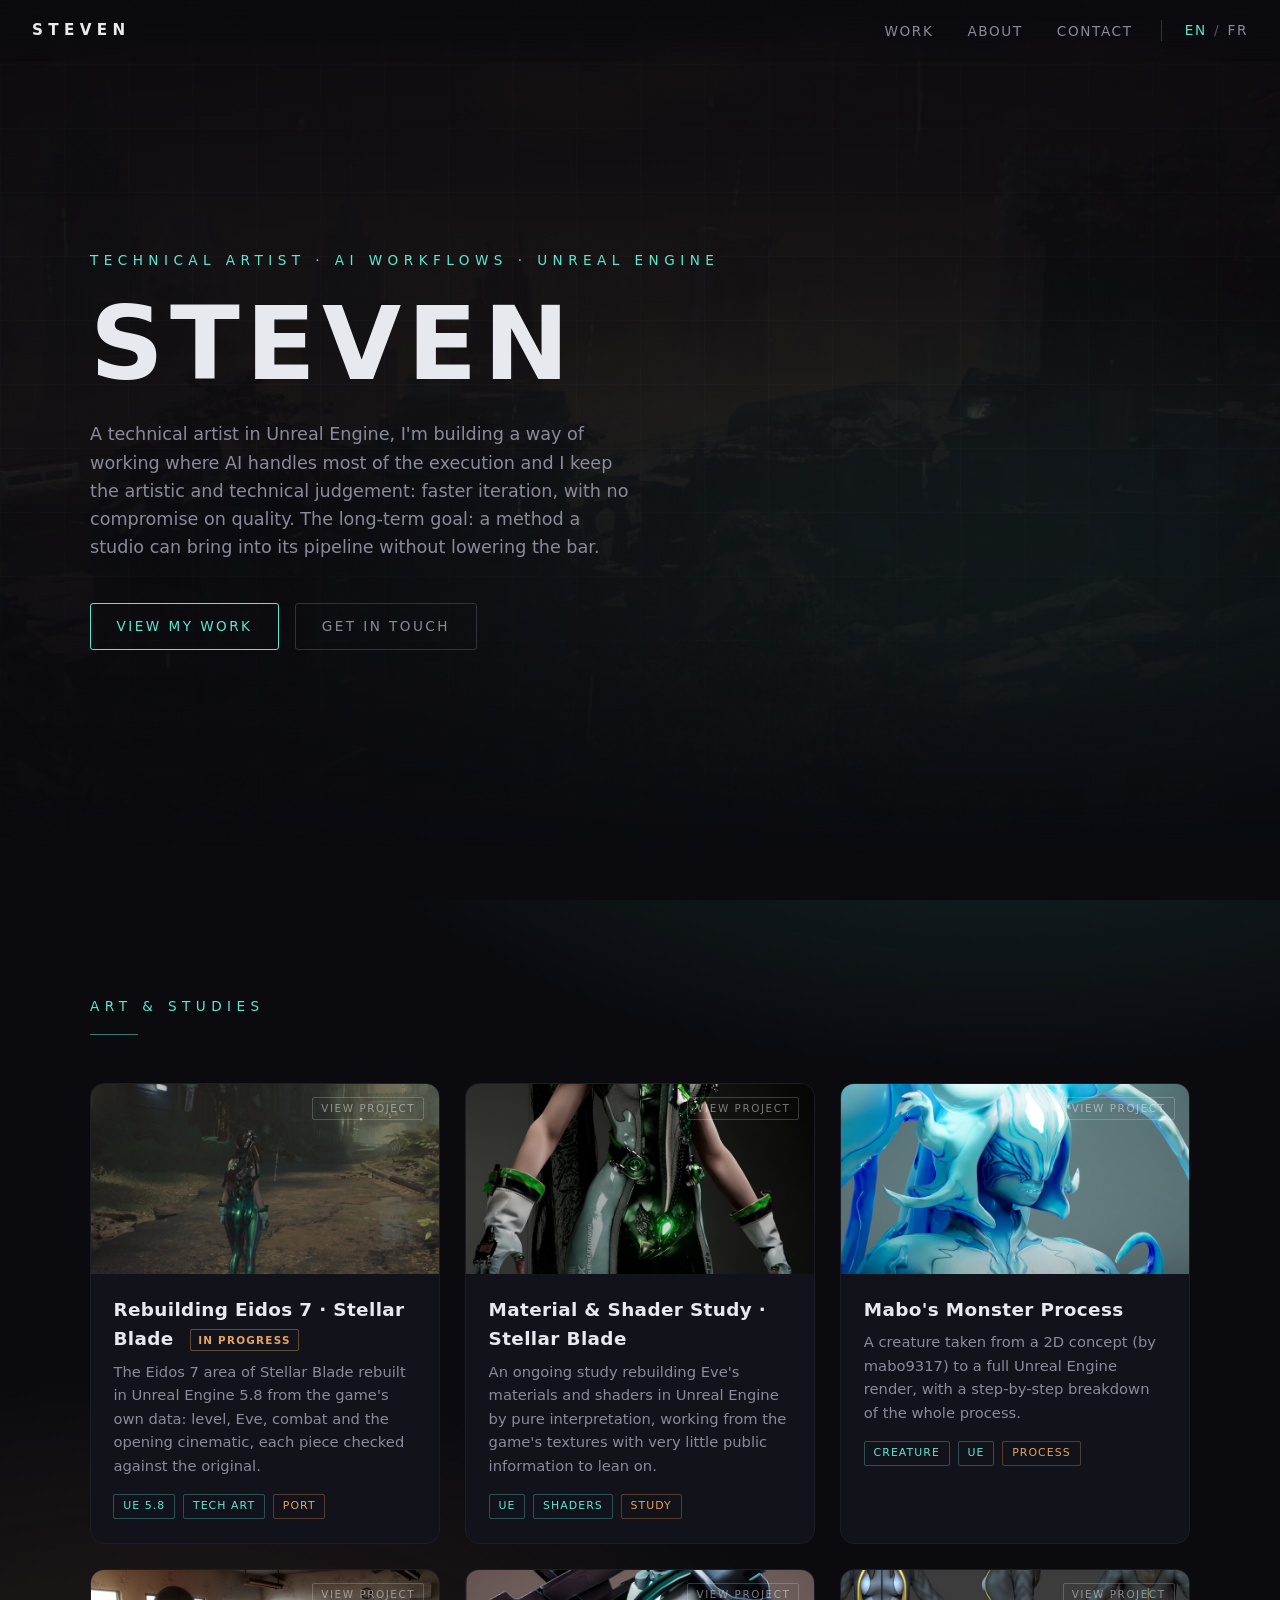
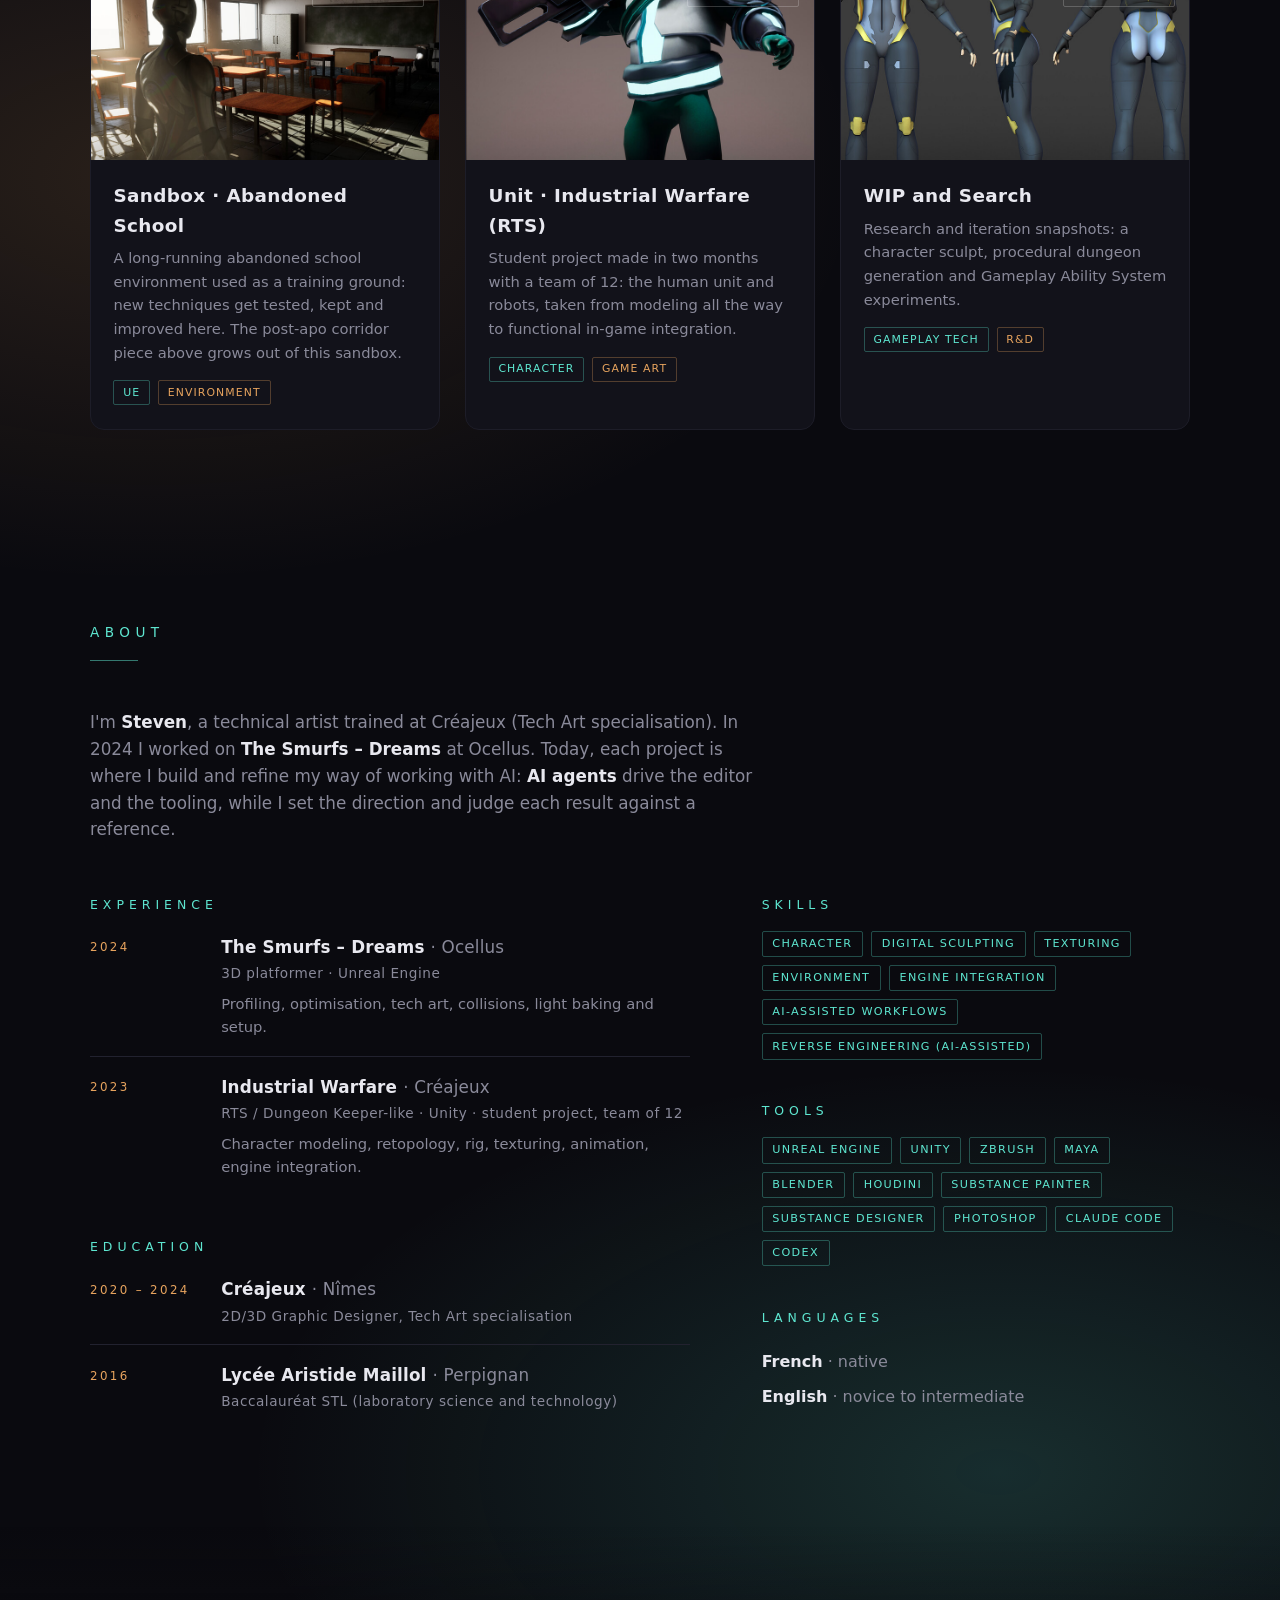
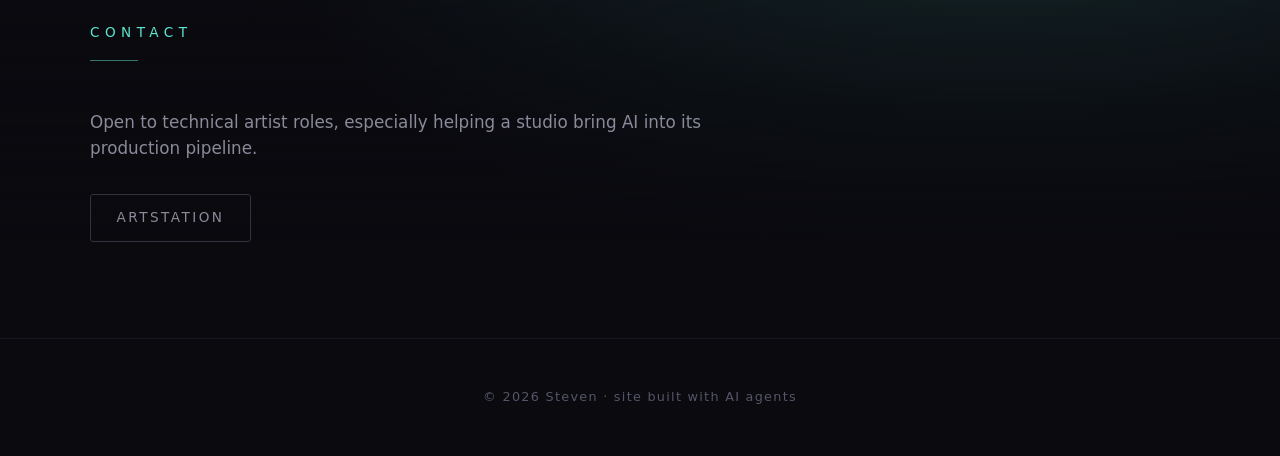
==== commit 39e20542: "pied de page : site realise avec des agents IA Co-Authored-By: Claude Opus 5.5 <noreply@anthropic.co" ====
--- a/index.html
+++ b/index.html
@@ -241,7 +241,7 @@
 </section>
 
 <footer>
-  © 2026 Steven · <span lang="en">built by hand, no template.</span><span lang="fr">codé à la main, sans template.</span>
+  © 2026 Steven · <span lang="en">site built with AI agents</span><span lang="fr">site réalisé avec des agents IA</span>
 </footer>
 
 <script>
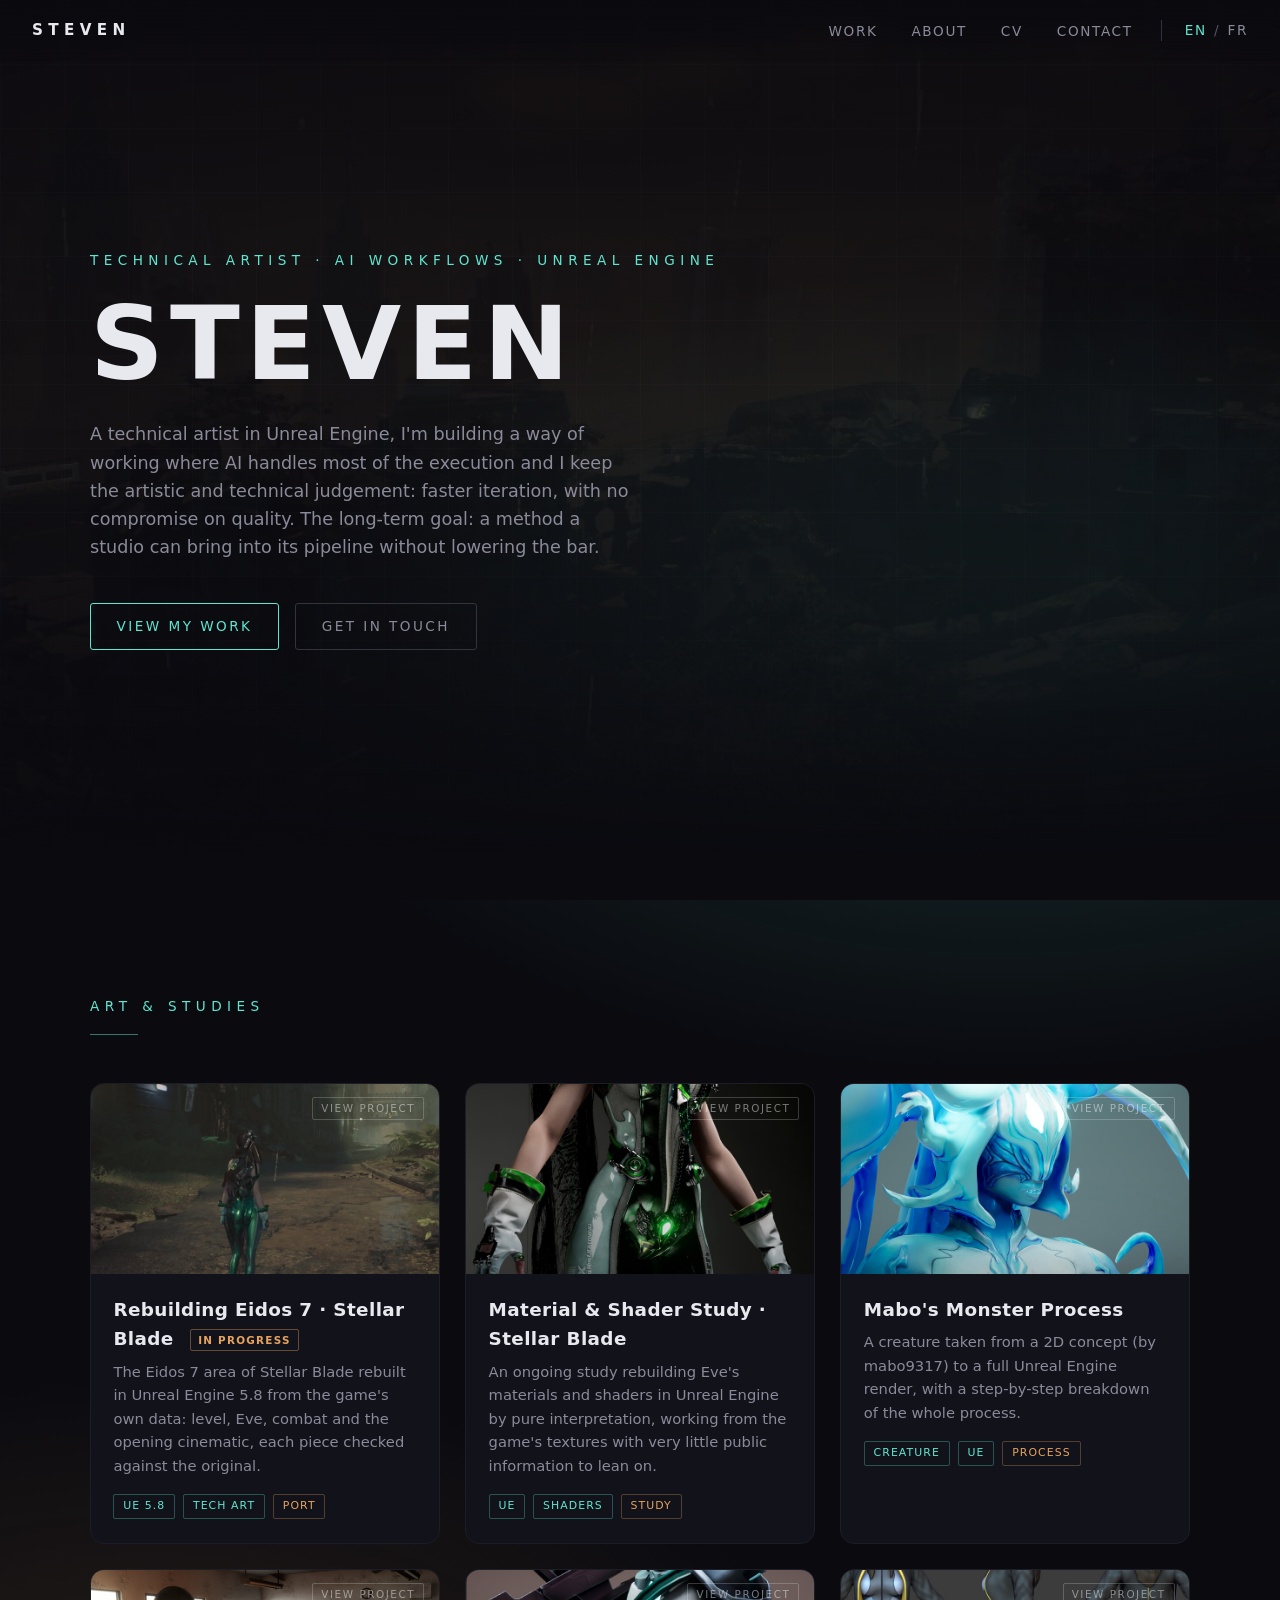
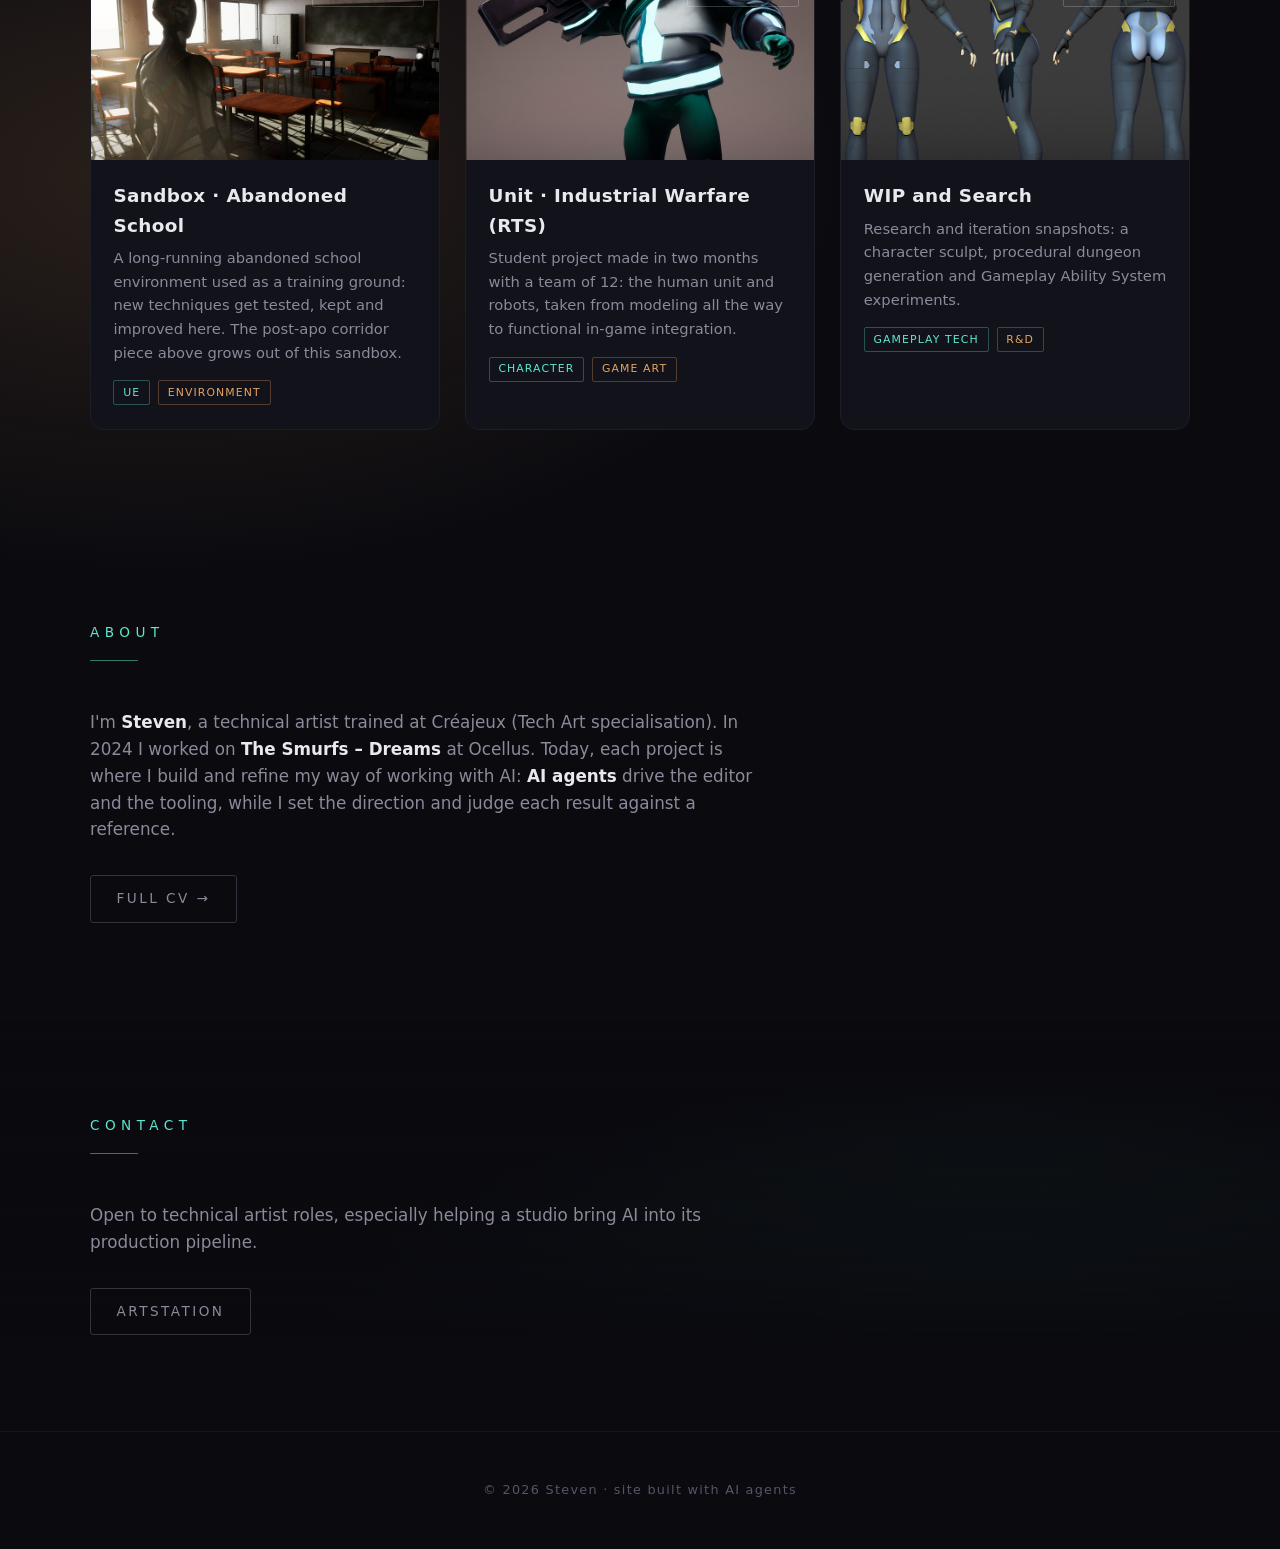
==== commit 53f47049: "page CV (onglet CV, A propos raccourci + bouton CV complet), nav 320 px" ====
--- a/index.html
+++ b/index.html
@@ -23,6 +23,7 @@
   <div class="links">
     <a href="#art"><span lang="en">Work</span><span lang="fr">Projets</span></a>
     <a href="#about"><span lang="en">About</span><span lang="fr">À propos</span></a>
+    <a href="cv.html">CV</a>
     <a href="#contact">Contact</a>
   </div>
 </nav>
@@ -139,8 +140,8 @@
 <section id="about">
   <div class="inner">
     <div class="section-title"><span lang="en">About</span><span lang="fr">À propos</span></div>
-    <!-- Parcours façon CV, d'après le CV PDF du 07/10/2026, adapté au site : prénom seul, sans téléphone /
-         email / ville / photo. Styles : theme.css §6 .cv -->
+    <!-- Résumé seulement : le CV complet vit sur cv.html (source unique, 29/10/2026). Le parcours façon CV
+         du 27/10 y a déménagé ; ne pas le recopier ici. Styles : theme.css §6 .about-more -->
     <p class="about-text">
       <span lang="en">I'm <strong>Steven</strong>, a technical artist trained at Créajeux (Tech Art
       specialisation). In 2024 I worked on <strong>The Smurfs – Dreams</strong> at Ocellus. Today, each
@@ -153,77 +154,8 @@
       direction et juge chaque résultat face à une référence.</span>
     </p>
 
-    <div class="cv">
-      <div class="cv-col">
-        <div class="cv-block">
-          <h3 class="cv-h"><span lang="en">Experience</span><span lang="fr">Expérience</span></h3>
-          <div class="cv-item">
-            <div class="cv-when">2024</div>
-            <div class="cv-what">
-              <h4><span lang="en">The Smurfs – Dreams</span><span lang="fr">Les Schtroumpfs&nbsp;: L'Épopée des rêves</span> <span class="cv-org">· Ocellus</span></h4>
-              <div class="cv-sub"><span lang="en">3D platformer · Unreal Engine</span><span lang="fr">Jeu de plateforme 3D · Unreal Engine</span></div>
-              <p><span lang="en">Profiling, optimisation, tech art, collisions, light baking and setup.</span><span lang="fr">Profiling, optimisation, tech art, collisions, bake et réglage des lumières.</span></p>
-            </div>
-          </div>
-          <div class="cv-item">
-            <div class="cv-when">2023</div>
-            <div class="cv-what">
-              <h4><a href="work/unit-industrial-warfare.html">Industrial Warfare</a> <span class="cv-org">· Créajeux</span></h4>
-              <div class="cv-sub"><span lang="en">RTS / Dungeon Keeper-like · Unity · student project, team of 12</span><span lang="fr">RTS façon Dungeon Keeper · Unity · projet étudiant, équipe de 12</span></div>
-              <p><span lang="en">Character modeling, retopology, rig, texturing, animation, engine integration.</span><span lang="fr">Modélisation de personnages, retopologie, rig, texture, animation, intégration moteur.</span></p>
-            </div>
-          </div>
-        </div>
-        <div class="cv-block">
-          <h3 class="cv-h"><span lang="en">Education</span><span lang="fr">Formation</span></h3>
-          <div class="cv-item">
-            <div class="cv-when">2020 – 2024</div>
-            <div class="cv-what">
-              <h4>Créajeux <span class="cv-org">· Nîmes</span></h4>
-              <div class="cv-sub"><span lang="en">2D/3D Graphic Designer, Tech Art specialisation</span><span lang="fr">Graphiste 2D/3D, spécialité Tech Art</span></div>
-            </div>
-          </div>
-          <div class="cv-item">
-            <div class="cv-when">2016</div>
-            <div class="cv-what">
-              <h4>Lycée Aristide Maillol <span class="cv-org">· Perpignan</span></h4>
-              <div class="cv-sub"><span lang="en">Baccalauréat STL (laboratory science and technology)</span><span lang="fr">Bac STL (sciences et technologies de laboratoire)</span></div>
-            </div>
-          </div>
-        </div>
-      </div>
-
-      <div class="cv-col">
-        <div class="cv-block">
-          <h3 class="cv-h"><span lang="en">Skills</span><span lang="fr">Compétences</span></h3>
-          <div class="chips">
-            <span class="chip"><span lang="en">Character</span><span lang="fr">Personnage</span></span>
-            <span class="chip"><span lang="en">Digital sculpting</span><span lang="fr">Sculpture numérique</span></span>
-            <span class="chip">Texturing</span>
-            <span class="chip"><span lang="en">Environment</span><span lang="fr">Environnement</span></span>
-            <span class="chip"><span lang="en">Engine integration</span><span lang="fr">Intégration moteur</span></span>
-            <span class="chip"><span lang="en">AI-assisted workflows</span><span lang="fr">Workflows assistés par IA</span></span>
-            <span class="chip"><span lang="en">Reverse engineering (AI-assisted)</span><span lang="fr">Rétro-ingénierie (assistée par IA)</span></span>
-          </div>
-        </div>
-        <div class="cv-block">
-          <h3 class="cv-h"><span lang="en">Tools</span><span lang="fr">Outils</span></h3>
-          <div class="chips">
-            <span class="chip">Unreal Engine</span><span class="chip">Unity</span>
-            <span class="chip">ZBrush</span><span class="chip">Maya</span><span class="chip">Blender</span>
-            <span class="chip">Houdini</span><span class="chip">Substance Painter</span>
-            <span class="chip">Substance Designer</span><span class="chip">Photoshop</span>
-            <span class="chip">Claude Code</span><span class="chip">Codex</span>
-          </div>
-        </div>
-        <div class="cv-block">
-          <h3 class="cv-h"><span lang="en">Languages</span><span lang="fr">Langues</span></h3>
-          <ul class="cv-lang">
-            <li><span lang="en"><strong>French</strong> · native</span><span lang="fr"><strong>Français</strong> · langue maternelle</span></li>
-            <li><span lang="en"><strong>English</strong> · novice to intermediate</span><span lang="fr"><strong>Anglais</strong> · novice à intermédiaire</span></li>
-          </ul>
-        </div>
-      </div>
+    <div class="about-more">
+      <a class="btn ghost" href="cv.html"><span lang="en">Full CV →</span><span lang="fr">CV complet →</span></a>
     </div>
   </div>
 </section>
--- a/theme/theme.css
+++ b/theme/theme.css
@@ -242,7 +242,7 @@
 .about-text { max-width: 42rem; color: var(--ink-dim); font-size: 1.05rem; }
 .about-text strong { color: var(--ink); font-weight: 600; }
 .contact-links { display: flex; gap: 1rem; flex-wrap: wrap; margin-top: 2rem; }
-/* parcours façon CV (section #about, 27/10/2026) : expérience + formation | compétences, outils, langues */
+/* parcours façon CV (créé le 27/10/2026 dans #about, déménagé le 29/10 sur cv.html) : expérience + formation | compétences, outils, langues… */
 .cv { display: grid; grid-template-columns: 7fr 5fr; gap: 3rem 4.5rem; margin-top: 3.2rem; }
 .cv-block + .cv-block { margin-top: 2.6rem; }
 .cv-h {
@@ -265,6 +265,12 @@
 .cv-lang { list-style: none; color: var(--ink-dim); }
 .cv-lang li { padding: .3rem 0; }
 .cv-lang strong { color: var(--ink); font-weight: 600; }
+/* page CV complète (cv.html, 29/10/2026) — source unique du CV ; l'accueil n'en garde qu'un résumé + .about-more.
+   Le PDF de candidature en est tiré par docs/candidature/render_cv.py (mise en page A4 : docs/candidature/cv-print.css) */
+.cv-head h1 { font-size: var(--fs-hero-p); text-transform: uppercase; letter-spacing: .05em; line-height: 1.05; }
+.cv-profile { margin-top: 1.4rem; }
+.cv-contact { margin-top: 4.5rem; padding-top: 2.4rem; border-top: 1px solid var(--line-panel); }
+.about-more { margin-top: 2rem; }
 /* fondu du damier vers le bas : disparaît sur Contact + footer */
 #contact { background: linear-gradient(to bottom, transparent 0%, var(--bg) 80%); }
 
@@ -607,4 +613,7 @@
 @media (max-width: 340px) {
   .lang-switch { margin-left: .7rem; padding-left: .7rem; gap: .3rem; }
   nav .logo { letter-spacing: .25em; }
-}
+  /* accueil en FR à 320 px : avec « CV » (29/10), « Projets · À propos · CV · Contact » passait sur 2 lignes
+     (nav de 115 px, hero recouvert de 3 px, mesuré) → liens resserrés */
+  nav.nav-home .links a { margin-left: .7rem; font-size: .78rem; letter-spacing: .06em; }
+}
